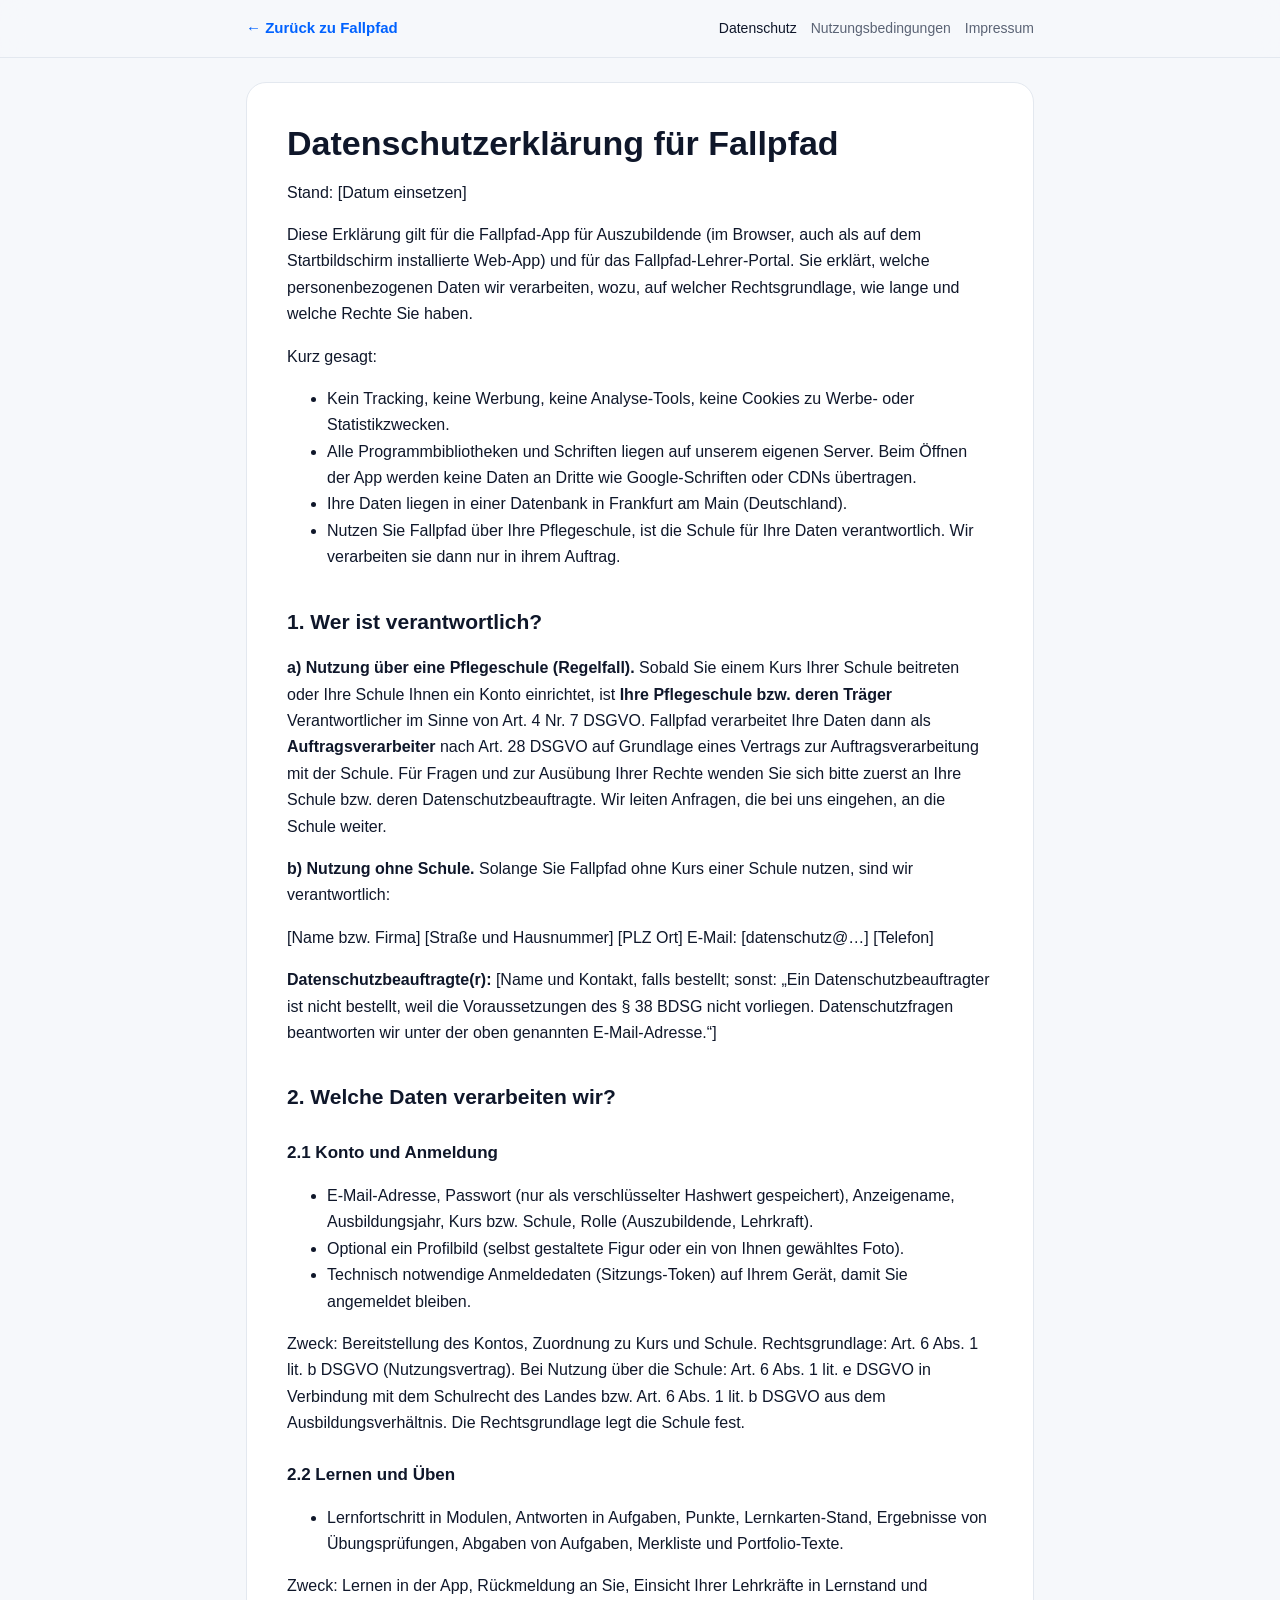
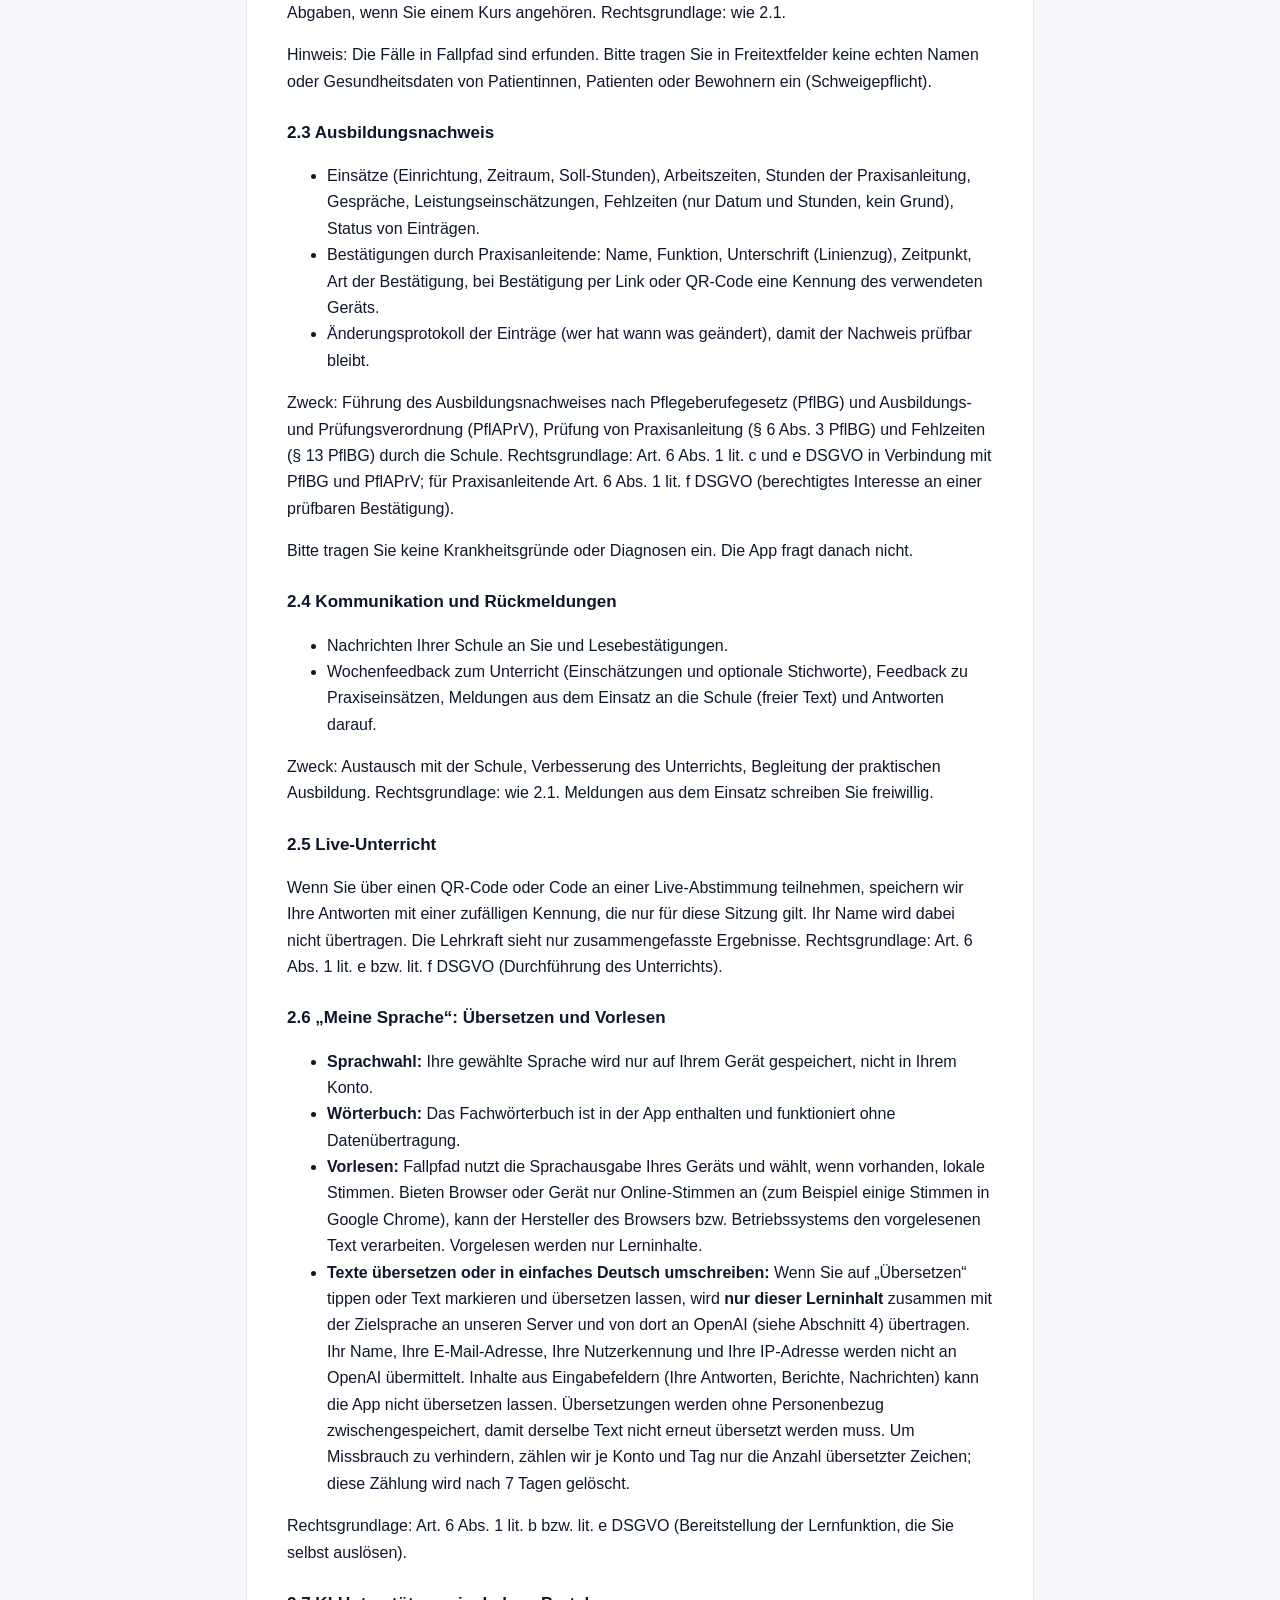
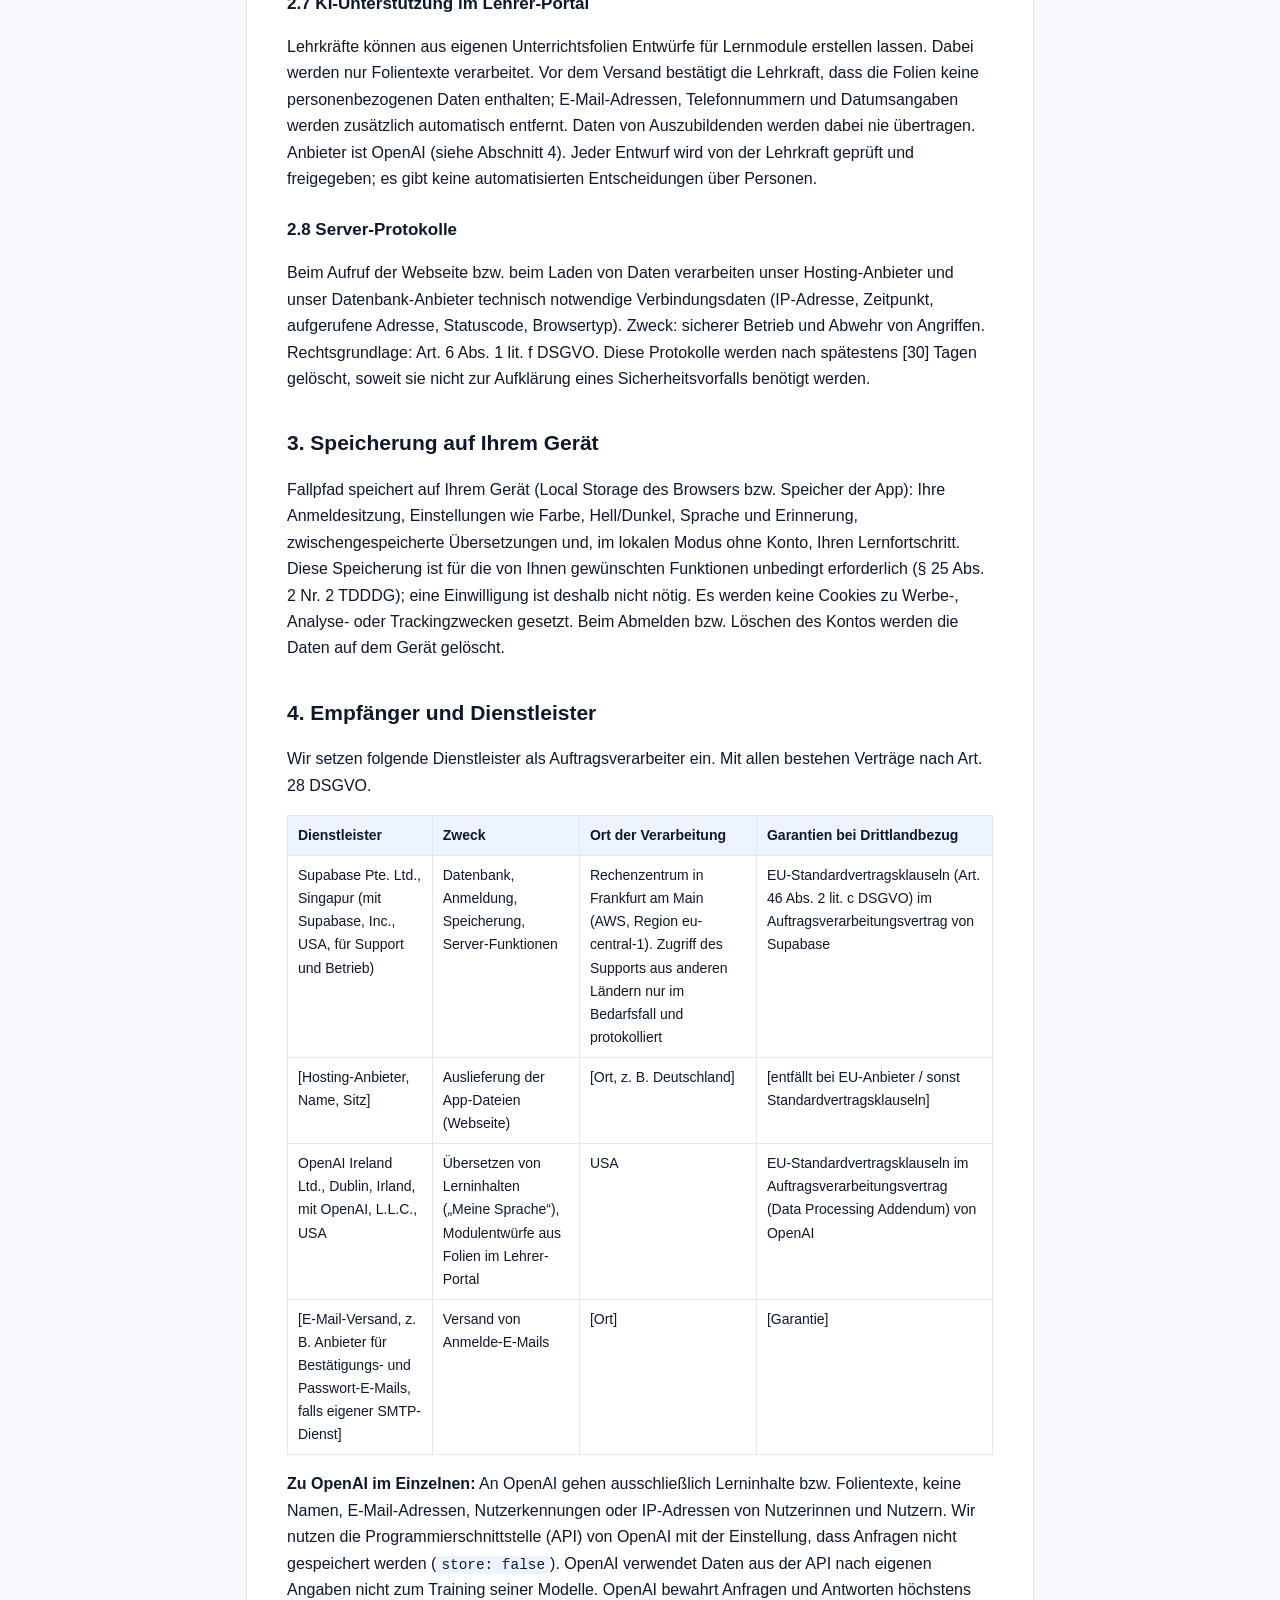
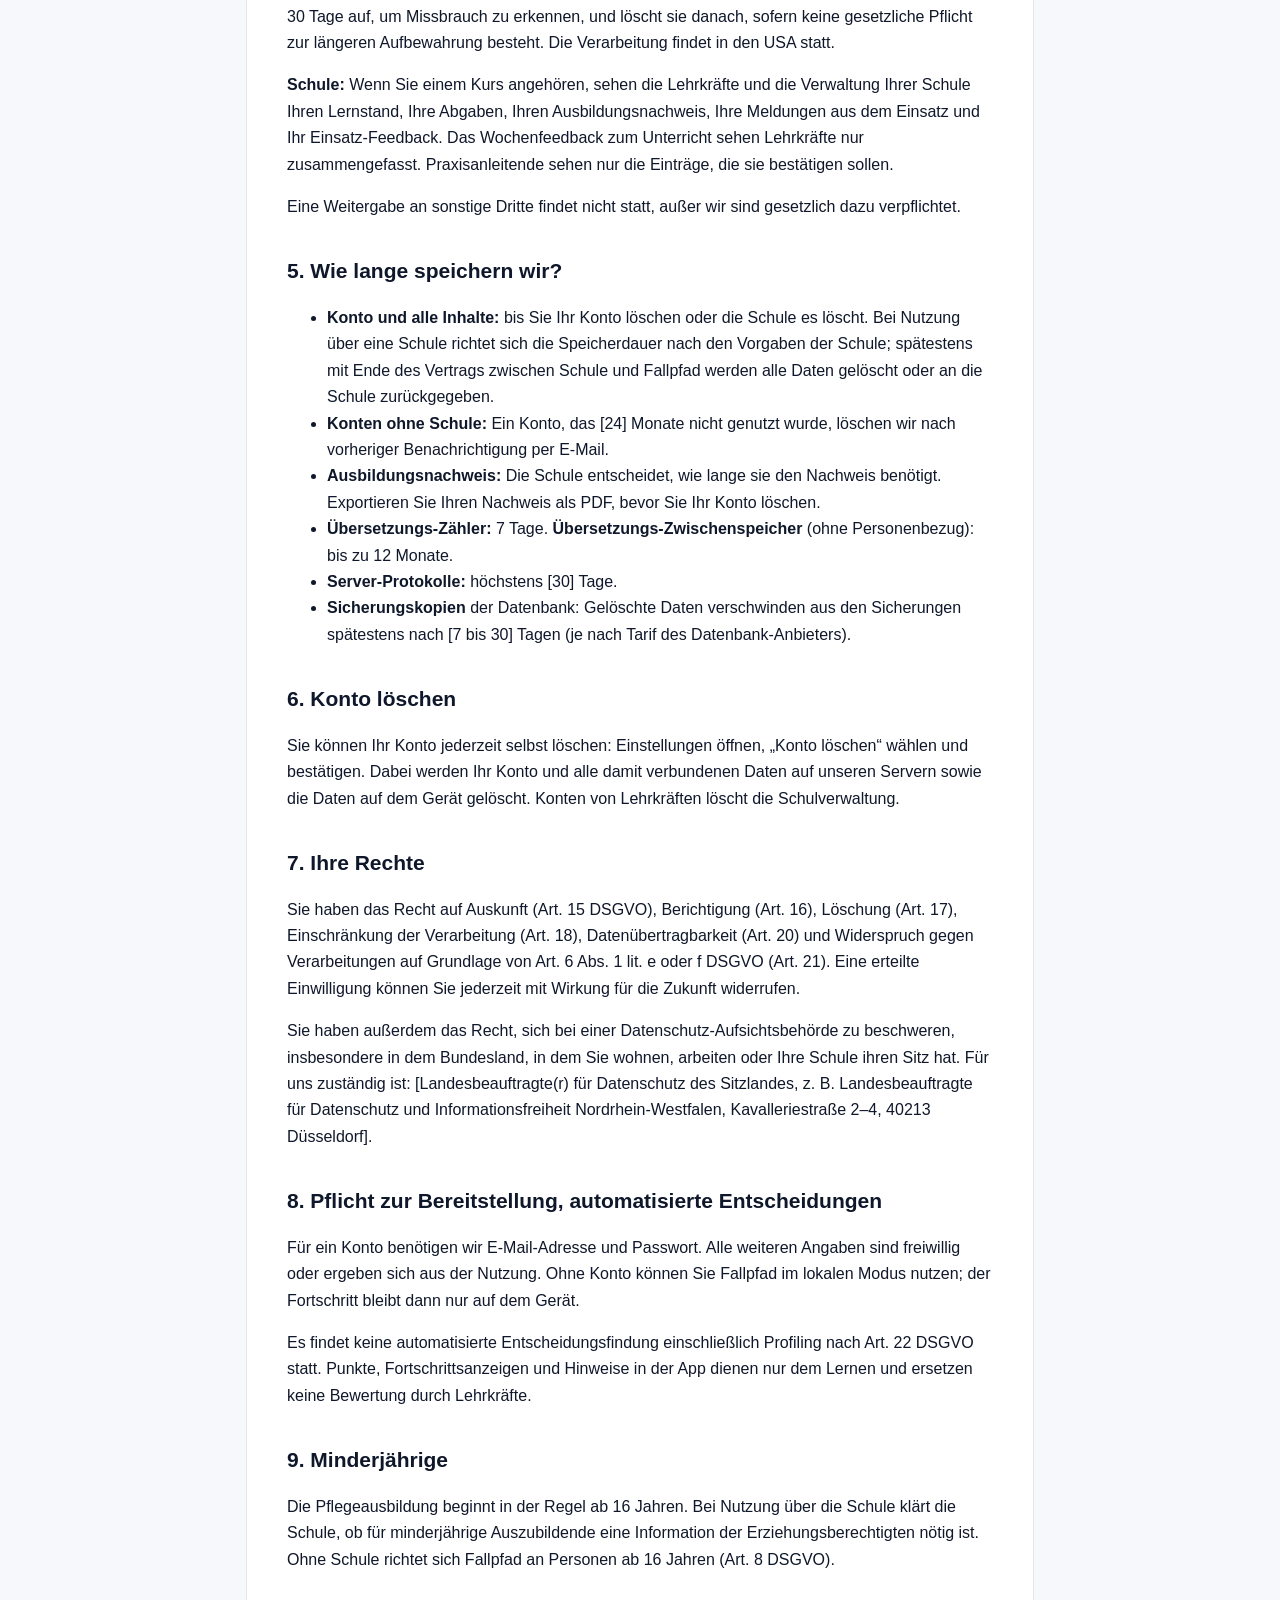
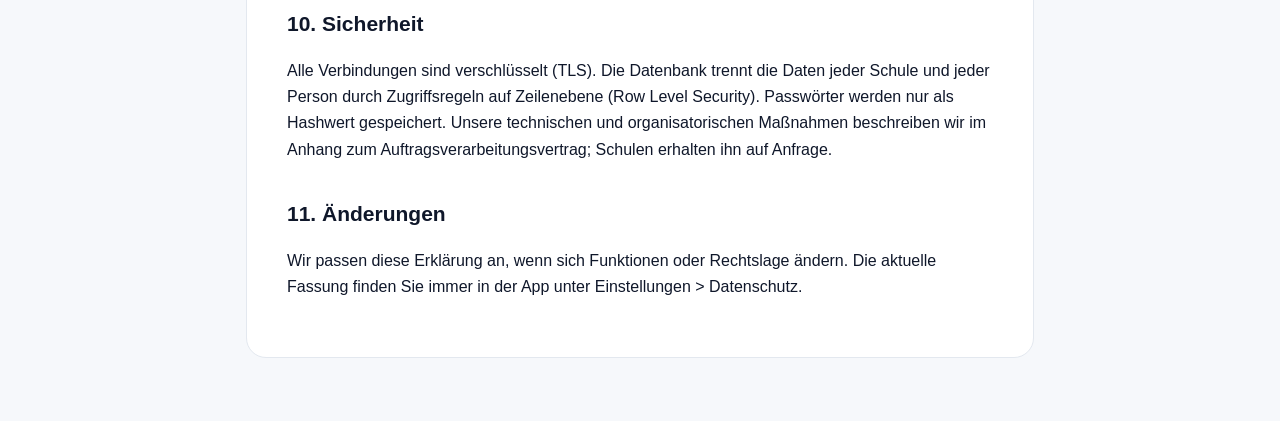
==== datenschutz.html @ e9f79550 "Add files via upload" ====
<!doctype html>
<html lang="de"><head><meta charset="utf-8"><meta name="viewport" content="width=device-width, initial-scale=1, viewport-fit=cover">
<title>Datenschutz · Fallpfad</title><link rel="icon" href="favicon.svg"><meta name="robots" content="index,follow">
<style>
:root{--bg:#f6f8fb;--card:#fff;--fg:#0f172a;--mu:#5b6475;--line:#e3e8ef;--ac:#0062FF}
@media (prefers-color-scheme:dark){:root{--bg:#0b1220;--card:#111a2b;--fg:#e8edf5;--mu:#9aa6b8;--line:#22304a;--ac:#5b9bff}}
*{box-sizing:border-box}html{-webkit-text-size-adjust:100%}
body{margin:0;background:var(--bg);color:var(--fg);font:16px/1.65 -apple-system,BlinkMacSystemFont,"Segoe UI",Roboto,Helvetica,Arial,sans-serif;padding:env(safe-area-inset-top,0) env(safe-area-inset-right,0) env(safe-area-inset-bottom,0) env(safe-area-inset-left,0)}
header{position:sticky;top:0;background:color-mix(in srgb,var(--bg) 88%,transparent);backdrop-filter:blur(12px);-webkit-backdrop-filter:blur(12px);border-bottom:1px solid var(--line);z-index:2;padding-top:env(safe-area-inset-top,0)}
header div{max-width:820px;margin:0 auto;padding:10px 16px;display:flex;align-items:center;gap:6px 12px;flex-wrap:wrap}
header a{color:var(--ac);text-decoration:none;font-weight:600;font-size:15px;display:inline-flex;align-items:center;gap:6px;padding:6px 0}
header nav{margin-left:auto;display:flex;gap:14px;flex-wrap:wrap}header nav a{color:var(--mu);font-weight:500;font-size:14px}header nav a[aria-current]{color:var(--fg)}
@media (max-width:600px){header nav{margin-left:0;width:100%;gap:16px;flex-wrap:nowrap;overflow-x:auto}header nav a{white-space:nowrap;padding:2px 0 6px}}
main{max-width:820px;margin:0 auto;padding:24px 16px 64px}
article{background:var(--card);border:1px solid var(--line);border-radius:20px;padding:clamp(20px,4vw,40px)}
h1{font-size:clamp(26px,5vw,34px);line-height:1.2;margin:0 0 12px}h2{font-size:21px;margin:34px 0 8px}h3{font-size:17px;margin:24px 0 6px}
p,li{overflow-wrap:anywhere}a{color:var(--ac)}
.tw{overflow-x:auto;margin:12px 0}table{border-collapse:collapse;width:100%;font-size:14px;min-width:560px}th,td{border:1px solid var(--line);padding:8px 10px;text-align:left;vertical-align:top}th{background:color-mix(in srgb,var(--ac) 7%,var(--card))}
code{font-size:.9em;background:color-mix(in srgb,var(--ac) 8%,transparent);padding:1px 5px;border-radius:5px}
</style></head><body>
<header><div><a href="index.html" onclick="if(history.length>1&&document.referrer){history.back();return false}">&#8592; Zurück zu Fallpfad</a>
<nav aria-label="Rechtliches"><a href="datenschutz.html" aria-current="page">Datenschutz</a> <a href="nutzungsbedingungen.html">Nutzungsbedingungen</a> <a href="impressum.html">Impressum</a></nav></div></header>
<main><article>
<h1>Datenschutzerklärung für Fallpfad</h1>
<p>Stand: [Datum einsetzen]</p>
<p>Diese Erklärung gilt für die Fallpfad-App für Auszubildende (im Browser, auch als auf dem Startbildschirm installierte Web-App) und für das Fallpfad-Lehrer-Portal. Sie erklärt, welche personenbezogenen Daten wir verarbeiten, wozu, auf welcher Rechtsgrundlage, wie lange und welche Rechte Sie haben.</p>
<p>Kurz gesagt:</p>
<ul>
<li>Kein Tracking, keine Werbung, keine Analyse-Tools, keine Cookies zu Werbe- oder Statistikzwecken.</li>
<li>Alle Programmbibliotheken und Schriften liegen auf unserem eigenen Server. Beim Öffnen der App werden keine Daten an Dritte wie Google-Schriften oder CDNs übertragen.</li>
<li>Ihre Daten liegen in einer Datenbank in Frankfurt am Main (Deutschland).</li>
<li>Nutzen Sie Fallpfad über Ihre Pflegeschule, ist die Schule für Ihre Daten verantwortlich. Wir verarbeiten sie dann nur in ihrem Auftrag.</li>
</ul>
<h2>1. Wer ist verantwortlich?</h2>
<p><strong>a) Nutzung über eine Pflegeschule (Regelfall).</strong> Sobald Sie einem Kurs Ihrer Schule beitreten oder Ihre Schule Ihnen ein Konto einrichtet, ist <strong>Ihre Pflegeschule bzw. deren Träger</strong> Verantwortlicher im Sinne von Art. 4 Nr. 7 DSGVO. Fallpfad verarbeitet Ihre Daten dann als <strong>Auftragsverarbeiter</strong> nach Art. 28 DSGVO auf Grundlage eines Vertrags zur Auftragsverarbeitung mit der Schule. Für Fragen und zur Ausübung Ihrer Rechte wenden Sie sich bitte zuerst an Ihre Schule bzw. deren Datenschutzbeauftragte. Wir leiten Anfragen, die bei uns eingehen, an die Schule weiter.</p>
<p><strong>b) Nutzung ohne Schule.</strong> Solange Sie Fallpfad ohne Kurs einer Schule nutzen, sind wir verantwortlich:</p>
<p>[Name bzw. Firma]
[Straße und Hausnummer]
[PLZ Ort]
E-Mail: [datenschutz@…]
[Telefon]</p>
<p><strong>Datenschutzbeauftragte(r):</strong> [Name und Kontakt, falls bestellt; sonst: „Ein Datenschutzbeauftragter ist nicht bestellt, weil die Voraussetzungen des § 38 BDSG nicht vorliegen. Datenschutzfragen beantworten wir unter der oben genannten E-Mail-Adresse.“]</p>
<h2>2. Welche Daten verarbeiten wir?</h2>
<h3>2.1 Konto und Anmeldung</h3>
<ul>
<li>E-Mail-Adresse, Passwort (nur als verschlüsselter Hashwert gespeichert), Anzeigename, Ausbildungsjahr, Kurs bzw. Schule, Rolle (Auszubildende, Lehrkraft).</li>
<li>Optional ein Profilbild (selbst gestaltete Figur oder ein von Ihnen gewähltes Foto).</li>
<li>Technisch notwendige Anmeldedaten (Sitzungs-Token) auf Ihrem Gerät, damit Sie angemeldet bleiben.</li>
</ul>
<p>Zweck: Bereitstellung des Kontos, Zuordnung zu Kurs und Schule.
Rechtsgrundlage: Art. 6 Abs. 1 lit. b DSGVO (Nutzungsvertrag). Bei Nutzung über die Schule: Art. 6 Abs. 1 lit. e DSGVO in Verbindung mit dem Schulrecht des Landes bzw. Art. 6 Abs. 1 lit. b DSGVO aus dem Ausbildungsverhältnis. Die Rechtsgrundlage legt die Schule fest.</p>
<h3>2.2 Lernen und Üben</h3>
<ul>
<li>Lernfortschritt in Modulen, Antworten in Aufgaben, Punkte, Lernkarten-Stand, Ergebnisse von Übungsprüfungen, Abgaben von Aufgaben, Merkliste und Portfolio-Texte.</li>
</ul>
<p>Zweck: Lernen in der App, Rückmeldung an Sie, Einsicht Ihrer Lehrkräfte in Lernstand und Abgaben, wenn Sie einem Kurs angehören.
Rechtsgrundlage: wie 2.1.</p>
<p>Hinweis: Die Fälle in Fallpfad sind erfunden. Bitte tragen Sie in Freitextfelder keine echten Namen oder Gesundheitsdaten von Patientinnen, Patienten oder Bewohnern ein (Schweigepflicht).</p>
<h3>2.3 Ausbildungsnachweis</h3>
<ul>
<li>Einsätze (Einrichtung, Zeitraum, Soll-Stunden), Arbeitszeiten, Stunden der Praxisanleitung, Gespräche, Leistungseinschätzungen, Fehlzeiten (nur Datum und Stunden, kein Grund), Status von Einträgen.</li>
<li>Bestätigungen durch Praxisanleitende: Name, Funktion, Unterschrift (Linienzug), Zeitpunkt, Art der Bestätigung, bei Bestätigung per Link oder QR-Code eine Kennung des verwendeten Geräts.</li>
<li>Änderungsprotokoll der Einträge (wer hat wann was geändert), damit der Nachweis prüfbar bleibt.</li>
</ul>
<p>Zweck: Führung des Ausbildungsnachweises nach Pflegeberufegesetz (PflBG) und Ausbildungs- und Prüfungsverordnung (PflAPrV), Prüfung von Praxisanleitung (§ 6 Abs. 3 PflBG) und Fehlzeiten (§ 13 PflBG) durch die Schule.
Rechtsgrundlage: Art. 6 Abs. 1 lit. c und e DSGVO in Verbindung mit PflBG und PflAPrV; für Praxisanleitende Art. 6 Abs. 1 lit. f DSGVO (berechtigtes Interesse an einer prüfbaren Bestätigung).</p>
<p>Bitte tragen Sie keine Krankheitsgründe oder Diagnosen ein. Die App fragt danach nicht.</p>
<h3>2.4 Kommunikation und Rückmeldungen</h3>
<ul>
<li>Nachrichten Ihrer Schule an Sie und Lesebestätigungen.</li>
<li>Wochenfeedback zum Unterricht (Einschätzungen und optionale Stichworte), Feedback zu Praxiseinsätzen, Meldungen aus dem Einsatz an die Schule (freier Text) und Antworten darauf.</li>
</ul>
<p>Zweck: Austausch mit der Schule, Verbesserung des Unterrichts, Begleitung der praktischen Ausbildung.
Rechtsgrundlage: wie 2.1. Meldungen aus dem Einsatz schreiben Sie freiwillig.</p>
<h3>2.5 Live-Unterricht</h3>
<p>Wenn Sie über einen QR-Code oder Code an einer Live-Abstimmung teilnehmen, speichern wir Ihre Antworten mit einer zufälligen Kennung, die nur für diese Sitzung gilt. Ihr Name wird dabei nicht übertragen. Die Lehrkraft sieht nur zusammengefasste Ergebnisse.
Rechtsgrundlage: Art. 6 Abs. 1 lit. e bzw. lit. f DSGVO (Durchführung des Unterrichts).</p>
<h3>2.6 „Meine Sprache“: Übersetzen und Vorlesen</h3>
<ul>
<li><strong>Sprachwahl:</strong> Ihre gewählte Sprache wird nur auf Ihrem Gerät gespeichert, nicht in Ihrem Konto.</li>
<li><strong>Wörterbuch:</strong> Das Fachwörterbuch ist in der App enthalten und funktioniert ohne Datenübertragung.</li>
<li><strong>Vorlesen:</strong> Fallpfad nutzt die Sprachausgabe Ihres Geräts und wählt, wenn vorhanden, lokale Stimmen. Bieten Browser oder Gerät nur Online-Stimmen an (zum Beispiel einige Stimmen in Google Chrome), kann der Hersteller des Browsers bzw. Betriebssystems den vorgelesenen Text verarbeiten. Vorgelesen werden nur Lerninhalte.</li>
<li><strong>Texte übersetzen oder in einfaches Deutsch umschreiben:</strong> Wenn Sie auf „Übersetzen“ tippen oder Text markieren und übersetzen lassen, wird <strong>nur dieser Lerninhalt</strong> zusammen mit der Zielsprache an unseren Server und von dort an OpenAI (siehe Abschnitt 4) übertragen. Ihr Name, Ihre E-Mail-Adresse, Ihre Nutzerkennung und Ihre IP-Adresse werden nicht an OpenAI übermittelt. Inhalte aus Eingabefeldern (Ihre Antworten, Berichte, Nachrichten) kann die App nicht übersetzen lassen. Übersetzungen werden ohne Personenbezug zwischengespeichert, damit derselbe Text nicht erneut übersetzt werden muss. Um Missbrauch zu verhindern, zählen wir je Konto und Tag nur die Anzahl übersetzter Zeichen; diese Zählung wird nach 7 Tagen gelöscht.</li>
</ul>
<p>Rechtsgrundlage: Art. 6 Abs. 1 lit. b bzw. lit. e DSGVO (Bereitstellung der Lernfunktion, die Sie selbst auslösen).</p>
<h3>2.7 KI-Unterstützung im Lehrer-Portal</h3>
<p>Lehrkräfte können aus eigenen Unterrichtsfolien Entwürfe für Lernmodule erstellen lassen. Dabei werden nur Folientexte verarbeitet. Vor dem Versand bestätigt die Lehrkraft, dass die Folien keine personenbezogenen Daten enthalten; E-Mail-Adressen, Telefonnummern und Datumsangaben werden zusätzlich automatisch entfernt. Daten von Auszubildenden werden dabei nie übertragen. Anbieter ist OpenAI (siehe Abschnitt 4). Jeder Entwurf wird von der Lehrkraft geprüft und freigegeben; es gibt keine automatisierten Entscheidungen über Personen.</p>
<h3>2.8 Server-Protokolle</h3>
<p>Beim Aufruf der Webseite bzw. beim Laden von Daten verarbeiten unser Hosting-Anbieter und unser Datenbank-Anbieter technisch notwendige Verbindungsdaten (IP-Adresse, Zeitpunkt, aufgerufene Adresse, Statuscode, Browsertyp). Zweck: sicherer Betrieb und Abwehr von Angriffen. Rechtsgrundlage: Art. 6 Abs. 1 lit. f DSGVO. Diese Protokolle werden nach spätestens [30] Tagen gelöscht, soweit sie nicht zur Aufklärung eines Sicherheitsvorfalls benötigt werden.</p>
<h2>3. Speicherung auf Ihrem Gerät</h2>
<p>Fallpfad speichert auf Ihrem Gerät (Local Storage des Browsers bzw. Speicher der App): Ihre Anmeldesitzung, Einstellungen wie Farbe, Hell/Dunkel, Sprache und Erinnerung, zwischengespeicherte Übersetzungen und, im lokalen Modus ohne Konto, Ihren Lernfortschritt. Diese Speicherung ist für die von Ihnen gewünschten Funktionen unbedingt erforderlich (§ 25 Abs. 2 Nr. 2 TDDDG); eine Einwilligung ist deshalb nicht nötig. Es werden keine Cookies zu Werbe-, Analyse- oder Trackingzwecken gesetzt. Beim Abmelden bzw. Löschen des Kontos werden die Daten auf dem Gerät gelöscht.</p>
<h2>4. Empfänger und Dienstleister</h2>
<p>Wir setzen folgende Dienstleister als Auftragsverarbeiter ein. Mit allen bestehen Verträge nach Art. 28 DSGVO.</p>
<div class="tw"><table>
<thead>
<tr>
<th>Dienstleister</th>
<th>Zweck</th>
<th>Ort der Verarbeitung</th>
<th>Garantien bei Drittlandbezug</th>
</tr>
</thead>
<tbody>
<tr>
<td>Supabase Pte. Ltd., Singapur (mit Supabase, Inc., USA, für Support und Betrieb)</td>
<td>Datenbank, Anmeldung, Speicherung, Server-Funktionen</td>
<td>Rechenzentrum in Frankfurt am Main (AWS, Region eu-central-1). Zugriff des Supports aus anderen Ländern nur im Bedarfsfall und protokolliert</td>
<td>EU-Standardvertragsklauseln (Art. 46 Abs. 2 lit. c DSGVO) im Auftragsverarbeitungsvertrag von Supabase</td>
</tr>
<tr>
<td>[Hosting-Anbieter, Name, Sitz]</td>
<td>Auslieferung der App-Dateien (Webseite)</td>
<td>[Ort, z. B. Deutschland]</td>
<td>[entfällt bei EU-Anbieter / sonst Standardvertragsklauseln]</td>
</tr>
<tr>
<td>OpenAI Ireland Ltd., Dublin, Irland, mit OpenAI, L.L.C., USA</td>
<td>Übersetzen von Lerninhalten („Meine Sprache“), Modulentwürfe aus Folien im Lehrer-Portal</td>
<td>USA</td>
<td>EU-Standardvertragsklauseln im Auftragsverarbeitungsvertrag (Data Processing Addendum) von OpenAI</td>
</tr>
<tr>
<td>[E-Mail-Versand, z. B. Anbieter für Bestätigungs- und Passwort-E-Mails, falls eigener SMTP-Dienst]</td>
<td>Versand von Anmelde-E-Mails</td>
<td>[Ort]</td>
<td>[Garantie]</td>
</tr>
</tbody>
</table></div>
<p><strong>Zu OpenAI im Einzelnen:</strong> An OpenAI gehen ausschließlich Lerninhalte bzw. Folientexte, keine Namen, E-Mail-Adressen, Nutzerkennungen oder IP-Adressen von Nutzerinnen und Nutzern. Wir nutzen die Programmierschnittstelle (API) von OpenAI mit der Einstellung, dass Anfragen nicht gespeichert werden (<code>store: false</code>). OpenAI verwendet Daten aus der API nach eigenen Angaben nicht zum Training seiner Modelle. OpenAI bewahrt Anfragen und Antworten höchstens 30 Tage auf, um Missbrauch zu erkennen, und löscht sie danach, sofern keine gesetzliche Pflicht zur längeren Aufbewahrung besteht. Die Verarbeitung findet in den USA statt.</p>
<p><strong>Schule:</strong> Wenn Sie einem Kurs angehören, sehen die Lehrkräfte und die Verwaltung Ihrer Schule Ihren Lernstand, Ihre Abgaben, Ihren Ausbildungsnachweis, Ihre Meldungen aus dem Einsatz und Ihr Einsatz-Feedback. Das Wochenfeedback zum Unterricht sehen Lehrkräfte nur zusammengefasst. Praxisanleitende sehen nur die Einträge, die sie bestätigen sollen.</p>
<p>Eine Weitergabe an sonstige Dritte findet nicht statt, außer wir sind gesetzlich dazu verpflichtet.</p>
<h2>5. Wie lange speichern wir?</h2>
<ul>
<li><strong>Konto und alle Inhalte:</strong> bis Sie Ihr Konto löschen oder die Schule es löscht. Bei Nutzung über eine Schule richtet sich die Speicherdauer nach den Vorgaben der Schule; spätestens mit Ende des Vertrags zwischen Schule und Fallpfad werden alle Daten gelöscht oder an die Schule zurückgegeben.</li>
<li><strong>Konten ohne Schule:</strong> Ein Konto, das [24] Monate nicht genutzt wurde, löschen wir nach vorheriger Benachrichtigung per E-Mail.</li>
<li><strong>Ausbildungsnachweis:</strong> Die Schule entscheidet, wie lange sie den Nachweis benötigt. Exportieren Sie Ihren Nachweis als PDF, bevor Sie Ihr Konto löschen.</li>
<li><strong>Übersetzungs-Zähler:</strong> 7 Tage. <strong>Übersetzungs-Zwischenspeicher</strong> (ohne Personenbezug): bis zu 12 Monate.</li>
<li><strong>Server-Protokolle:</strong> höchstens [30] Tage.</li>
<li><strong>Sicherungskopien</strong> der Datenbank: Gelöschte Daten verschwinden aus den Sicherungen spätestens nach [7 bis 30] Tagen (je nach Tarif des Datenbank-Anbieters).</li>
</ul>
<h2>6. Konto löschen</h2>
<p>Sie können Ihr Konto jederzeit selbst löschen: Einstellungen öffnen, „Konto löschen“ wählen und bestätigen. Dabei werden Ihr Konto und alle damit verbundenen Daten auf unseren Servern sowie die Daten auf dem Gerät gelöscht. Konten von Lehrkräften löscht die Schulverwaltung.</p>
<h2>7. Ihre Rechte</h2>
<p>Sie haben das Recht auf Auskunft (Art. 15 DSGVO), Berichtigung (Art. 16), Löschung (Art. 17), Einschränkung der Verarbeitung (Art. 18), Datenübertragbarkeit (Art. 20) und Widerspruch gegen Verarbeitungen auf Grundlage von Art. 6 Abs. 1 lit. e oder f DSGVO (Art. 21). Eine erteilte Einwilligung können Sie jederzeit mit Wirkung für die Zukunft widerrufen.</p>
<p>Sie haben außerdem das Recht, sich bei einer Datenschutz-Aufsichtsbehörde zu beschweren, insbesondere in dem Bundesland, in dem Sie wohnen, arbeiten oder Ihre Schule ihren Sitz hat. Für uns zuständig ist: [Landesbeauftragte(r) für Datenschutz des Sitzlandes, z. B. Landesbeauftragte für Datenschutz und Informationsfreiheit Nordrhein-Westfalen, Kavalleriestraße 2–4, 40213 Düsseldorf].</p>
<h2>8. Pflicht zur Bereitstellung, automatisierte Entscheidungen</h2>
<p>Für ein Konto benötigen wir E-Mail-Adresse und Passwort. Alle weiteren Angaben sind freiwillig oder ergeben sich aus der Nutzung. Ohne Konto können Sie Fallpfad im lokalen Modus nutzen; der Fortschritt bleibt dann nur auf dem Gerät.</p>
<p>Es findet keine automatisierte Entscheidungsfindung einschließlich Profiling nach Art. 22 DSGVO statt. Punkte, Fortschrittsanzeigen und Hinweise in der App dienen nur dem Lernen und ersetzen keine Bewertung durch Lehrkräfte.</p>
<h2>9. Minderjährige</h2>
<p>Die Pflegeausbildung beginnt in der Regel ab 16 Jahren. Bei Nutzung über die Schule klärt die Schule, ob für minderjährige Auszubildende eine Information der Erziehungsberechtigten nötig ist. Ohne Schule richtet sich Fallpfad an Personen ab 16 Jahren (Art. 8 DSGVO).</p>
<h2>10. Sicherheit</h2>
<p>Alle Verbindungen sind verschlüsselt (TLS). Die Datenbank trennt die Daten jeder Schule und jeder Person durch Zugriffsregeln auf Zeilenebene (Row Level Security). Passwörter werden nur als Hashwert gespeichert. Unsere technischen und organisatorischen Maßnahmen beschreiben wir im Anhang zum Auftragsverarbeitungsvertrag; Schulen erhalten ihn auf Anfrage.</p>
<h2>11. Änderungen</h2>
<p>Wir passen diese Erklärung an, wenn sich Funktionen oder Rechtslage ändern. Die aktuelle Fassung finden Sie immer in der App unter Einstellungen &gt; Datenschutz.</p>
</article></main></body></html>
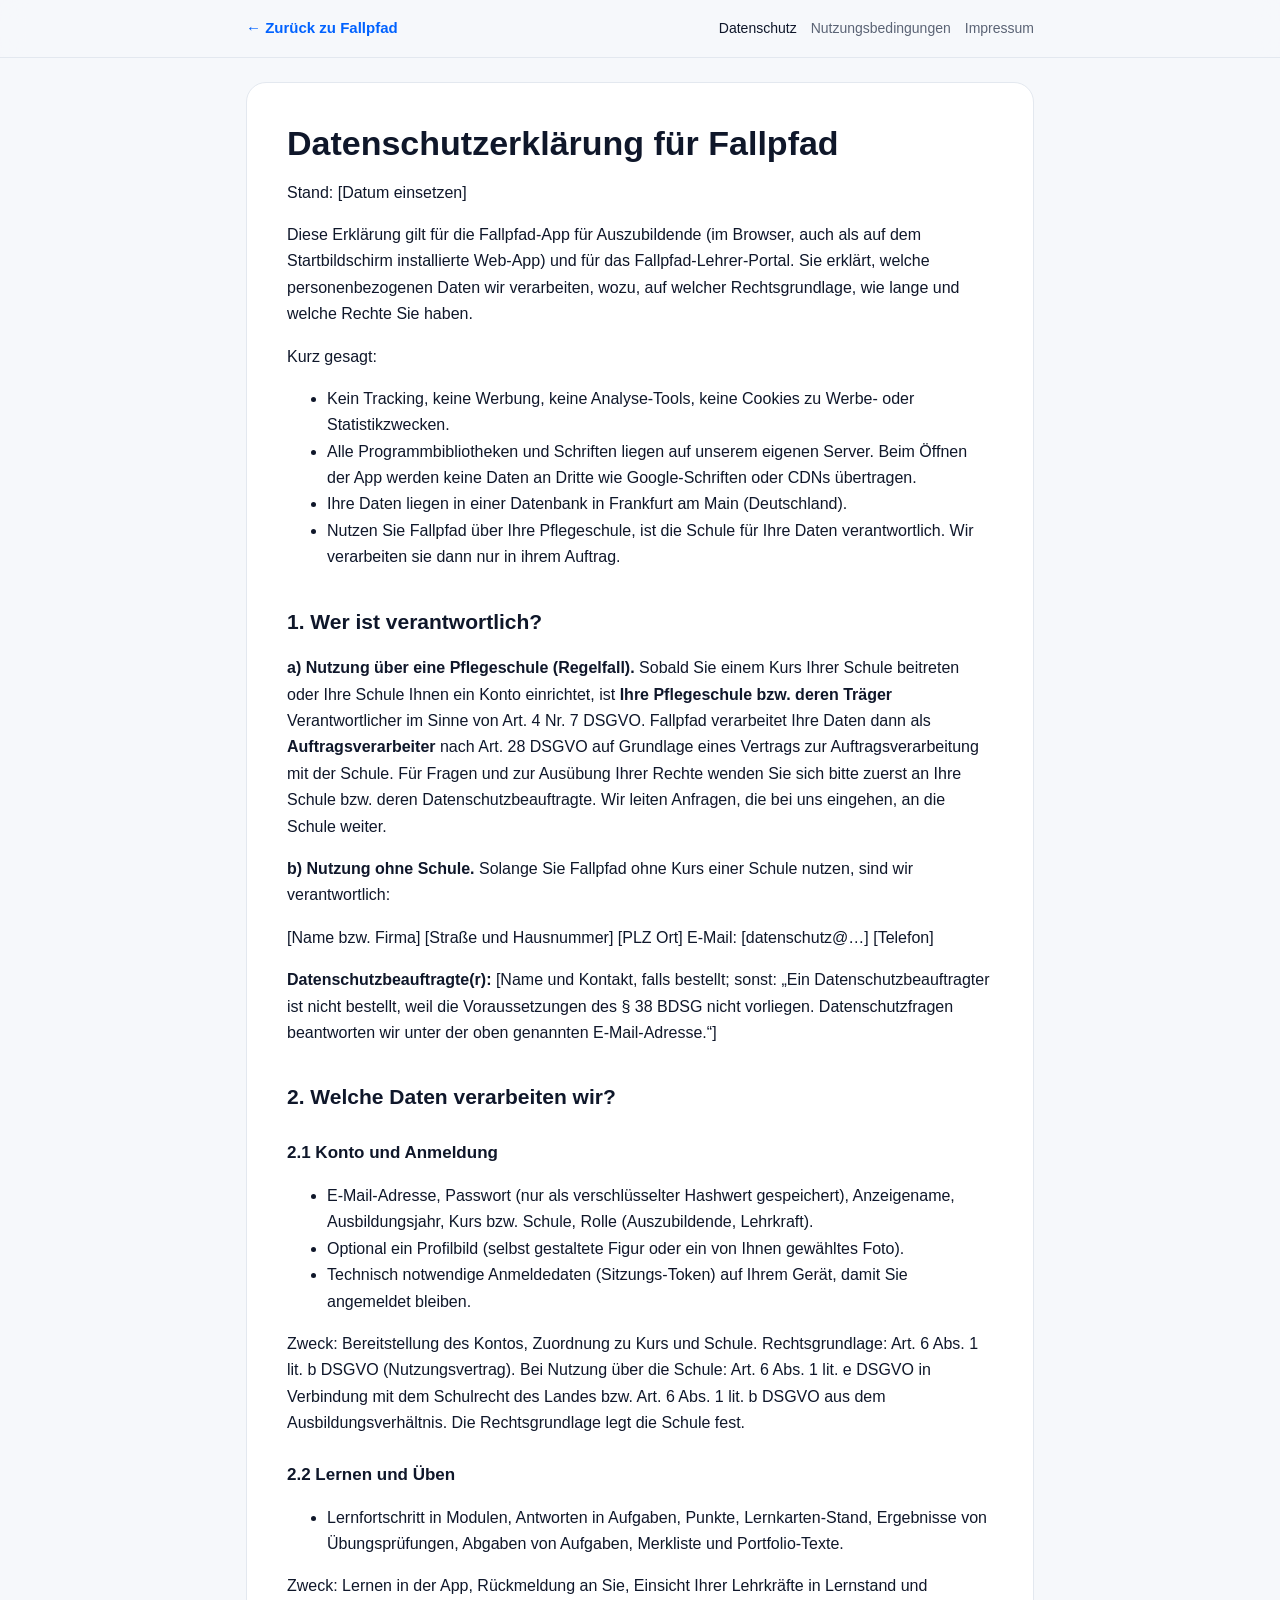
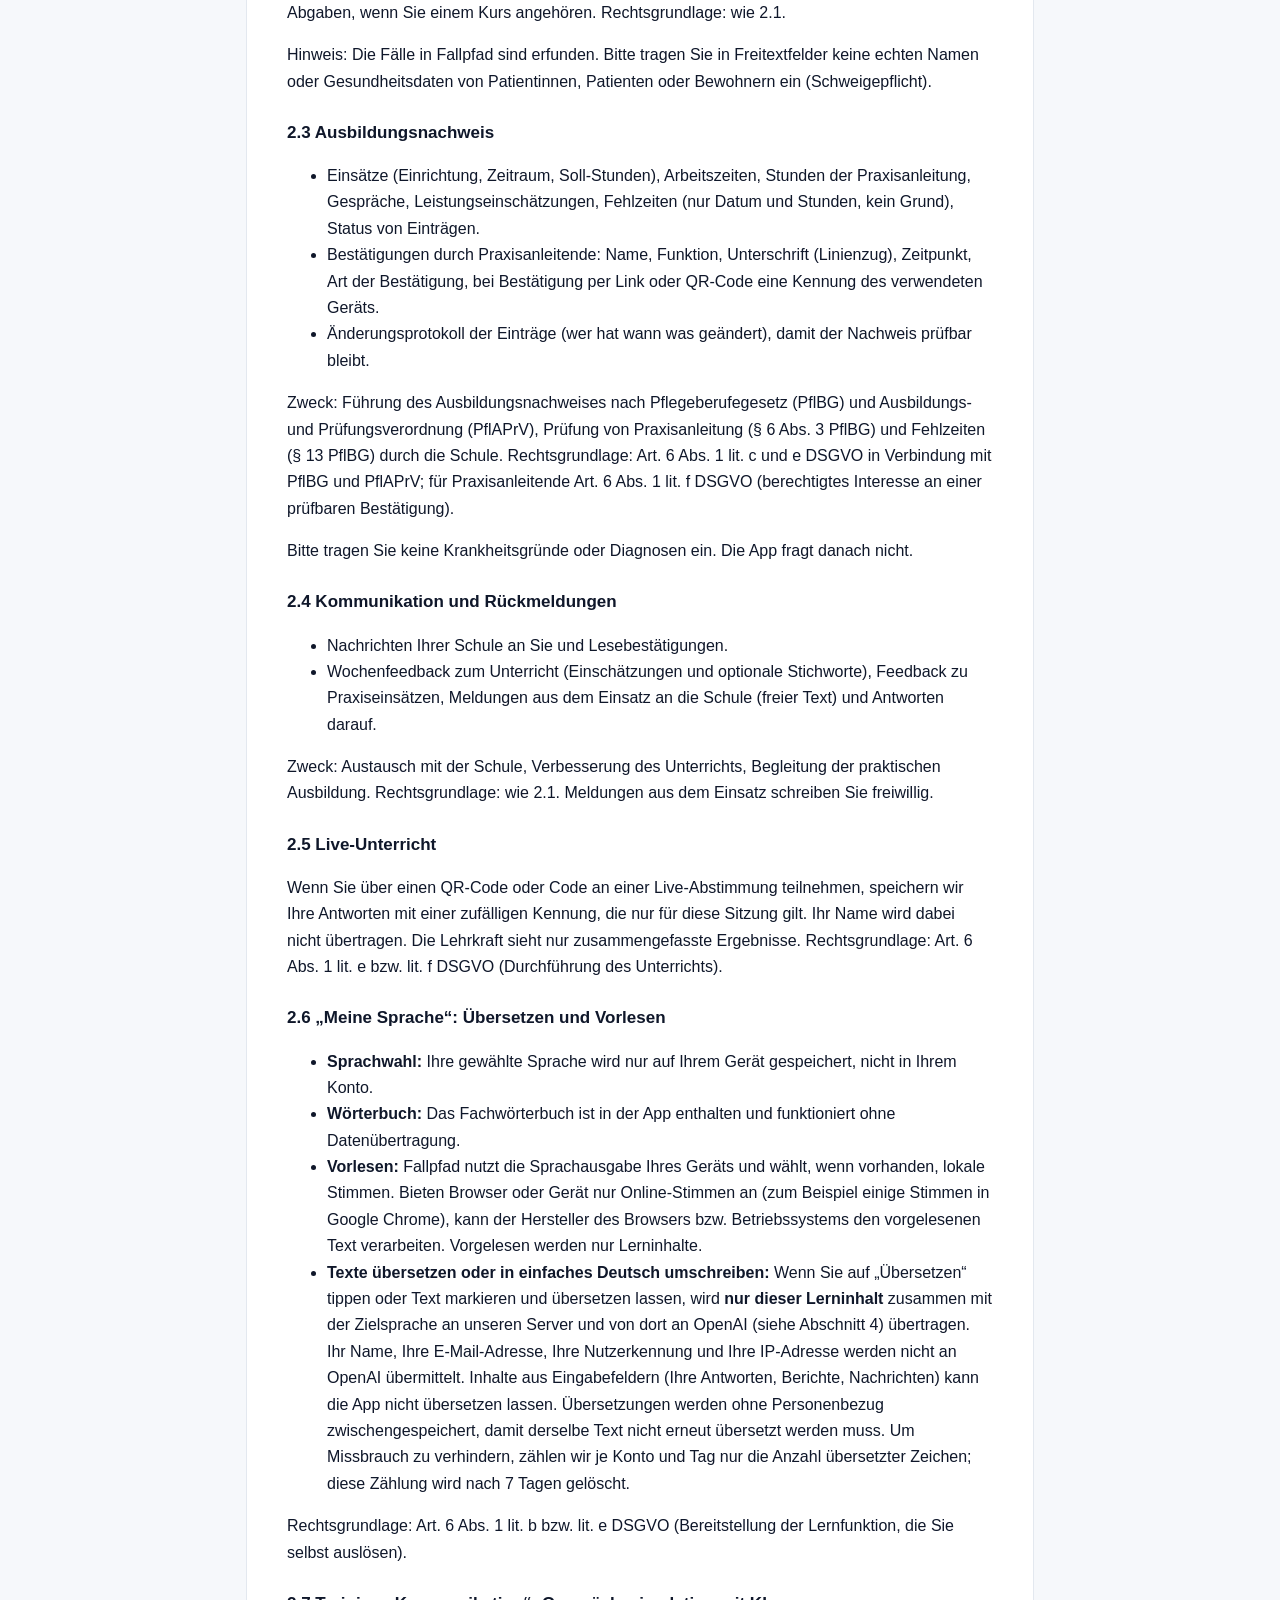
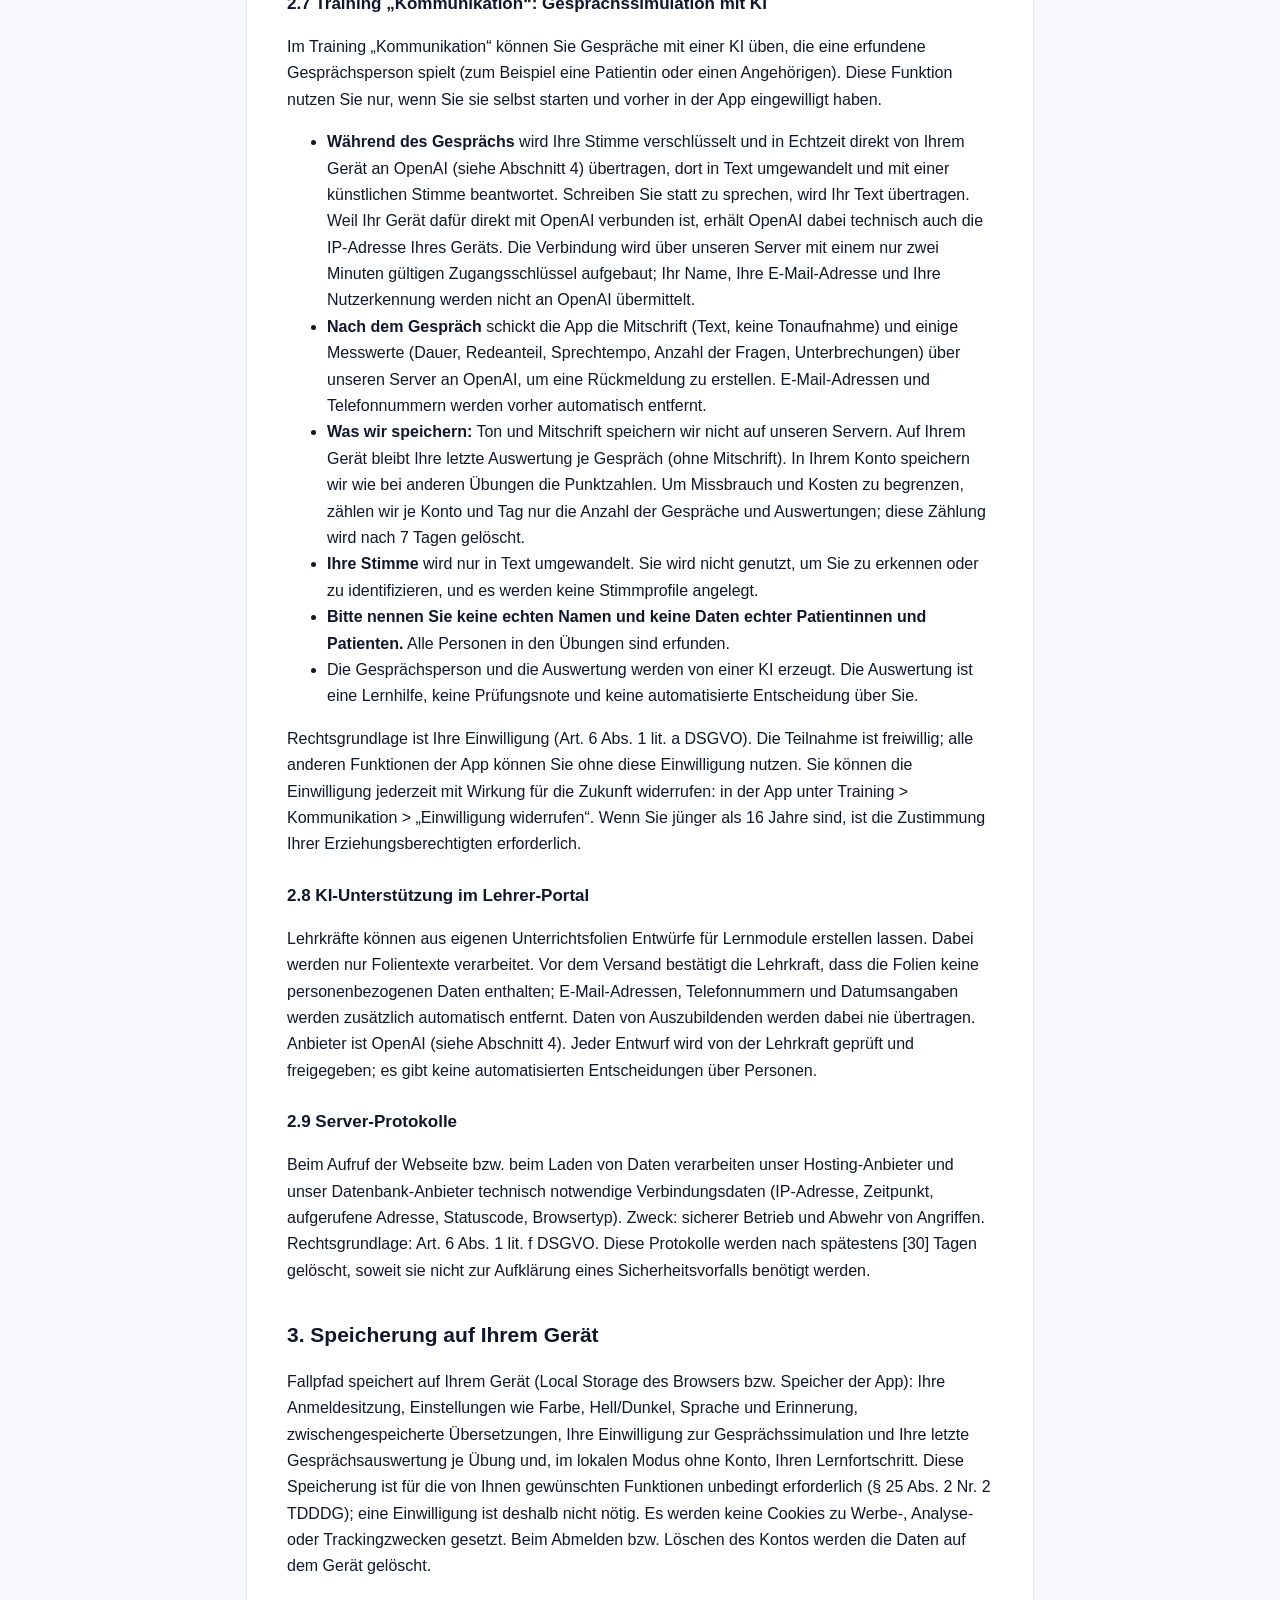
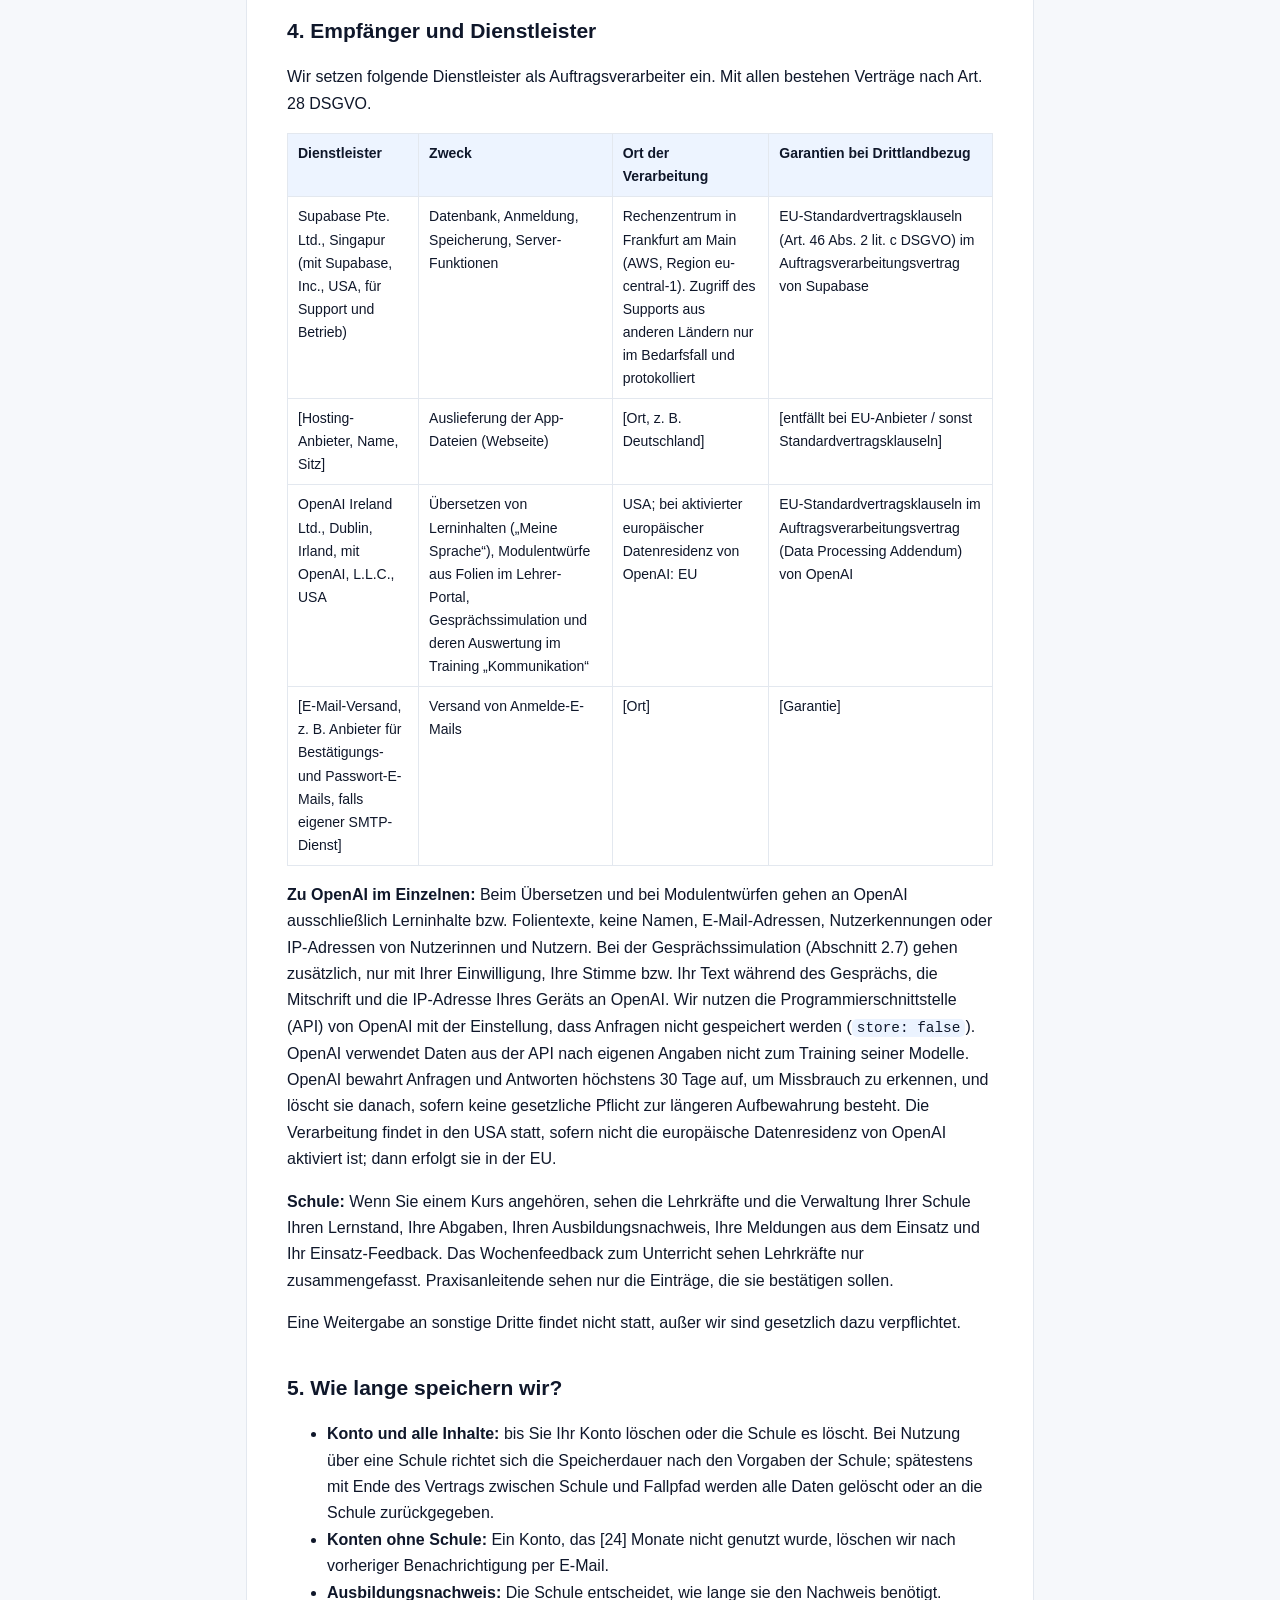
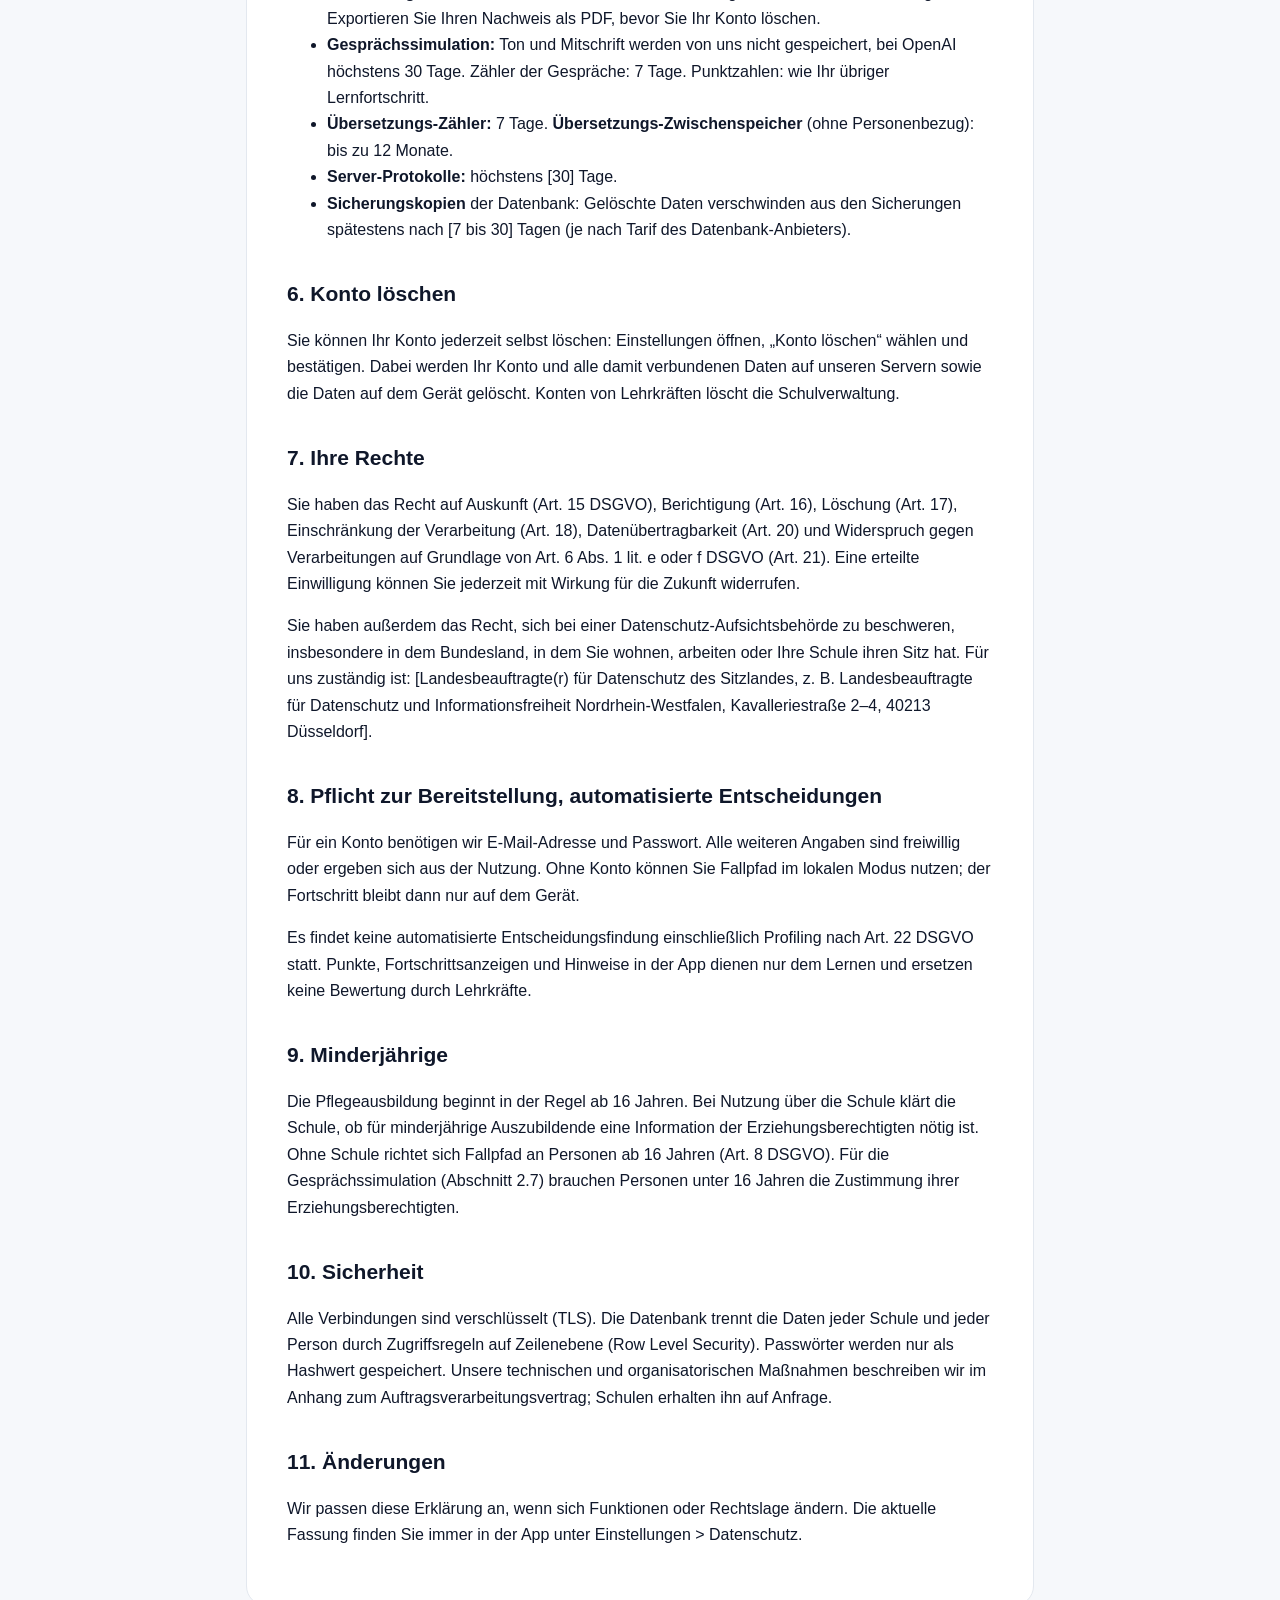
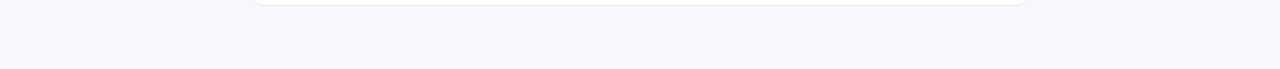
==== commit c35ba1e0: "Add files via upload" ====
--- a/datenschutz.html
+++ b/datenschutz.html
@@ -83,12 +83,23 @@
 <li><strong>Texte übersetzen oder in einfaches Deutsch umschreiben:</strong> Wenn Sie auf „Übersetzen“ tippen oder Text markieren und übersetzen lassen, wird <strong>nur dieser Lerninhalt</strong> zusammen mit der Zielsprache an unseren Server und von dort an OpenAI (siehe Abschnitt 4) übertragen. Ihr Name, Ihre E-Mail-Adresse, Ihre Nutzerkennung und Ihre IP-Adresse werden nicht an OpenAI übermittelt. Inhalte aus Eingabefeldern (Ihre Antworten, Berichte, Nachrichten) kann die App nicht übersetzen lassen. Übersetzungen werden ohne Personenbezug zwischengespeichert, damit derselbe Text nicht erneut übersetzt werden muss. Um Missbrauch zu verhindern, zählen wir je Konto und Tag nur die Anzahl übersetzter Zeichen; diese Zählung wird nach 7 Tagen gelöscht.</li>
 </ul>
 <p>Rechtsgrundlage: Art. 6 Abs. 1 lit. b bzw. lit. e DSGVO (Bereitstellung der Lernfunktion, die Sie selbst auslösen).</p>
-<h3>2.7 KI-Unterstützung im Lehrer-Portal</h3>
+<h3>2.7 Training „Kommunikation“: Gesprächssimulation mit KI</h3>
+<p>Im Training „Kommunikation“ können Sie Gespräche mit einer KI üben, die eine erfundene Gesprächsperson spielt (zum Beispiel eine Patientin oder einen Angehörigen). Diese Funktion nutzen Sie nur, wenn Sie sie selbst starten und vorher in der App eingewilligt haben.</p>
+<ul>
+<li><strong>Während des Gesprächs</strong> wird Ihre Stimme verschlüsselt und in Echtzeit direkt von Ihrem Gerät an OpenAI (siehe Abschnitt 4) übertragen, dort in Text umgewandelt und mit einer künstlichen Stimme beantwortet. Schreiben Sie statt zu sprechen, wird Ihr Text übertragen. Weil Ihr Gerät dafür direkt mit OpenAI verbunden ist, erhält OpenAI dabei technisch auch die IP-Adresse Ihres Geräts. Die Verbindung wird über unseren Server mit einem nur zwei Minuten gültigen Zugangsschlüssel aufgebaut; Ihr Name, Ihre E-Mail-Adresse und Ihre Nutzerkennung werden nicht an OpenAI übermittelt.</li>
+<li><strong>Nach dem Gespräch</strong> schickt die App die Mitschrift (Text, keine Tonaufnahme) und einige Messwerte (Dauer, Redeanteil, Sprechtempo, Anzahl der Fragen, Unterbrechungen) über unseren Server an OpenAI, um eine Rückmeldung zu erstellen. E-Mail-Adressen und Telefonnummern werden vorher automatisch entfernt.</li>
+<li><strong>Was wir speichern:</strong> Ton und Mitschrift speichern wir nicht auf unseren Servern. Auf Ihrem Gerät bleibt Ihre letzte Auswertung je Gespräch (ohne Mitschrift). In Ihrem Konto speichern wir wie bei anderen Übungen die Punktzahlen. Um Missbrauch und Kosten zu begrenzen, zählen wir je Konto und Tag nur die Anzahl der Gespräche und Auswertungen; diese Zählung wird nach 7 Tagen gelöscht.</li>
+<li><strong>Ihre Stimme</strong> wird nur in Text umgewandelt. Sie wird nicht genutzt, um Sie zu erkennen oder zu identifizieren, und es werden keine Stimmprofile angelegt.</li>
+<li><strong>Bitte nennen Sie keine echten Namen und keine Daten echter Patientinnen und Patienten.</strong> Alle Personen in den Übungen sind erfunden.</li>
+<li>Die Gesprächsperson und die Auswertung werden von einer KI erzeugt. Die Auswertung ist eine Lernhilfe, keine Prüfungsnote und keine automatisierte Entscheidung über Sie.</li>
+</ul>
+<p>Rechtsgrundlage ist Ihre Einwilligung (Art. 6 Abs. 1 lit. a DSGVO). Die Teilnahme ist freiwillig; alle anderen Funktionen der App können Sie ohne diese Einwilligung nutzen. Sie können die Einwilligung jederzeit mit Wirkung für die Zukunft widerrufen: in der App unter Training &gt; Kommunikation &gt; „Einwilligung widerrufen“. Wenn Sie jünger als 16 Jahre sind, ist die Zustimmung Ihrer Erziehungsberechtigten erforderlich.</p>
+<h3>2.8 KI-Unterstützung im Lehrer-Portal</h3>
 <p>Lehrkräfte können aus eigenen Unterrichtsfolien Entwürfe für Lernmodule erstellen lassen. Dabei werden nur Folientexte verarbeitet. Vor dem Versand bestätigt die Lehrkraft, dass die Folien keine personenbezogenen Daten enthalten; E-Mail-Adressen, Telefonnummern und Datumsangaben werden zusätzlich automatisch entfernt. Daten von Auszubildenden werden dabei nie übertragen. Anbieter ist OpenAI (siehe Abschnitt 4). Jeder Entwurf wird von der Lehrkraft geprüft und freigegeben; es gibt keine automatisierten Entscheidungen über Personen.</p>
-<h3>2.8 Server-Protokolle</h3>
+<h3>2.9 Server-Protokolle</h3>
 <p>Beim Aufruf der Webseite bzw. beim Laden von Daten verarbeiten unser Hosting-Anbieter und unser Datenbank-Anbieter technisch notwendige Verbindungsdaten (IP-Adresse, Zeitpunkt, aufgerufene Adresse, Statuscode, Browsertyp). Zweck: sicherer Betrieb und Abwehr von Angriffen. Rechtsgrundlage: Art. 6 Abs. 1 lit. f DSGVO. Diese Protokolle werden nach spätestens [30] Tagen gelöscht, soweit sie nicht zur Aufklärung eines Sicherheitsvorfalls benötigt werden.</p>
 <h2>3. Speicherung auf Ihrem Gerät</h2>
-<p>Fallpfad speichert auf Ihrem Gerät (Local Storage des Browsers bzw. Speicher der App): Ihre Anmeldesitzung, Einstellungen wie Farbe, Hell/Dunkel, Sprache und Erinnerung, zwischengespeicherte Übersetzungen und, im lokalen Modus ohne Konto, Ihren Lernfortschritt. Diese Speicherung ist für die von Ihnen gewünschten Funktionen unbedingt erforderlich (§ 25 Abs. 2 Nr. 2 TDDDG); eine Einwilligung ist deshalb nicht nötig. Es werden keine Cookies zu Werbe-, Analyse- oder Trackingzwecken gesetzt. Beim Abmelden bzw. Löschen des Kontos werden die Daten auf dem Gerät gelöscht.</p>
+<p>Fallpfad speichert auf Ihrem Gerät (Local Storage des Browsers bzw. Speicher der App): Ihre Anmeldesitzung, Einstellungen wie Farbe, Hell/Dunkel, Sprache und Erinnerung, zwischengespeicherte Übersetzungen, Ihre Einwilligung zur Gesprächssimulation und Ihre letzte Gesprächsauswertung je Übung und, im lokalen Modus ohne Konto, Ihren Lernfortschritt. Diese Speicherung ist für die von Ihnen gewünschten Funktionen unbedingt erforderlich (§ 25 Abs. 2 Nr. 2 TDDDG); eine Einwilligung ist deshalb nicht nötig. Es werden keine Cookies zu Werbe-, Analyse- oder Trackingzwecken gesetzt. Beim Abmelden bzw. Löschen des Kontos werden die Daten auf dem Gerät gelöscht.</p>
 <h2>4. Empfänger und Dienstleister</h2>
 <p>Wir setzen folgende Dienstleister als Auftragsverarbeiter ein. Mit allen bestehen Verträge nach Art. 28 DSGVO.</p>
 <div class="tw"><table>
@@ -115,8 +126,8 @@
 </tr>
 <tr>
 <td>OpenAI Ireland Ltd., Dublin, Irland, mit OpenAI, L.L.C., USA</td>
-<td>Übersetzen von Lerninhalten („Meine Sprache“), Modulentwürfe aus Folien im Lehrer-Portal</td>
-<td>USA</td>
+<td>Übersetzen von Lerninhalten („Meine Sprache“), Modulentwürfe aus Folien im Lehrer-Portal, Gesprächssimulation und deren Auswertung im Training „Kommunikation“</td>
+<td>USA; bei aktivierter europäischer Datenresidenz von OpenAI: EU</td>
 <td>EU-Standardvertragsklauseln im Auftragsverarbeitungsvertrag (Data Processing Addendum) von OpenAI</td>
 </tr>
 <tr>
@@ -127,7 +138,7 @@
 </tr>
 </tbody>
 </table></div>
-<p><strong>Zu OpenAI im Einzelnen:</strong> An OpenAI gehen ausschließlich Lerninhalte bzw. Folientexte, keine Namen, E-Mail-Adressen, Nutzerkennungen oder IP-Adressen von Nutzerinnen und Nutzern. Wir nutzen die Programmierschnittstelle (API) von OpenAI mit der Einstellung, dass Anfragen nicht gespeichert werden (<code>store: false</code>). OpenAI verwendet Daten aus der API nach eigenen Angaben nicht zum Training seiner Modelle. OpenAI bewahrt Anfragen und Antworten höchstens 30 Tage auf, um Missbrauch zu erkennen, und löscht sie danach, sofern keine gesetzliche Pflicht zur längeren Aufbewahrung besteht. Die Verarbeitung findet in den USA statt.</p>
+<p><strong>Zu OpenAI im Einzelnen:</strong> Beim Übersetzen und bei Modulentwürfen gehen an OpenAI ausschließlich Lerninhalte bzw. Folientexte, keine Namen, E-Mail-Adressen, Nutzerkennungen oder IP-Adressen von Nutzerinnen und Nutzern. Bei der Gesprächssimulation (Abschnitt 2.7) gehen zusätzlich, nur mit Ihrer Einwilligung, Ihre Stimme bzw. Ihr Text während des Gesprächs, die Mitschrift und die IP-Adresse Ihres Geräts an OpenAI. Wir nutzen die Programmierschnittstelle (API) von OpenAI mit der Einstellung, dass Anfragen nicht gespeichert werden (<code>store: false</code>). OpenAI verwendet Daten aus der API nach eigenen Angaben nicht zum Training seiner Modelle. OpenAI bewahrt Anfragen und Antworten höchstens 30 Tage auf, um Missbrauch zu erkennen, und löscht sie danach, sofern keine gesetzliche Pflicht zur längeren Aufbewahrung besteht. Die Verarbeitung findet in den USA statt, sofern nicht die europäische Datenresidenz von OpenAI aktiviert ist; dann erfolgt sie in der EU.</p>
 <p><strong>Schule:</strong> Wenn Sie einem Kurs angehören, sehen die Lehrkräfte und die Verwaltung Ihrer Schule Ihren Lernstand, Ihre Abgaben, Ihren Ausbildungsnachweis, Ihre Meldungen aus dem Einsatz und Ihr Einsatz-Feedback. Das Wochenfeedback zum Unterricht sehen Lehrkräfte nur zusammengefasst. Praxisanleitende sehen nur die Einträge, die sie bestätigen sollen.</p>
 <p>Eine Weitergabe an sonstige Dritte findet nicht statt, außer wir sind gesetzlich dazu verpflichtet.</p>
 <h2>5. Wie lange speichern wir?</h2>
@@ -135,6 +146,7 @@
 <li><strong>Konto und alle Inhalte:</strong> bis Sie Ihr Konto löschen oder die Schule es löscht. Bei Nutzung über eine Schule richtet sich die Speicherdauer nach den Vorgaben der Schule; spätestens mit Ende des Vertrags zwischen Schule und Fallpfad werden alle Daten gelöscht oder an die Schule zurückgegeben.</li>
 <li><strong>Konten ohne Schule:</strong> Ein Konto, das [24] Monate nicht genutzt wurde, löschen wir nach vorheriger Benachrichtigung per E-Mail.</li>
 <li><strong>Ausbildungsnachweis:</strong> Die Schule entscheidet, wie lange sie den Nachweis benötigt. Exportieren Sie Ihren Nachweis als PDF, bevor Sie Ihr Konto löschen.</li>
+<li><strong>Gesprächssimulation:</strong> Ton und Mitschrift werden von uns nicht gespeichert, bei OpenAI höchstens 30 Tage. Zähler der Gespräche: 7 Tage. Punktzahlen: wie Ihr übriger Lernfortschritt.</li>
 <li><strong>Übersetzungs-Zähler:</strong> 7 Tage. <strong>Übersetzungs-Zwischenspeicher</strong> (ohne Personenbezug): bis zu 12 Monate.</li>
 <li><strong>Server-Protokolle:</strong> höchstens [30] Tage.</li>
 <li><strong>Sicherungskopien</strong> der Datenbank: Gelöschte Daten verschwinden aus den Sicherungen spätestens nach [7 bis 30] Tagen (je nach Tarif des Datenbank-Anbieters).</li>
@@ -148,7 +160,7 @@
 <p>Für ein Konto benötigen wir E-Mail-Adresse und Passwort. Alle weiteren Angaben sind freiwillig oder ergeben sich aus der Nutzung. Ohne Konto können Sie Fallpfad im lokalen Modus nutzen; der Fortschritt bleibt dann nur auf dem Gerät.</p>
 <p>Es findet keine automatisierte Entscheidungsfindung einschließlich Profiling nach Art. 22 DSGVO statt. Punkte, Fortschrittsanzeigen und Hinweise in der App dienen nur dem Lernen und ersetzen keine Bewertung durch Lehrkräfte.</p>
 <h2>9. Minderjährige</h2>
-<p>Die Pflegeausbildung beginnt in der Regel ab 16 Jahren. Bei Nutzung über die Schule klärt die Schule, ob für minderjährige Auszubildende eine Information der Erziehungsberechtigten nötig ist. Ohne Schule richtet sich Fallpfad an Personen ab 16 Jahren (Art. 8 DSGVO).</p>
+<p>Die Pflegeausbildung beginnt in der Regel ab 16 Jahren. Bei Nutzung über die Schule klärt die Schule, ob für minderjährige Auszubildende eine Information der Erziehungsberechtigten nötig ist. Ohne Schule richtet sich Fallpfad an Personen ab 16 Jahren (Art. 8 DSGVO). Für die Gesprächssimulation (Abschnitt 2.7) brauchen Personen unter 16 Jahren die Zustimmung ihrer Erziehungsberechtigten.</p>
 <h2>10. Sicherheit</h2>
 <p>Alle Verbindungen sind verschlüsselt (TLS). Die Datenbank trennt die Daten jeder Schule und jeder Person durch Zugriffsregeln auf Zeilenebene (Row Level Security). Passwörter werden nur als Hashwert gespeichert. Unsere technischen und organisatorischen Maßnahmen beschreiben wir im Anhang zum Auftragsverarbeitungsvertrag; Schulen erhalten ihn auf Anfrage.</p>
 <h2>11. Änderungen</h2>
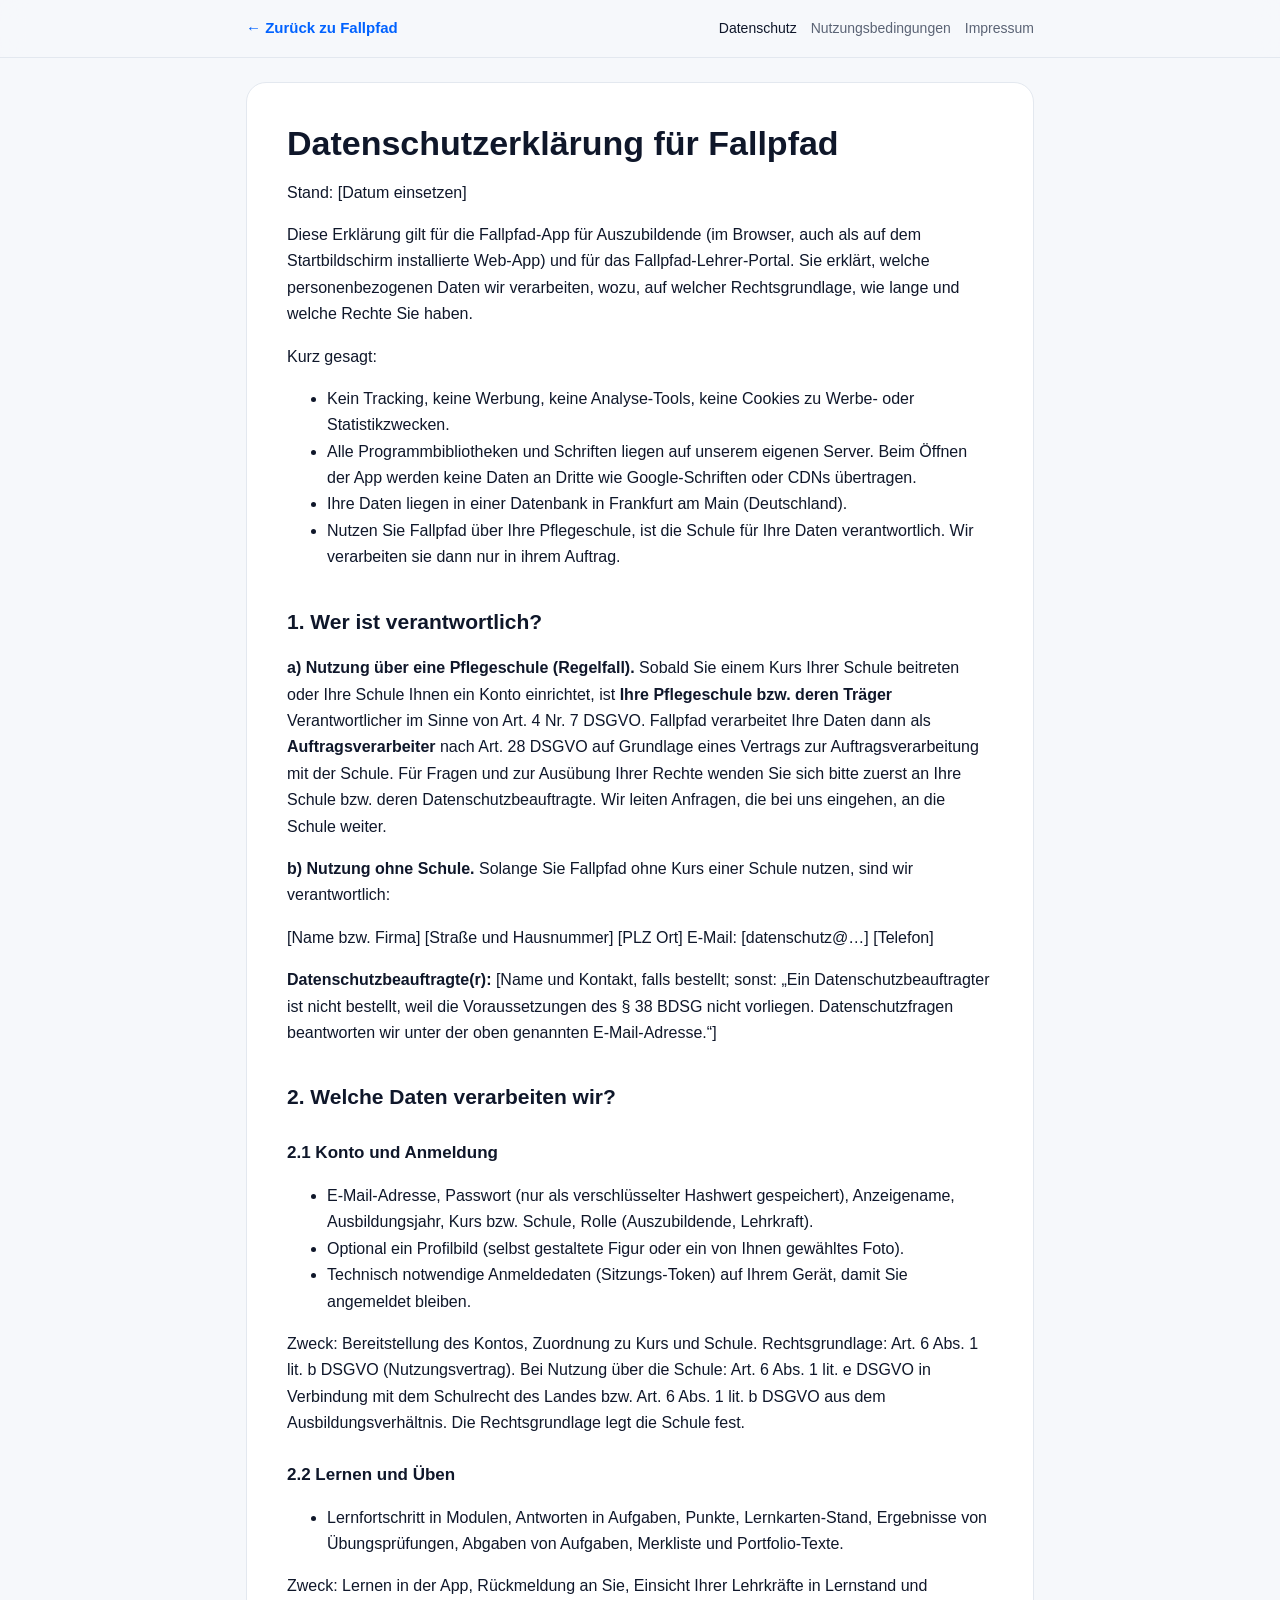
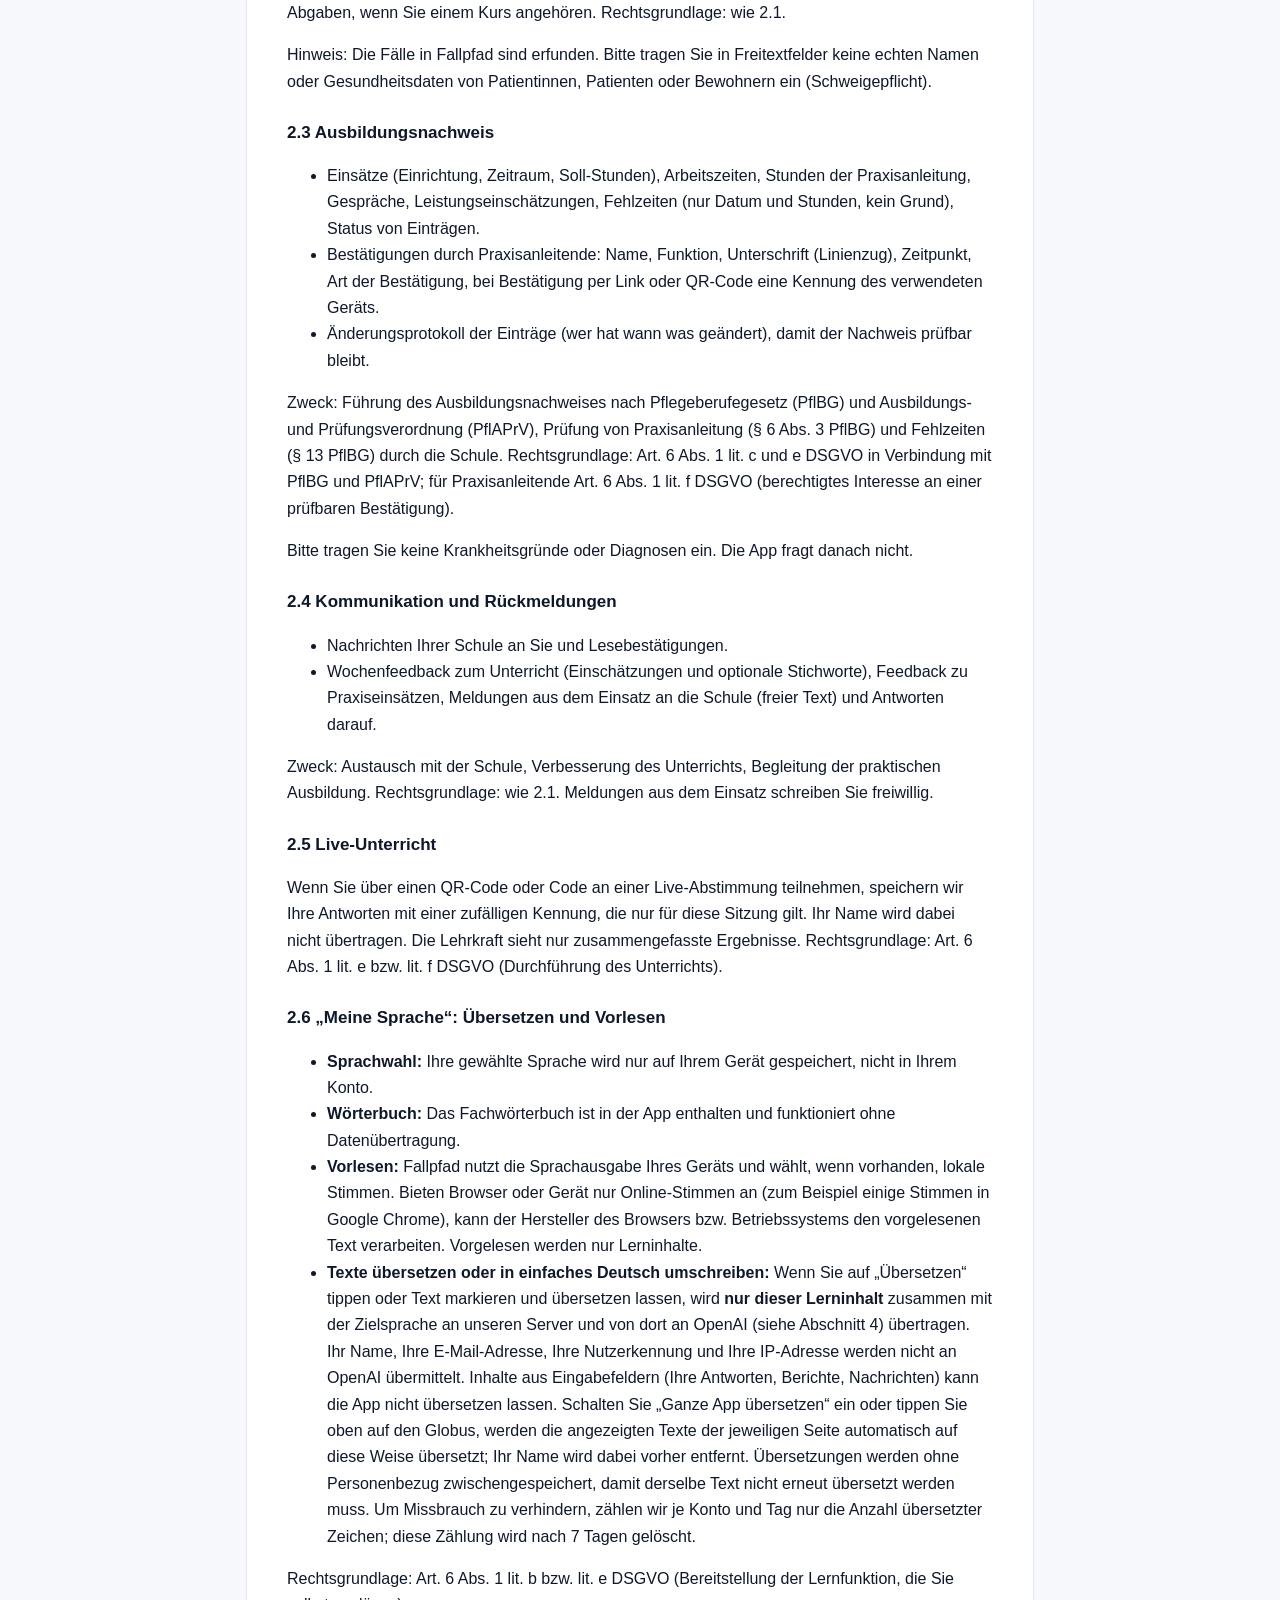
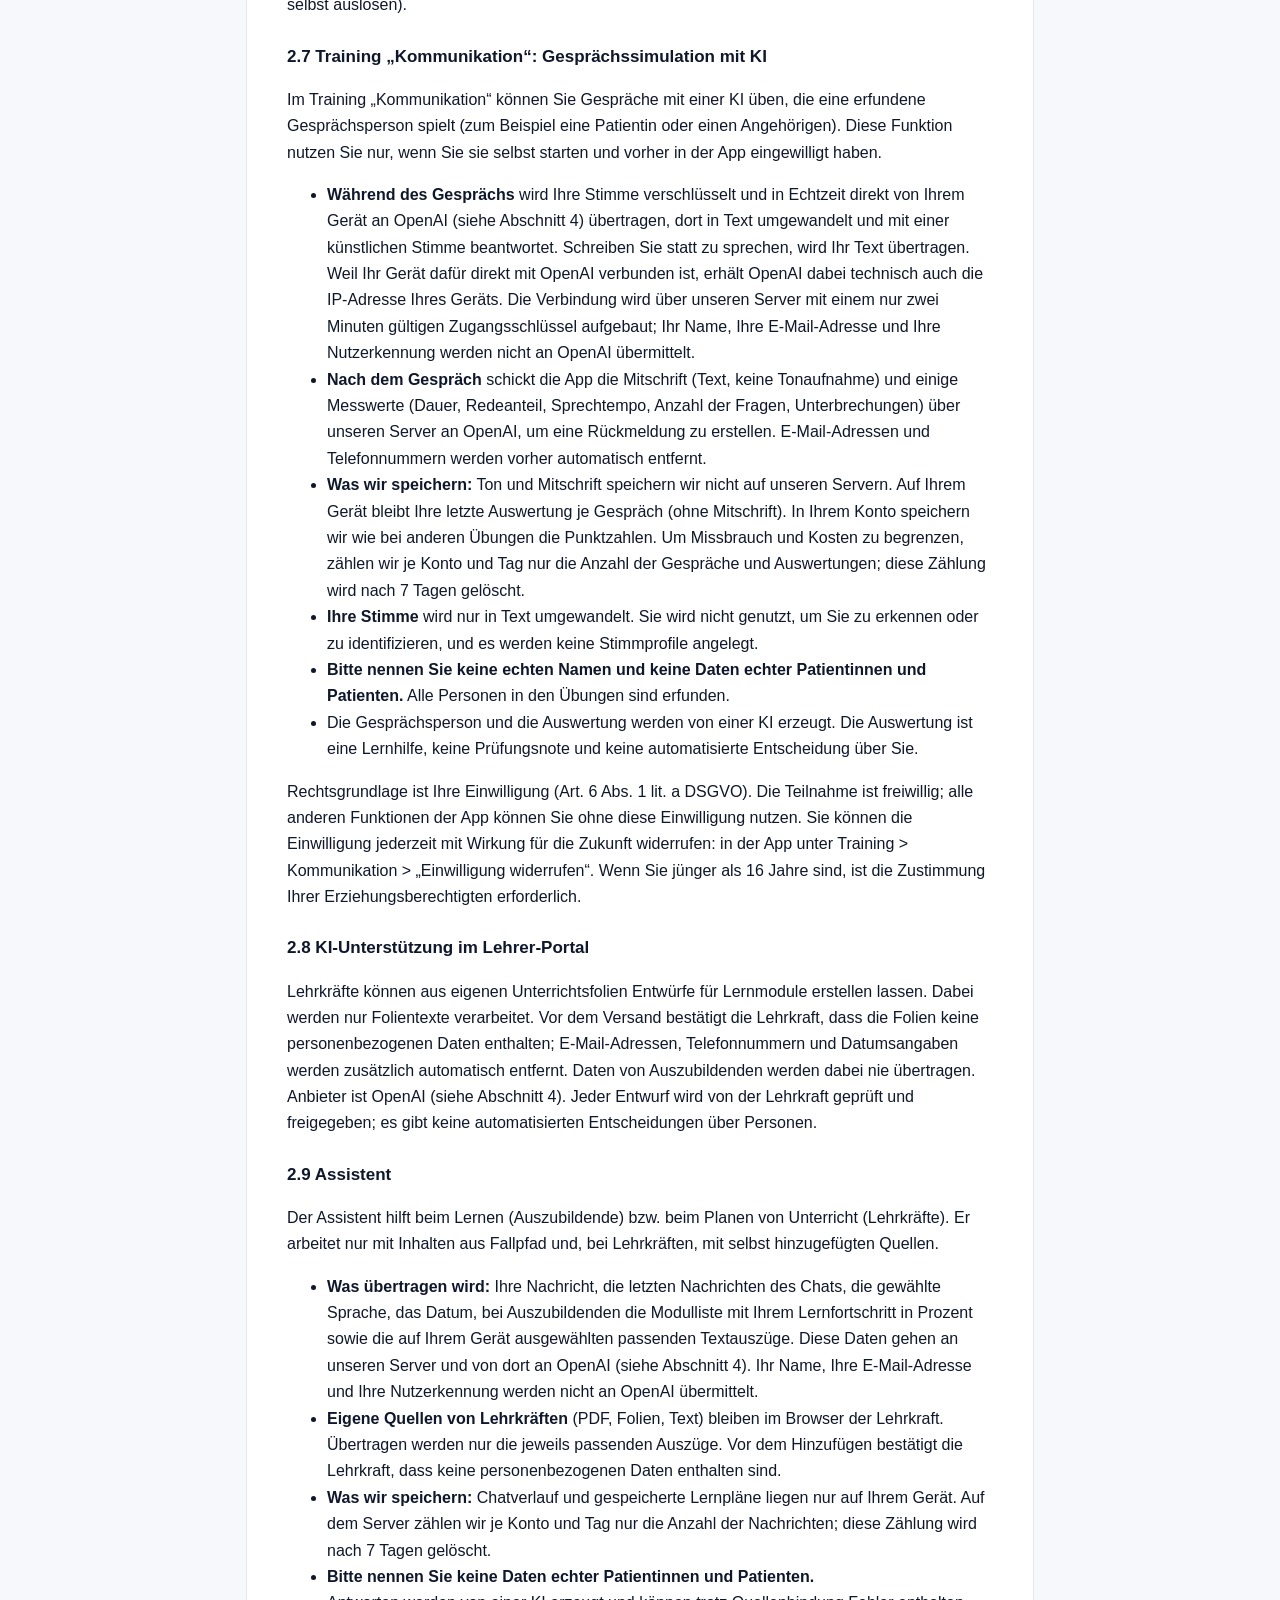
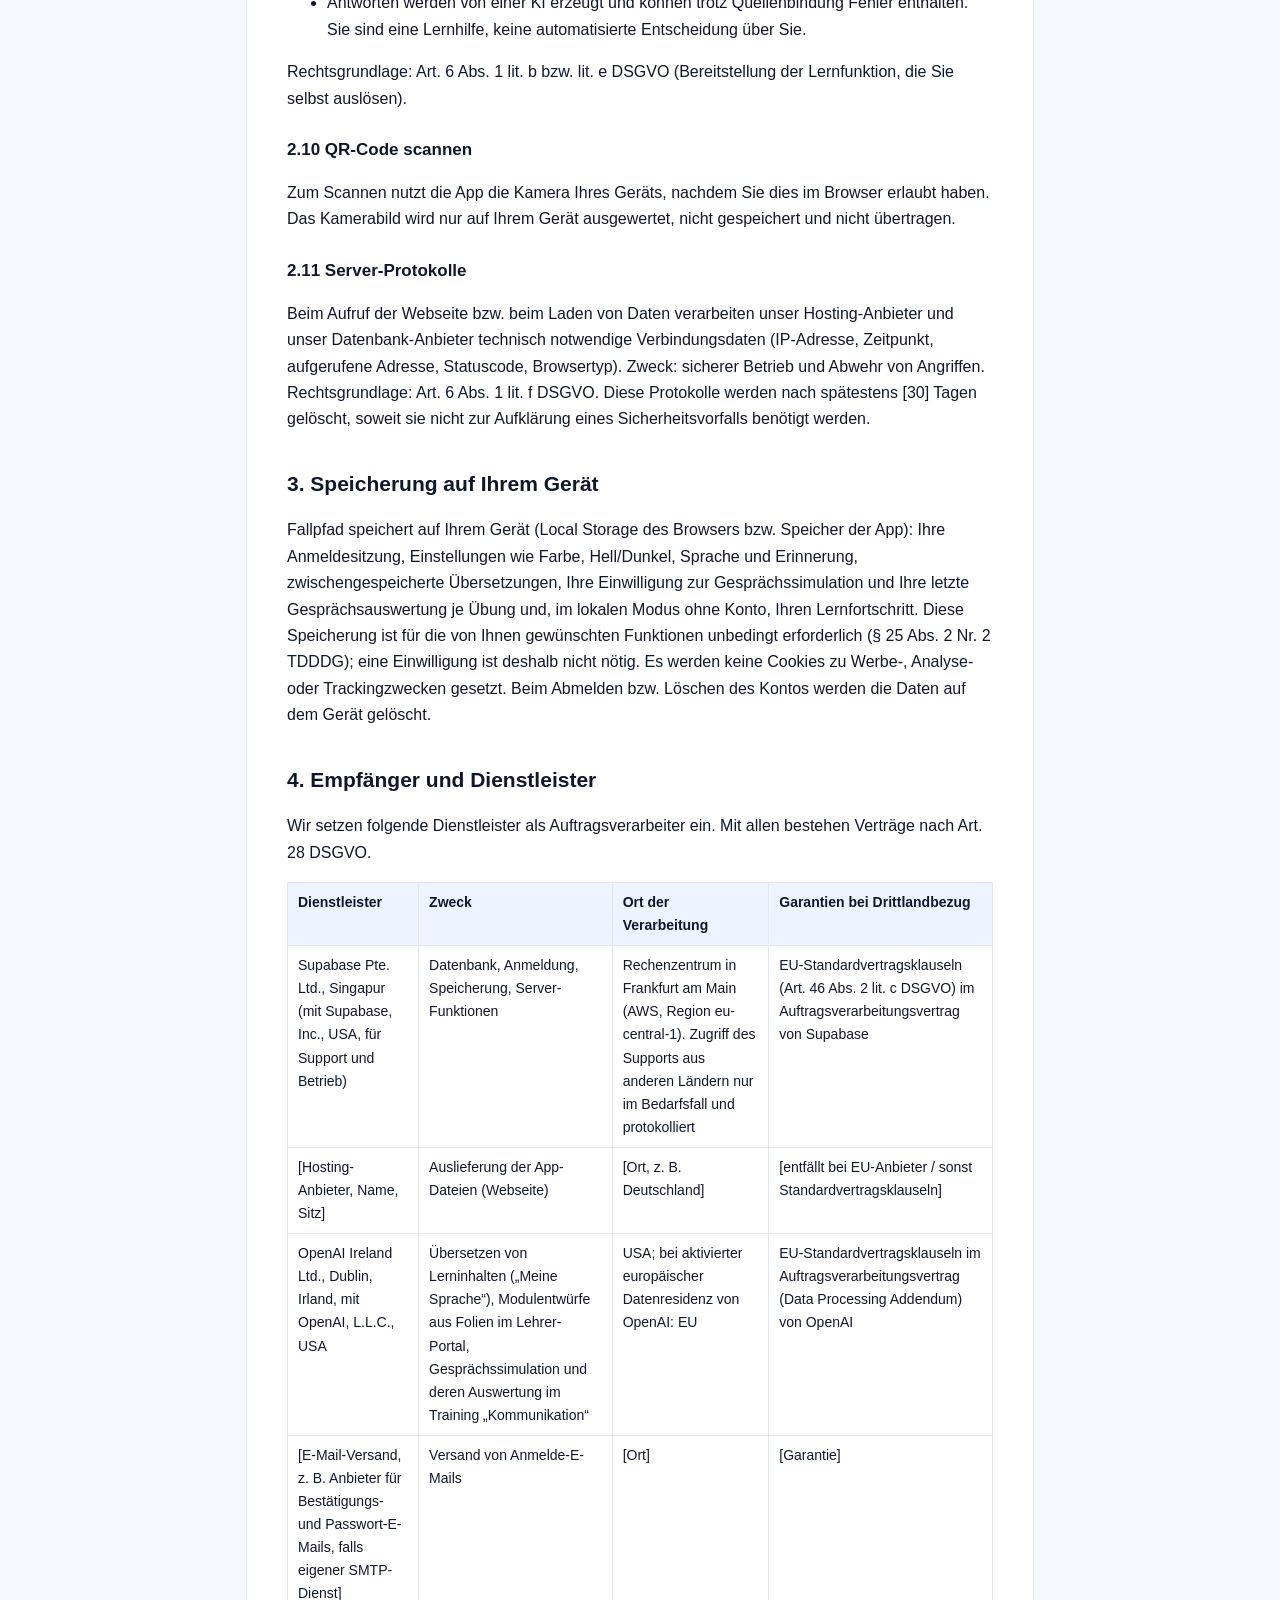
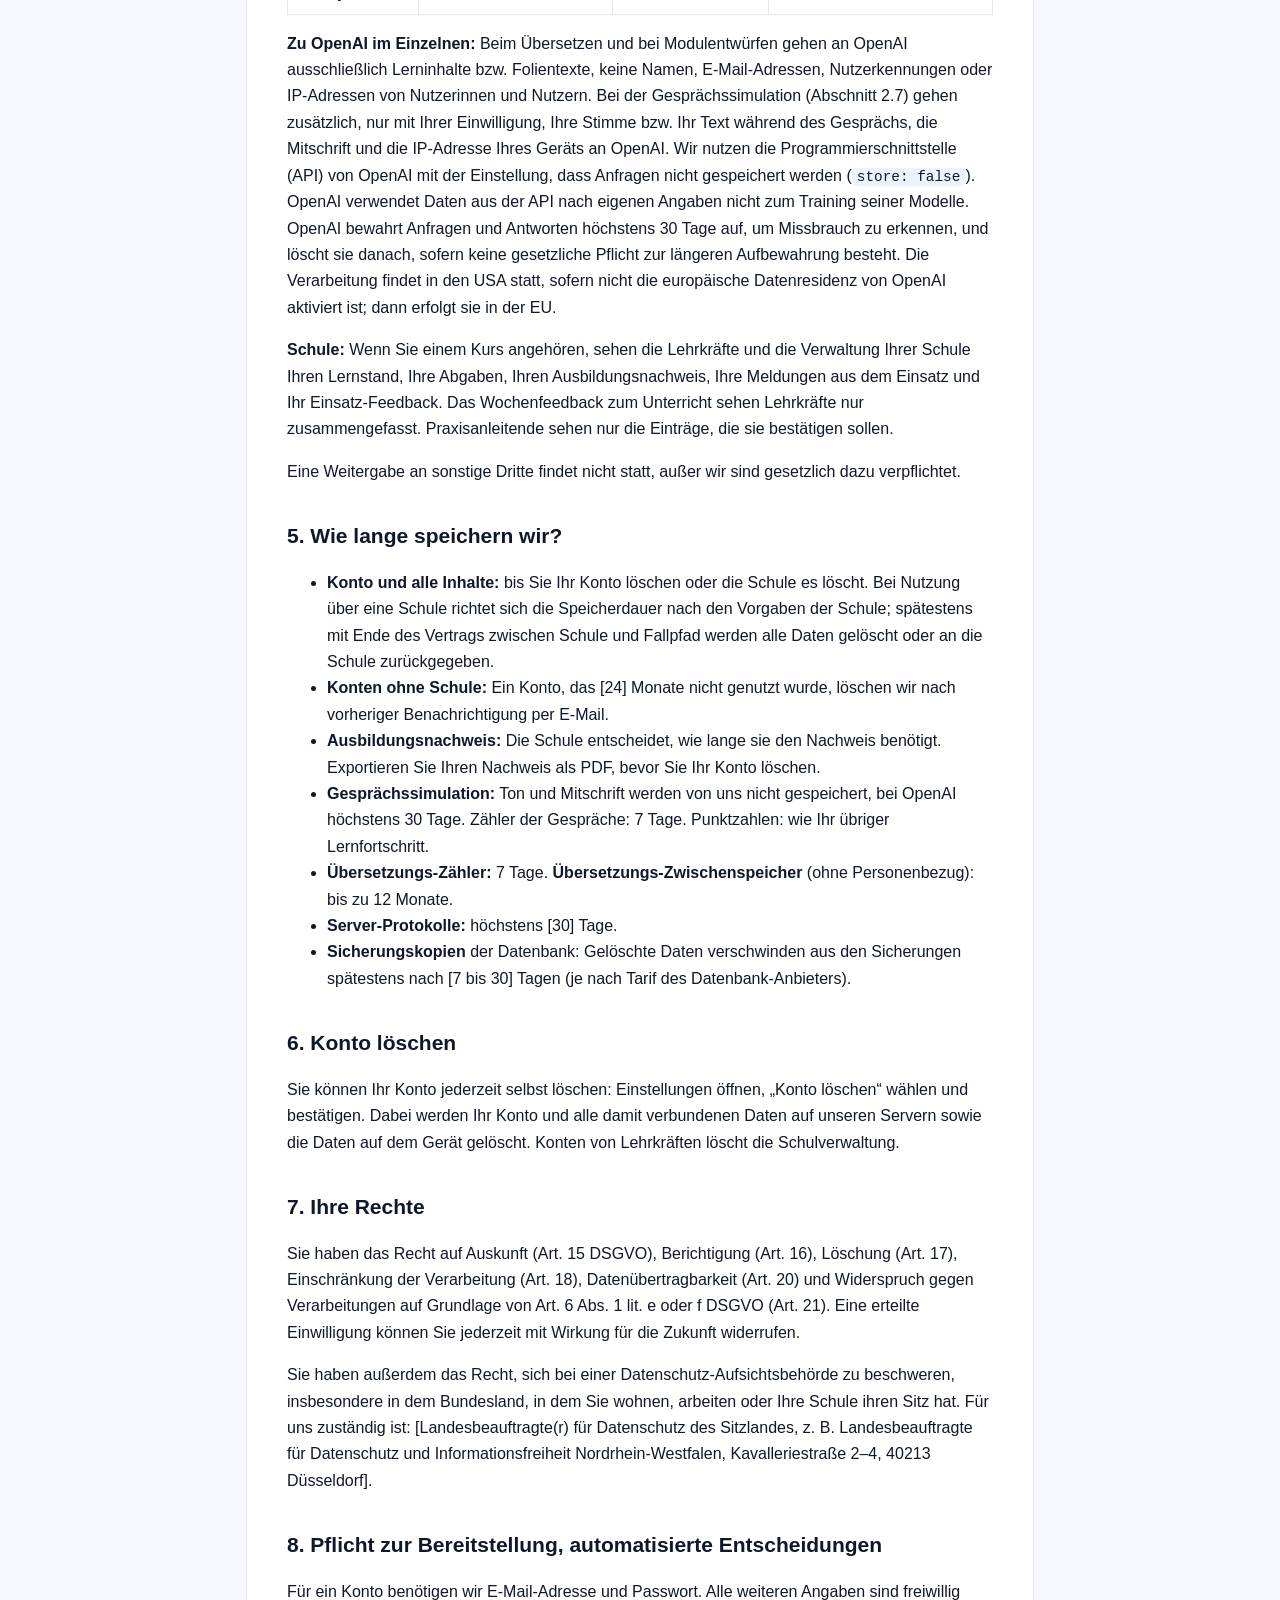
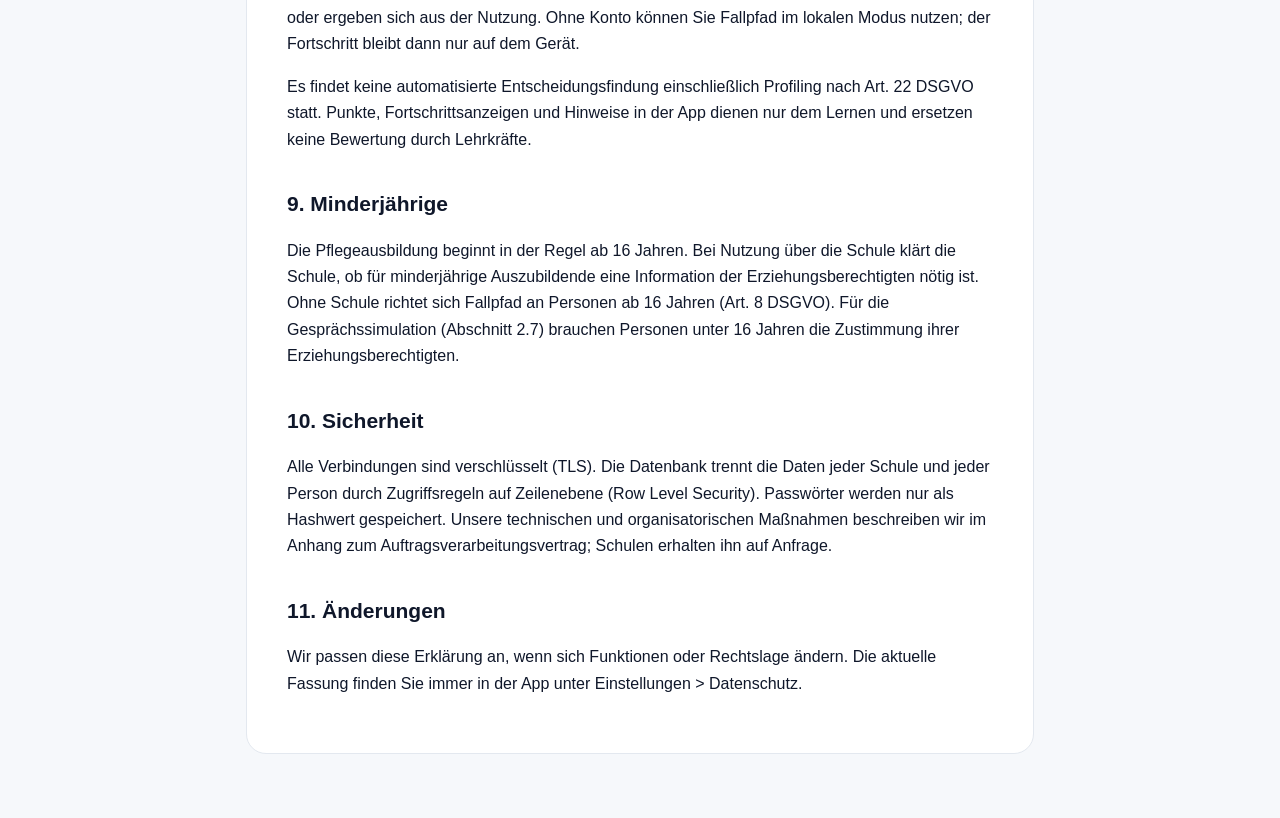
==== commit 9e77be4c: "Assistent, QR-Scanner, App-Übersetzung, Albanisch, Module fm57–fm60, NEWS2 entfernt Co-Authored-By: " ====
--- a/datenschutz.html
+++ b/datenschutz.html
@@ -80,7 +80,7 @@
 <li><strong>Sprachwahl:</strong> Ihre gewählte Sprache wird nur auf Ihrem Gerät gespeichert, nicht in Ihrem Konto.</li>
 <li><strong>Wörterbuch:</strong> Das Fachwörterbuch ist in der App enthalten und funktioniert ohne Datenübertragung.</li>
 <li><strong>Vorlesen:</strong> Fallpfad nutzt die Sprachausgabe Ihres Geräts und wählt, wenn vorhanden, lokale Stimmen. Bieten Browser oder Gerät nur Online-Stimmen an (zum Beispiel einige Stimmen in Google Chrome), kann der Hersteller des Browsers bzw. Betriebssystems den vorgelesenen Text verarbeiten. Vorgelesen werden nur Lerninhalte.</li>
-<li><strong>Texte übersetzen oder in einfaches Deutsch umschreiben:</strong> Wenn Sie auf „Übersetzen“ tippen oder Text markieren und übersetzen lassen, wird <strong>nur dieser Lerninhalt</strong> zusammen mit der Zielsprache an unseren Server und von dort an OpenAI (siehe Abschnitt 4) übertragen. Ihr Name, Ihre E-Mail-Adresse, Ihre Nutzerkennung und Ihre IP-Adresse werden nicht an OpenAI übermittelt. Inhalte aus Eingabefeldern (Ihre Antworten, Berichte, Nachrichten) kann die App nicht übersetzen lassen. Übersetzungen werden ohne Personenbezug zwischengespeichert, damit derselbe Text nicht erneut übersetzt werden muss. Um Missbrauch zu verhindern, zählen wir je Konto und Tag nur die Anzahl übersetzter Zeichen; diese Zählung wird nach 7 Tagen gelöscht.</li>
+<li><strong>Texte übersetzen oder in einfaches Deutsch umschreiben:</strong> Wenn Sie auf „Übersetzen“ tippen oder Text markieren und übersetzen lassen, wird <strong>nur dieser Lerninhalt</strong> zusammen mit der Zielsprache an unseren Server und von dort an OpenAI (siehe Abschnitt 4) übertragen. Ihr Name, Ihre E-Mail-Adresse, Ihre Nutzerkennung und Ihre IP-Adresse werden nicht an OpenAI übermittelt. Inhalte aus Eingabefeldern (Ihre Antworten, Berichte, Nachrichten) kann die App nicht übersetzen lassen. Schalten Sie „Ganze App übersetzen“ ein oder tippen Sie oben auf den Globus, werden die angezeigten Texte der jeweiligen Seite automatisch auf diese Weise übersetzt; Ihr Name wird dabei vorher entfernt. Übersetzungen werden ohne Personenbezug zwischengespeichert, damit derselbe Text nicht erneut übersetzt werden muss. Um Missbrauch zu verhindern, zählen wir je Konto und Tag nur die Anzahl übersetzter Zeichen; diese Zählung wird nach 7 Tagen gelöscht.</li>
 </ul>
 <p>Rechtsgrundlage: Art. 6 Abs. 1 lit. b bzw. lit. e DSGVO (Bereitstellung der Lernfunktion, die Sie selbst auslösen).</p>
 <h3>2.7 Training „Kommunikation“: Gesprächssimulation mit KI</h3>
@@ -96,7 +96,19 @@
 <p>Rechtsgrundlage ist Ihre Einwilligung (Art. 6 Abs. 1 lit. a DSGVO). Die Teilnahme ist freiwillig; alle anderen Funktionen der App können Sie ohne diese Einwilligung nutzen. Sie können die Einwilligung jederzeit mit Wirkung für die Zukunft widerrufen: in der App unter Training &gt; Kommunikation &gt; „Einwilligung widerrufen“. Wenn Sie jünger als 16 Jahre sind, ist die Zustimmung Ihrer Erziehungsberechtigten erforderlich.</p>
 <h3>2.8 KI-Unterstützung im Lehrer-Portal</h3>
 <p>Lehrkräfte können aus eigenen Unterrichtsfolien Entwürfe für Lernmodule erstellen lassen. Dabei werden nur Folientexte verarbeitet. Vor dem Versand bestätigt die Lehrkraft, dass die Folien keine personenbezogenen Daten enthalten; E-Mail-Adressen, Telefonnummern und Datumsangaben werden zusätzlich automatisch entfernt. Daten von Auszubildenden werden dabei nie übertragen. Anbieter ist OpenAI (siehe Abschnitt 4). Jeder Entwurf wird von der Lehrkraft geprüft und freigegeben; es gibt keine automatisierten Entscheidungen über Personen.</p>
-<h3>2.9 Server-Protokolle</h3>
+<h3>2.9 Assistent</h3>
+<p>Der Assistent hilft beim Lernen (Auszubildende) bzw. beim Planen von Unterricht (Lehrkräfte). Er arbeitet nur mit Inhalten aus Fallpfad und, bei Lehrkräften, mit selbst hinzugefügten Quellen.</p>
+<ul>
+<li><strong>Was übertragen wird:</strong> Ihre Nachricht, die letzten Nachrichten des Chats, die gewählte Sprache, das Datum, bei Auszubildenden die Modulliste mit Ihrem Lernfortschritt in Prozent sowie die auf Ihrem Gerät ausgewählten passenden Textauszüge. Diese Daten gehen an unseren Server und von dort an OpenAI (siehe Abschnitt 4). Ihr Name, Ihre E-Mail-Adresse und Ihre Nutzerkennung werden nicht an OpenAI übermittelt.</li>
+<li><strong>Eigene Quellen von Lehrkräften</strong> (PDF, Folien, Text) bleiben im Browser der Lehrkraft. Übertragen werden nur die jeweils passenden Auszüge. Vor dem Hinzufügen bestätigt die Lehrkraft, dass keine personenbezogenen Daten enthalten sind.</li>
+<li><strong>Was wir speichern:</strong> Chatverlauf und gespeicherte Lernpläne liegen nur auf Ihrem Gerät. Auf dem Server zählen wir je Konto und Tag nur die Anzahl der Nachrichten; diese Zählung wird nach 7 Tagen gelöscht.</li>
+<li><strong>Bitte nennen Sie keine Daten echter Patientinnen und Patienten.</strong></li>
+<li>Antworten werden von einer KI erzeugt und können trotz Quellenbindung Fehler enthalten. Sie sind eine Lernhilfe, keine automatisierte Entscheidung über Sie.</li>
+</ul>
+<p>Rechtsgrundlage: Art. 6 Abs. 1 lit. b bzw. lit. e DSGVO (Bereitstellung der Lernfunktion, die Sie selbst auslösen).</p>
+<h3>2.10 QR-Code scannen</h3>
+<p>Zum Scannen nutzt die App die Kamera Ihres Geräts, nachdem Sie dies im Browser erlaubt haben. Das Kamerabild wird nur auf Ihrem Gerät ausgewertet, nicht gespeichert und nicht übertragen.</p>
+<h3>2.11 Server-Protokolle</h3>
 <p>Beim Aufruf der Webseite bzw. beim Laden von Daten verarbeiten unser Hosting-Anbieter und unser Datenbank-Anbieter technisch notwendige Verbindungsdaten (IP-Adresse, Zeitpunkt, aufgerufene Adresse, Statuscode, Browsertyp). Zweck: sicherer Betrieb und Abwehr von Angriffen. Rechtsgrundlage: Art. 6 Abs. 1 lit. f DSGVO. Diese Protokolle werden nach spätestens [30] Tagen gelöscht, soweit sie nicht zur Aufklärung eines Sicherheitsvorfalls benötigt werden.</p>
 <h2>3. Speicherung auf Ihrem Gerät</h2>
 <p>Fallpfad speichert auf Ihrem Gerät (Local Storage des Browsers bzw. Speicher der App): Ihre Anmeldesitzung, Einstellungen wie Farbe, Hell/Dunkel, Sprache und Erinnerung, zwischengespeicherte Übersetzungen, Ihre Einwilligung zur Gesprächssimulation und Ihre letzte Gesprächsauswertung je Übung und, im lokalen Modus ohne Konto, Ihren Lernfortschritt. Diese Speicherung ist für die von Ihnen gewünschten Funktionen unbedingt erforderlich (§ 25 Abs. 2 Nr. 2 TDDDG); eine Einwilligung ist deshalb nicht nötig. Es werden keine Cookies zu Werbe-, Analyse- oder Trackingzwecken gesetzt. Beim Abmelden bzw. Löschen des Kontos werden die Daten auf dem Gerät gelöscht.</p>
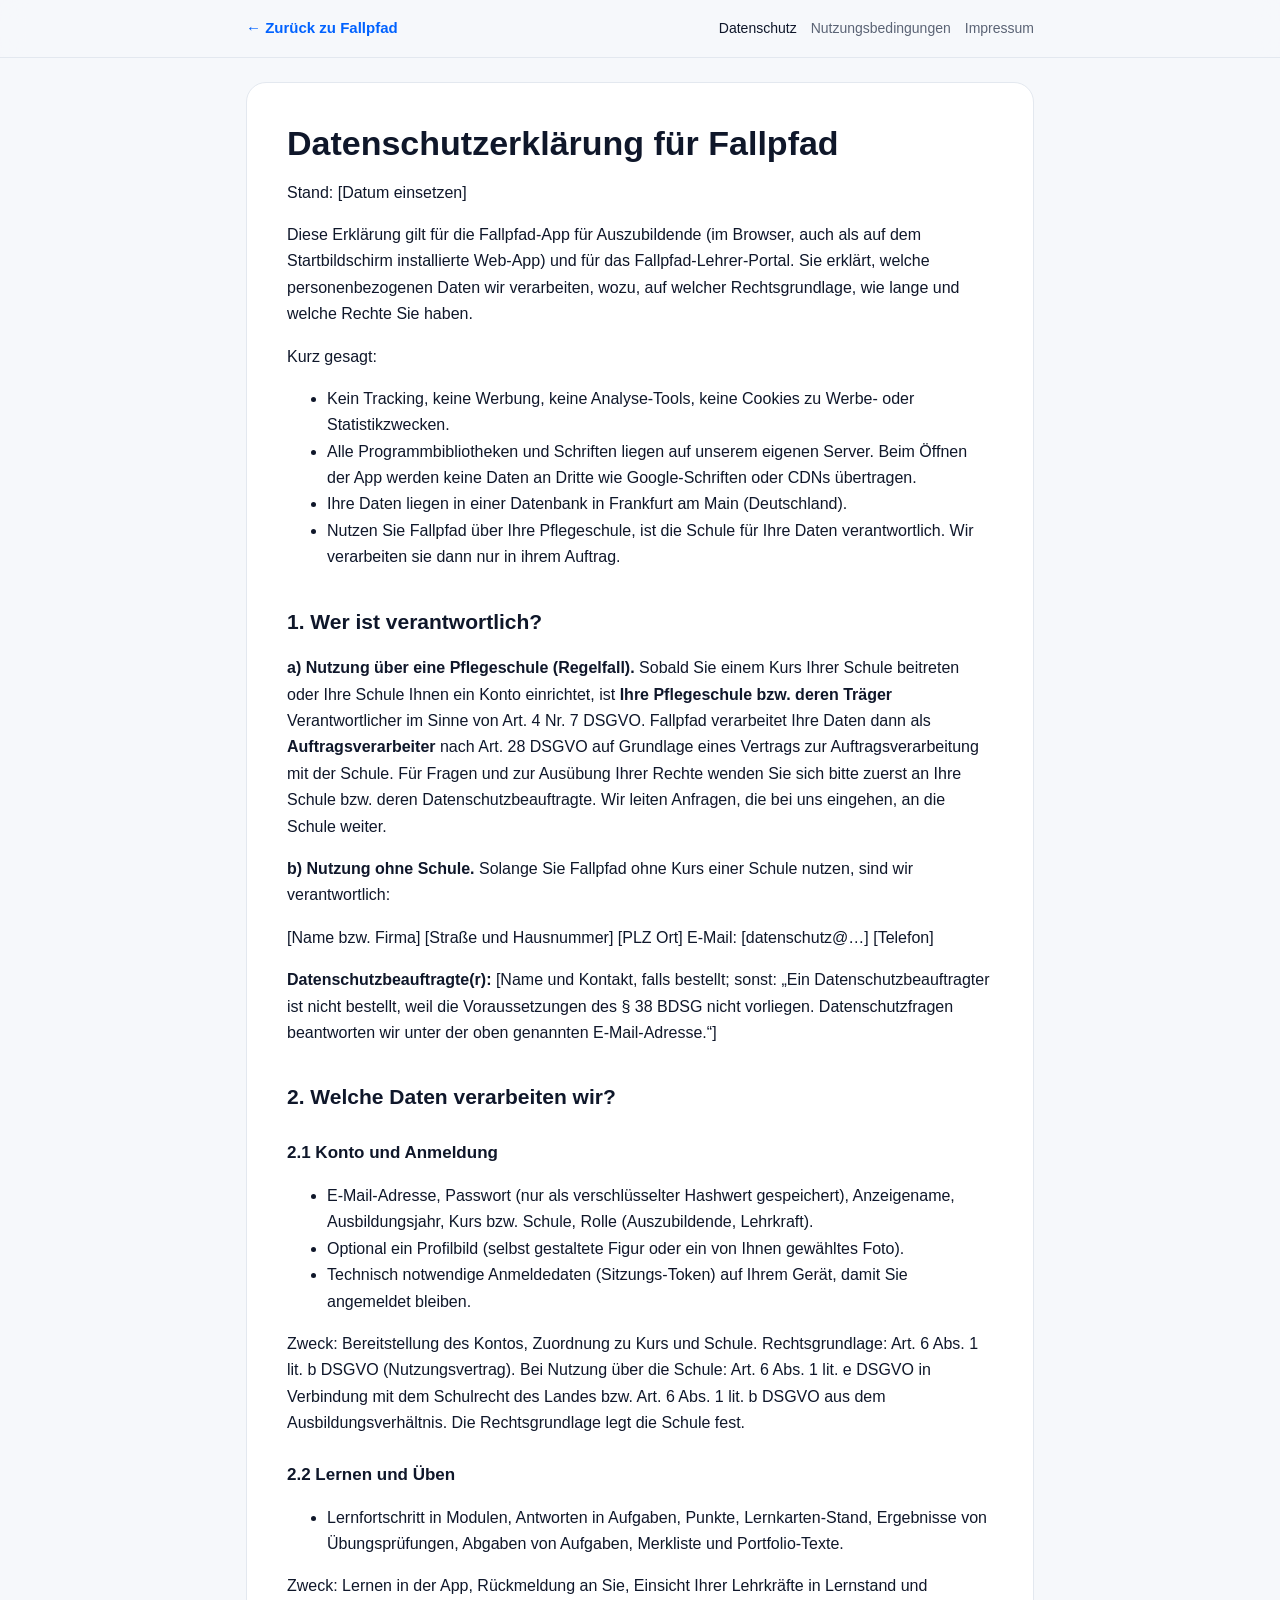
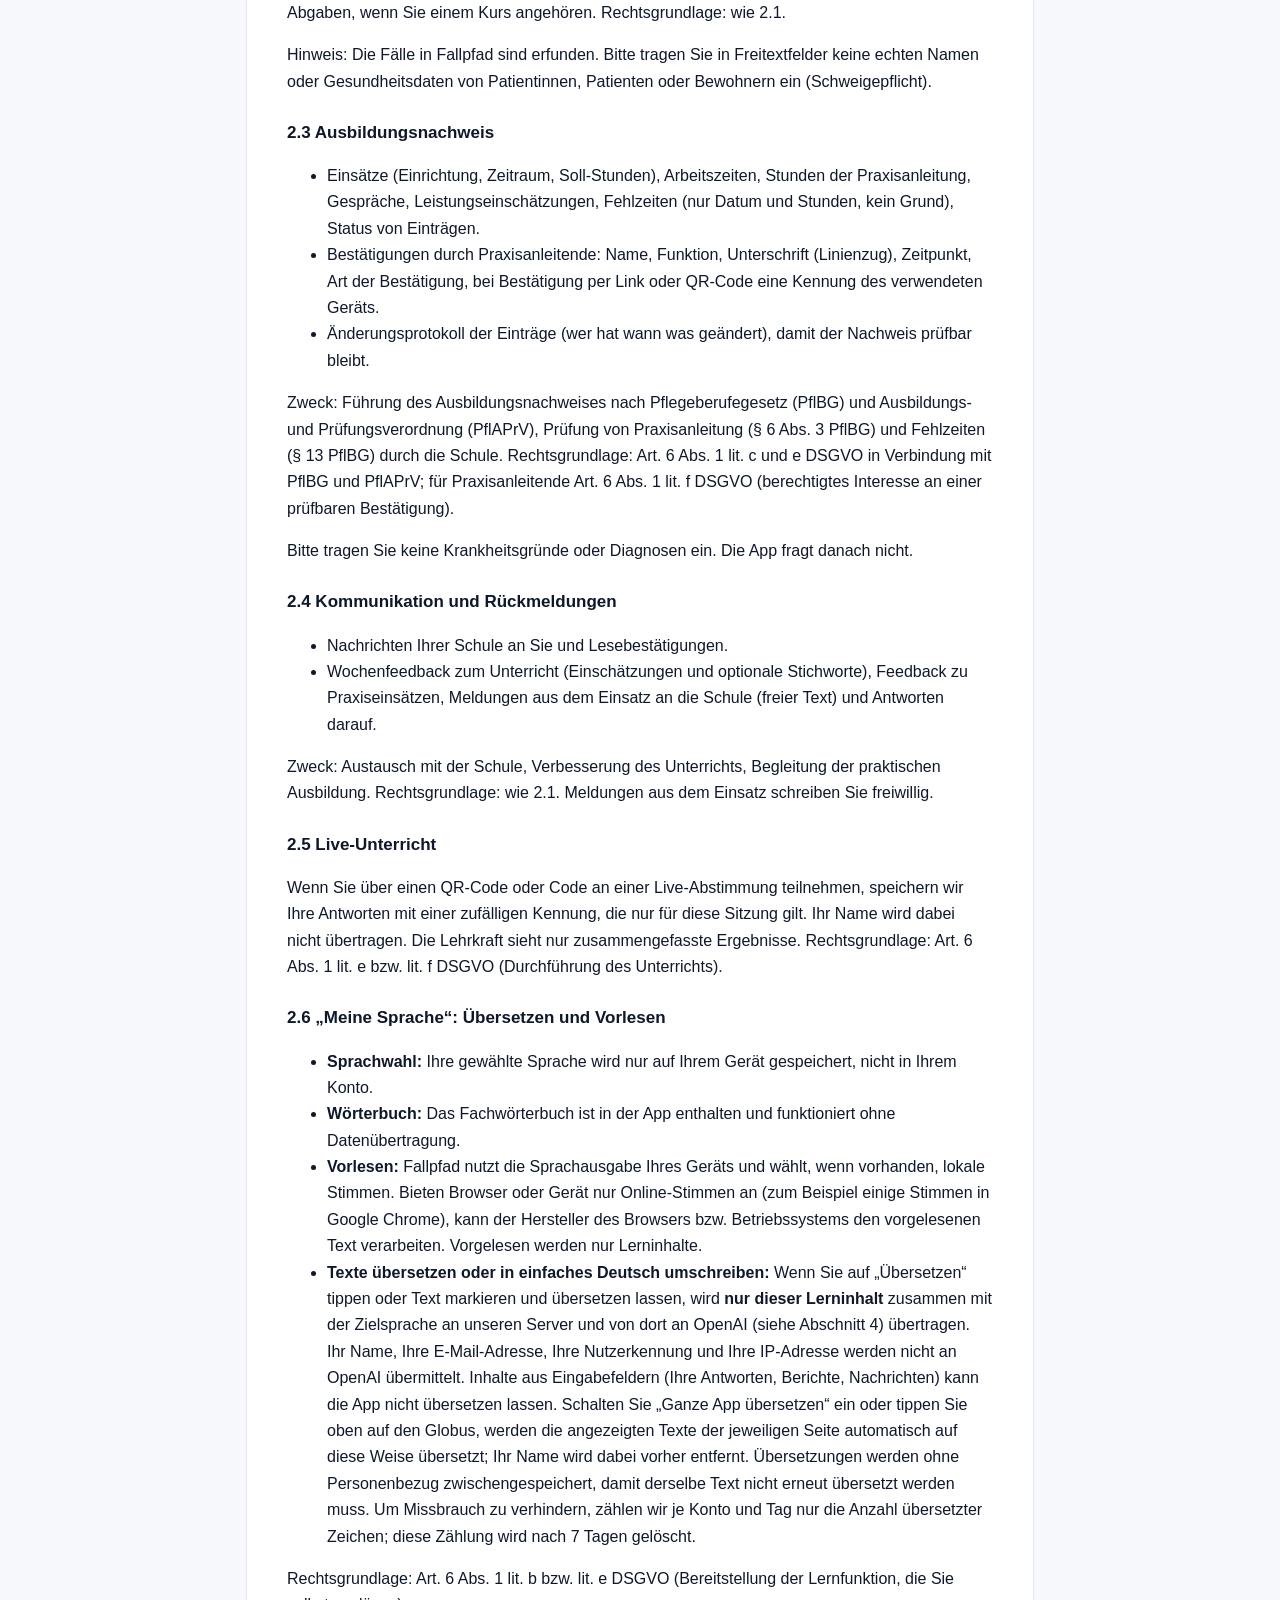
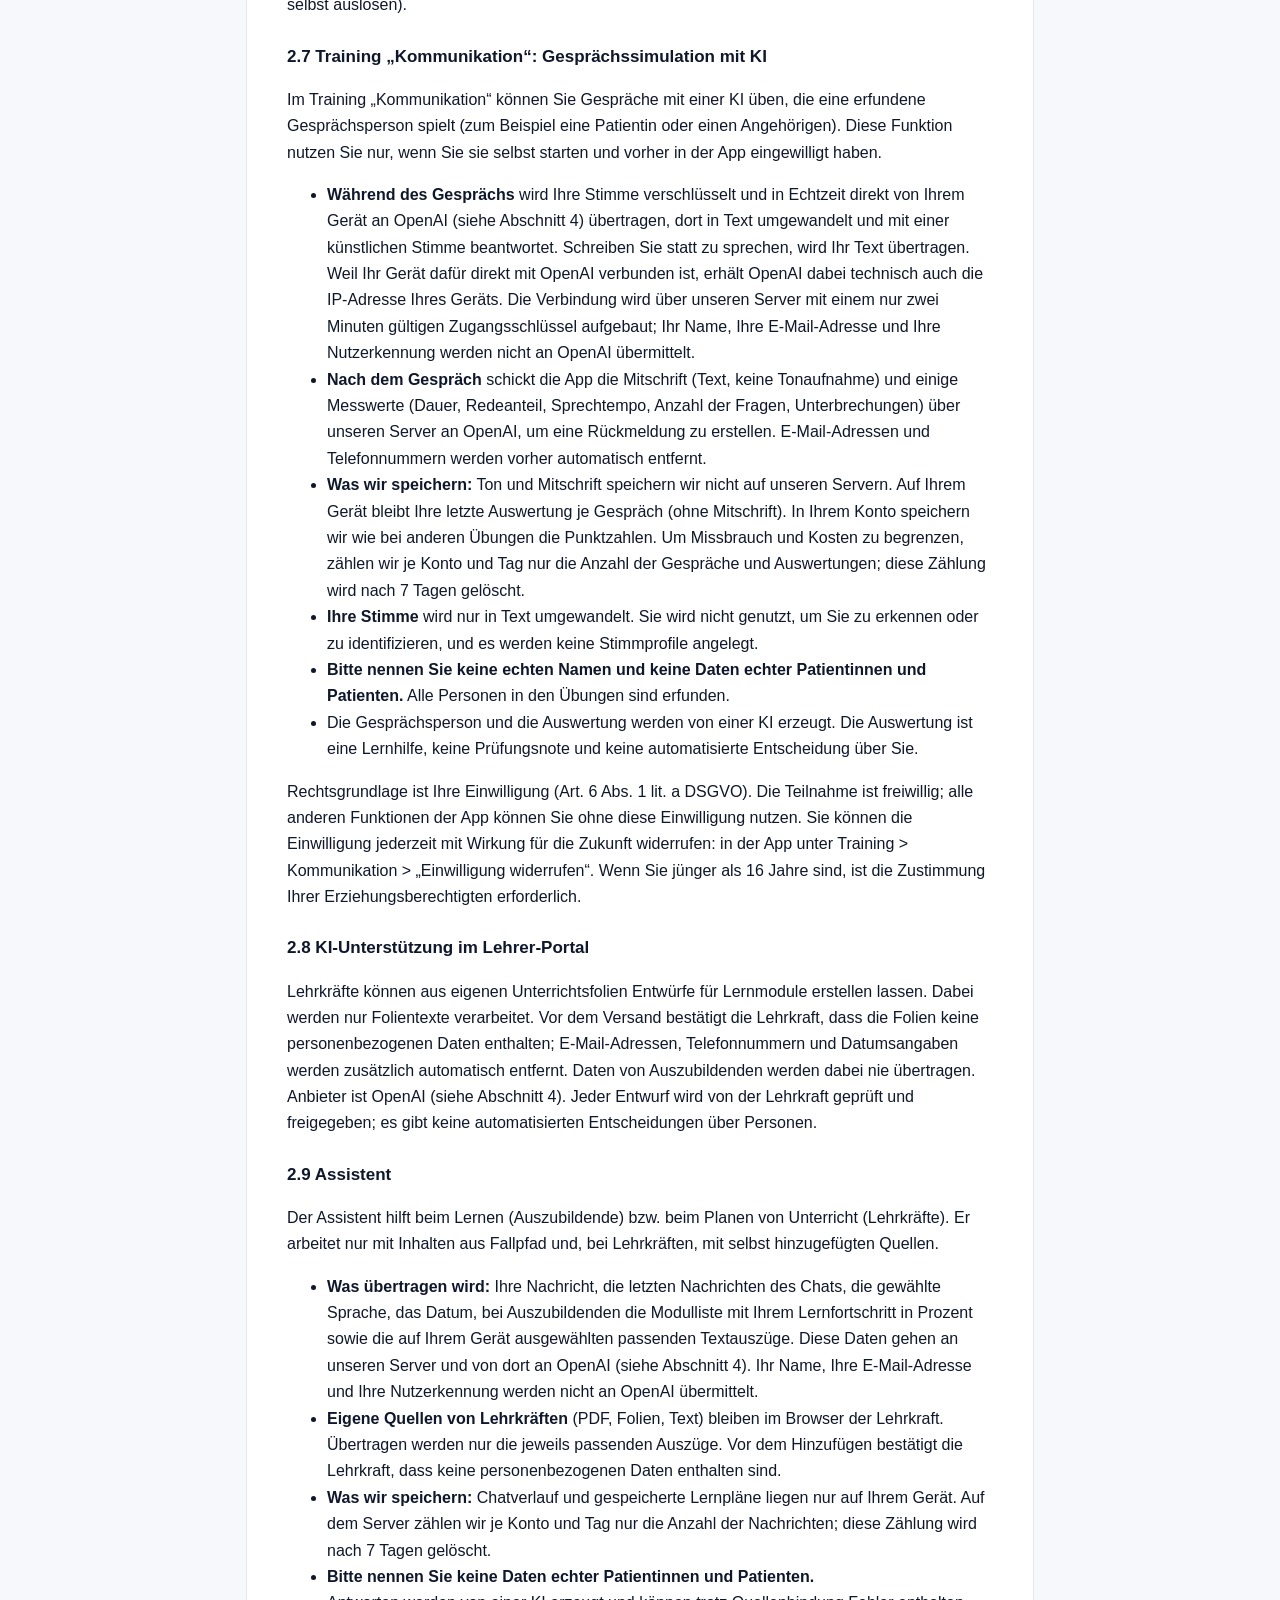
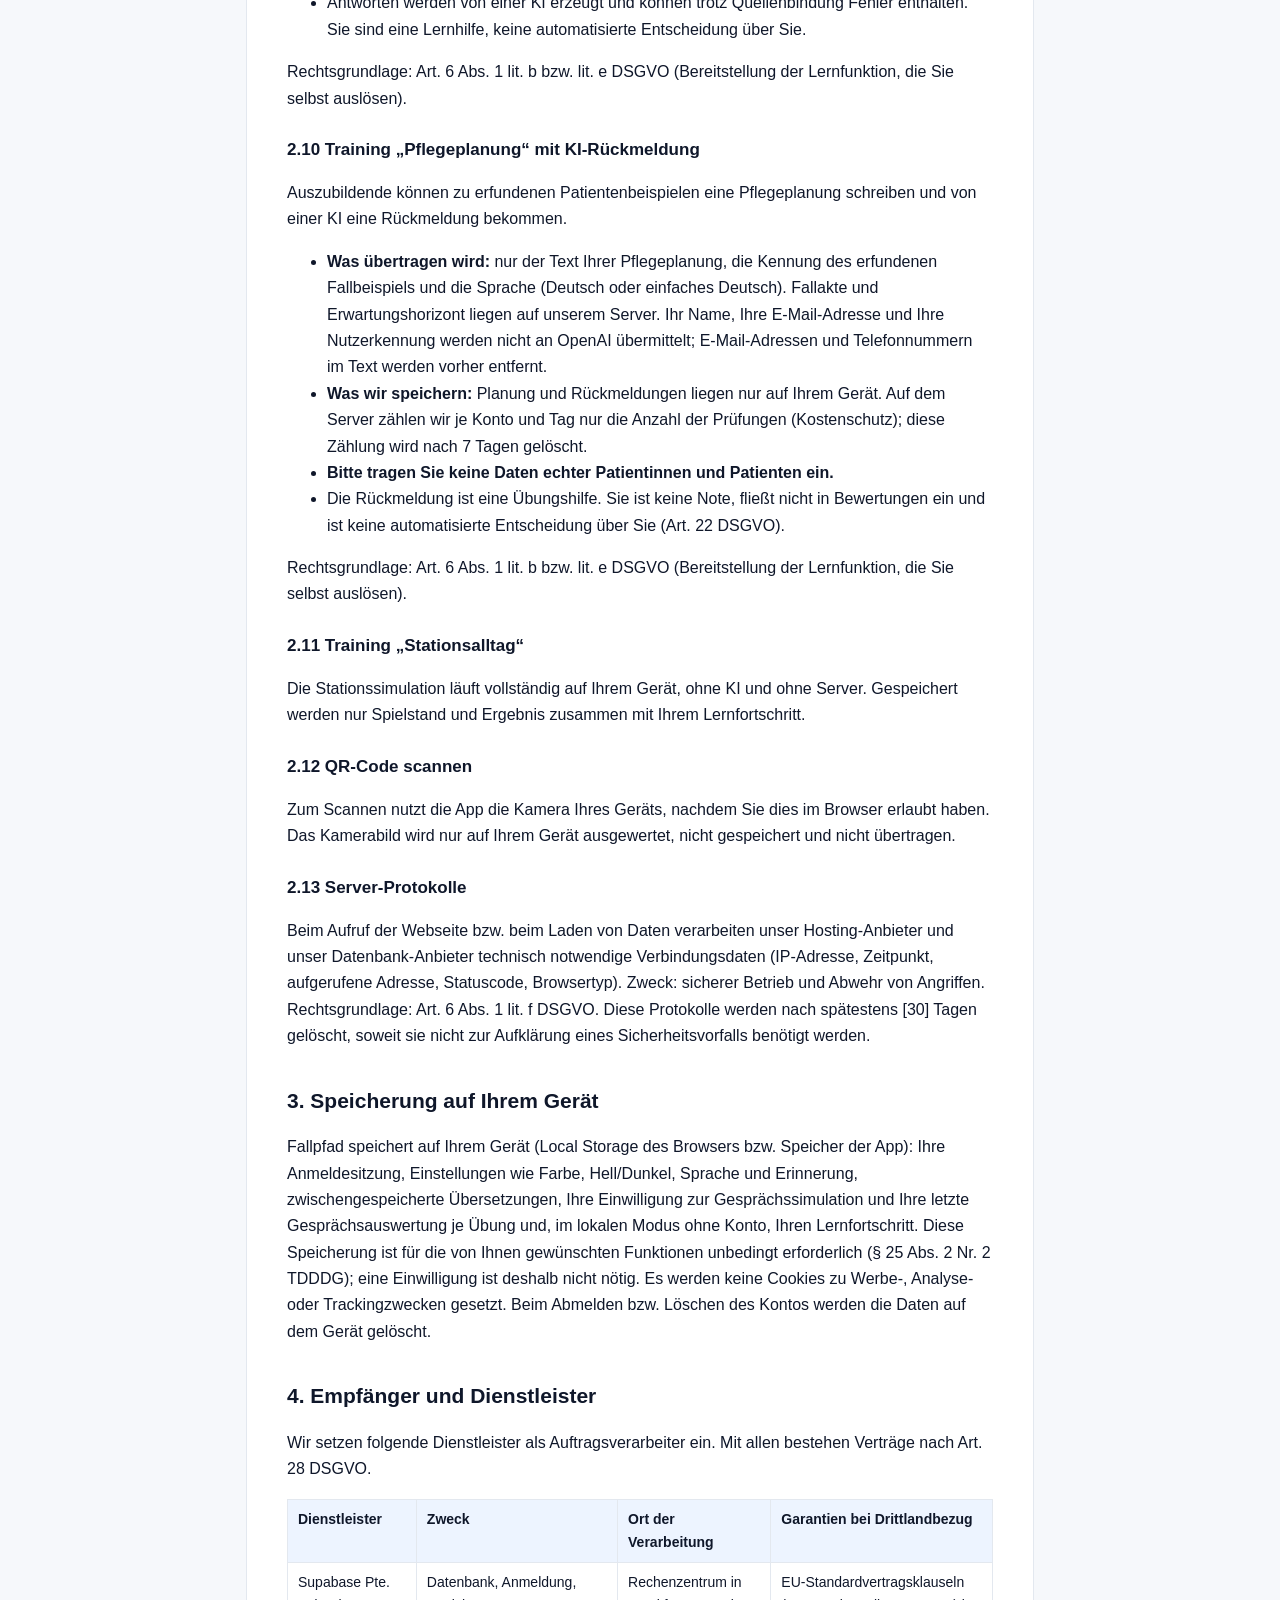
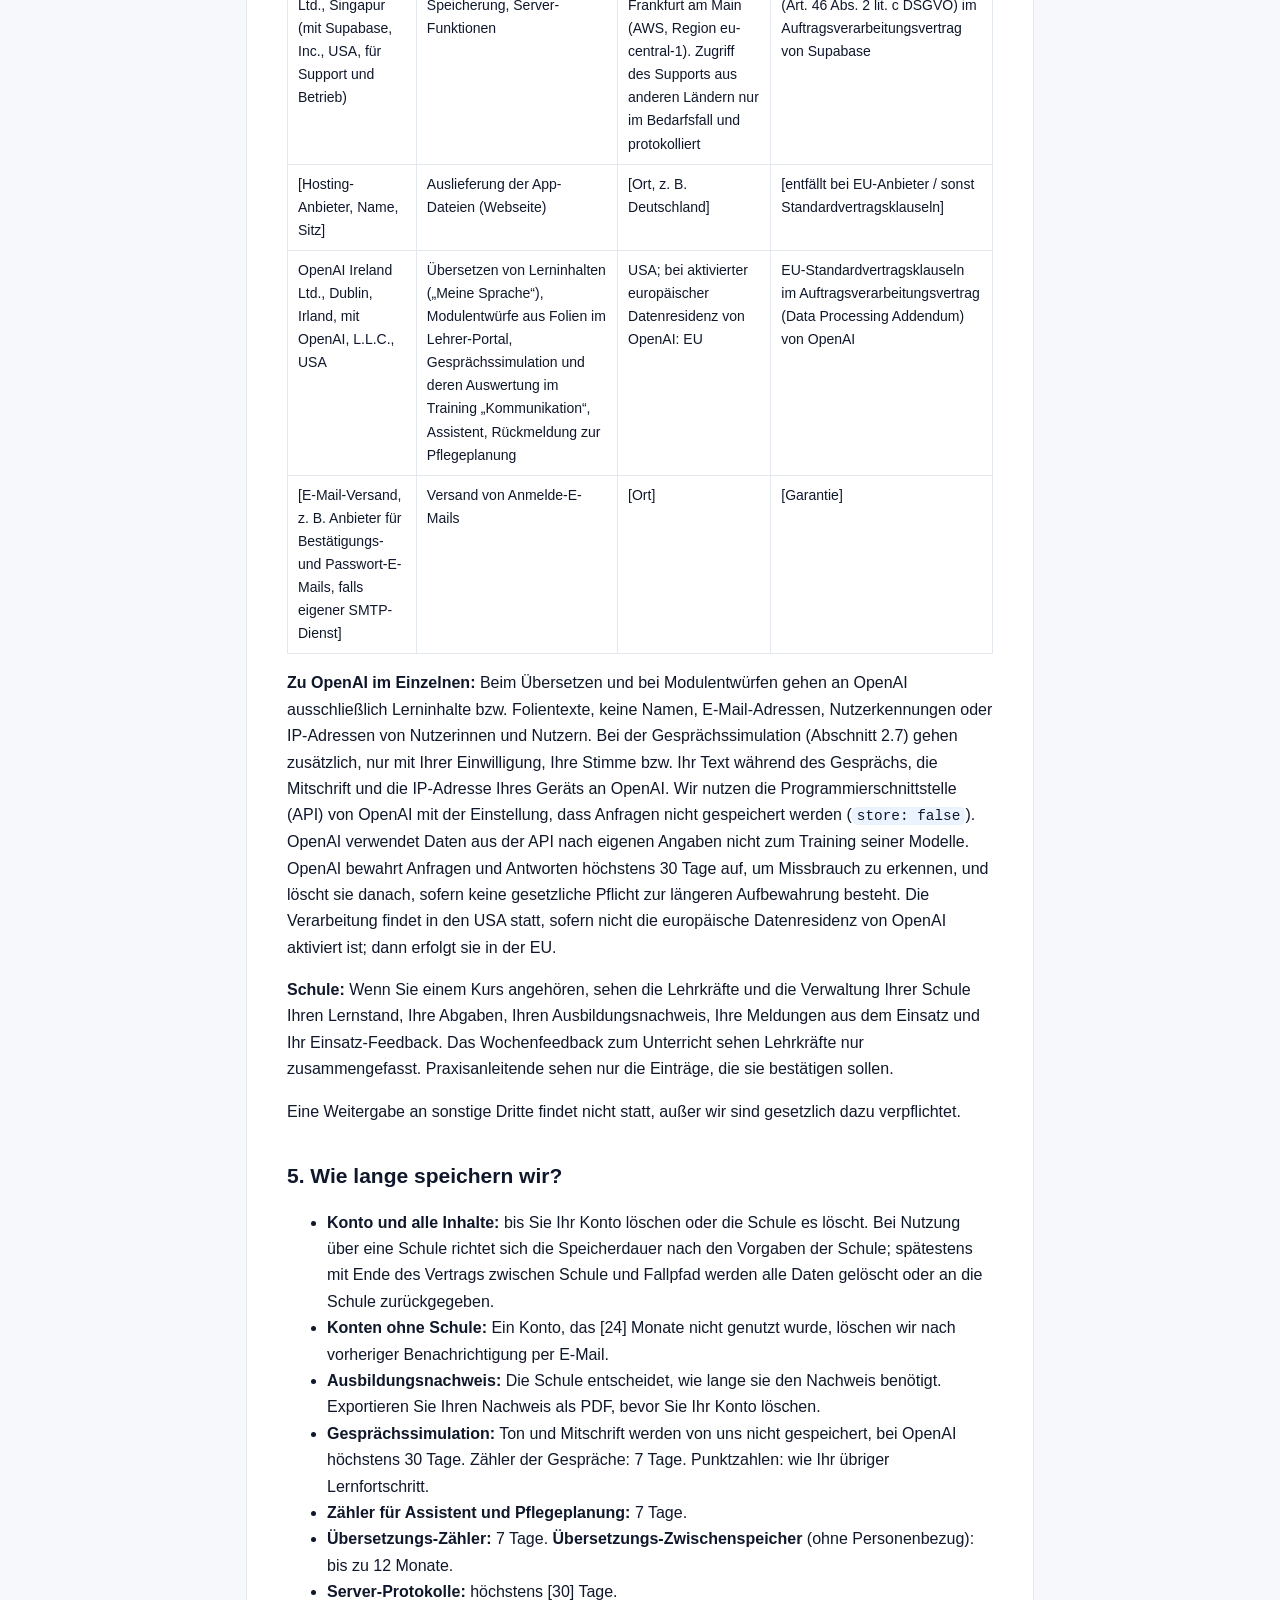
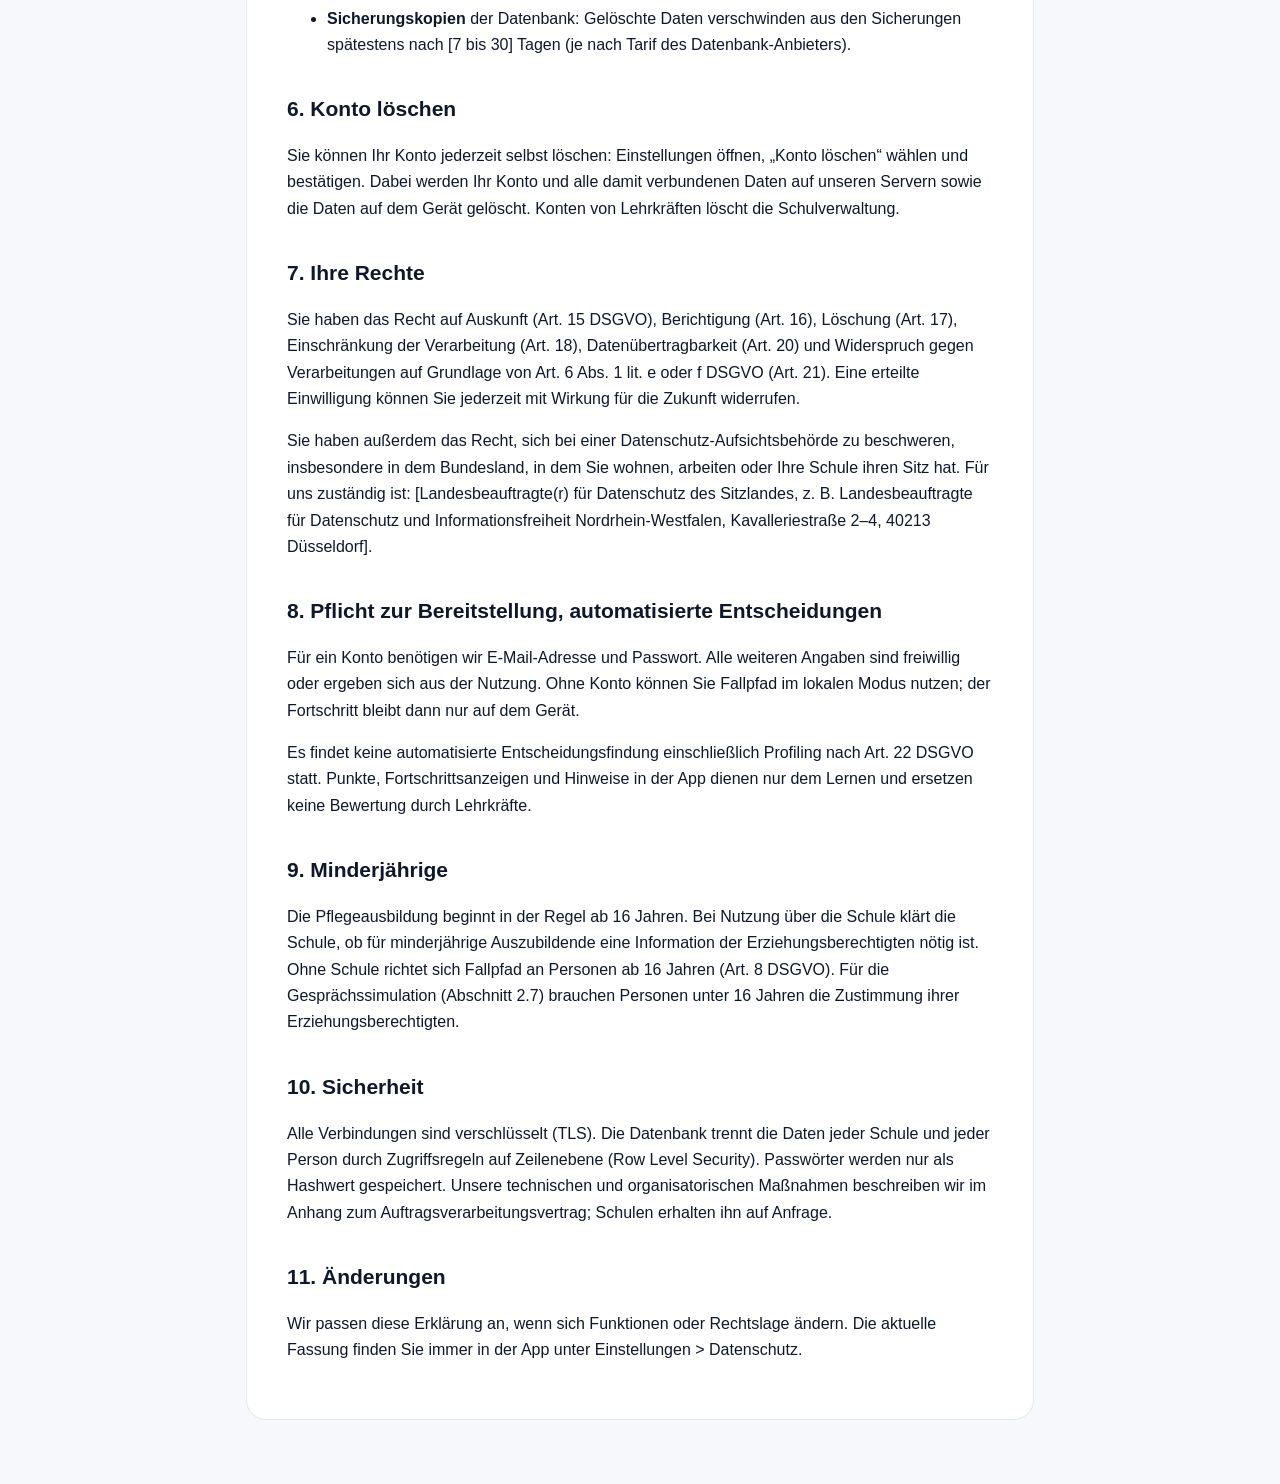
==== commit e14f82ab: "Pflegeplanung mit KI, zwei neue Stationen mit Zufalls-Engine, Profilmenü im iOS-Stil, Übersetzung re" ====
--- a/datenschutz.html
+++ b/datenschutz.html
@@ -106,9 +106,20 @@
 <li>Antworten werden von einer KI erzeugt und können trotz Quellenbindung Fehler enthalten. Sie sind eine Lernhilfe, keine automatisierte Entscheidung über Sie.</li>
 </ul>
 <p>Rechtsgrundlage: Art. 6 Abs. 1 lit. b bzw. lit. e DSGVO (Bereitstellung der Lernfunktion, die Sie selbst auslösen).</p>
-<h3>2.10 QR-Code scannen</h3>
+<h3>2.10 Training „Pflegeplanung“ mit KI-Rückmeldung</h3>
+<p>Auszubildende können zu erfundenen Patientenbeispielen eine Pflegeplanung schreiben und von einer KI eine Rückmeldung bekommen.</p>
+<ul>
+<li><strong>Was übertragen wird:</strong> nur der Text Ihrer Pflegeplanung, die Kennung des erfundenen Fallbeispiels und die Sprache (Deutsch oder einfaches Deutsch). Fallakte und Erwartungshorizont liegen auf unserem Server. Ihr Name, Ihre E-Mail-Adresse und Ihre Nutzerkennung werden nicht an OpenAI übermittelt; E-Mail-Adressen und Telefonnummern im Text werden vorher entfernt.</li>
+<li><strong>Was wir speichern:</strong> Planung und Rückmeldungen liegen nur auf Ihrem Gerät. Auf dem Server zählen wir je Konto und Tag nur die Anzahl der Prüfungen (Kostenschutz); diese Zählung wird nach 7 Tagen gelöscht.</li>
+<li><strong>Bitte tragen Sie keine Daten echter Patientinnen und Patienten ein.</strong></li>
+<li>Die Rückmeldung ist eine Übungshilfe. Sie ist keine Note, fließt nicht in Bewertungen ein und ist keine automatisierte Entscheidung über Sie (Art. 22 DSGVO).</li>
+</ul>
+<p>Rechtsgrundlage: Art. 6 Abs. 1 lit. b bzw. lit. e DSGVO (Bereitstellung der Lernfunktion, die Sie selbst auslösen).</p>
+<h3>2.11 Training „Stationsalltag“</h3>
+<p>Die Stationssimulation läuft vollständig auf Ihrem Gerät, ohne KI und ohne Server. Gespeichert werden nur Spielstand und Ergebnis zusammen mit Ihrem Lernfortschritt.</p>
+<h3>2.12 QR-Code scannen</h3>
 <p>Zum Scannen nutzt die App die Kamera Ihres Geräts, nachdem Sie dies im Browser erlaubt haben. Das Kamerabild wird nur auf Ihrem Gerät ausgewertet, nicht gespeichert und nicht übertragen.</p>
-<h3>2.11 Server-Protokolle</h3>
+<h3>2.13 Server-Protokolle</h3>
 <p>Beim Aufruf der Webseite bzw. beim Laden von Daten verarbeiten unser Hosting-Anbieter und unser Datenbank-Anbieter technisch notwendige Verbindungsdaten (IP-Adresse, Zeitpunkt, aufgerufene Adresse, Statuscode, Browsertyp). Zweck: sicherer Betrieb und Abwehr von Angriffen. Rechtsgrundlage: Art. 6 Abs. 1 lit. f DSGVO. Diese Protokolle werden nach spätestens [30] Tagen gelöscht, soweit sie nicht zur Aufklärung eines Sicherheitsvorfalls benötigt werden.</p>
 <h2>3. Speicherung auf Ihrem Gerät</h2>
 <p>Fallpfad speichert auf Ihrem Gerät (Local Storage des Browsers bzw. Speicher der App): Ihre Anmeldesitzung, Einstellungen wie Farbe, Hell/Dunkel, Sprache und Erinnerung, zwischengespeicherte Übersetzungen, Ihre Einwilligung zur Gesprächssimulation und Ihre letzte Gesprächsauswertung je Übung und, im lokalen Modus ohne Konto, Ihren Lernfortschritt. Diese Speicherung ist für die von Ihnen gewünschten Funktionen unbedingt erforderlich (§ 25 Abs. 2 Nr. 2 TDDDG); eine Einwilligung ist deshalb nicht nötig. Es werden keine Cookies zu Werbe-, Analyse- oder Trackingzwecken gesetzt. Beim Abmelden bzw. Löschen des Kontos werden die Daten auf dem Gerät gelöscht.</p>
@@ -138,7 +149,7 @@
 </tr>
 <tr>
 <td>OpenAI Ireland Ltd., Dublin, Irland, mit OpenAI, L.L.C., USA</td>
-<td>Übersetzen von Lerninhalten („Meine Sprache“), Modulentwürfe aus Folien im Lehrer-Portal, Gesprächssimulation und deren Auswertung im Training „Kommunikation“</td>
+<td>Übersetzen von Lerninhalten („Meine Sprache“), Modulentwürfe aus Folien im Lehrer-Portal, Gesprächssimulation und deren Auswertung im Training „Kommunikation“, Assistent, Rückmeldung zur Pflegeplanung</td>
 <td>USA; bei aktivierter europäischer Datenresidenz von OpenAI: EU</td>
 <td>EU-Standardvertragsklauseln im Auftragsverarbeitungsvertrag (Data Processing Addendum) von OpenAI</td>
 </tr>
@@ -159,6 +170,7 @@
 <li><strong>Konten ohne Schule:</strong> Ein Konto, das [24] Monate nicht genutzt wurde, löschen wir nach vorheriger Benachrichtigung per E-Mail.</li>
 <li><strong>Ausbildungsnachweis:</strong> Die Schule entscheidet, wie lange sie den Nachweis benötigt. Exportieren Sie Ihren Nachweis als PDF, bevor Sie Ihr Konto löschen.</li>
 <li><strong>Gesprächssimulation:</strong> Ton und Mitschrift werden von uns nicht gespeichert, bei OpenAI höchstens 30 Tage. Zähler der Gespräche: 7 Tage. Punktzahlen: wie Ihr übriger Lernfortschritt.</li>
+<li><strong>Zähler für Assistent und Pflegeplanung:</strong> 7 Tage.</li>
 <li><strong>Übersetzungs-Zähler:</strong> 7 Tage. <strong>Übersetzungs-Zwischenspeicher</strong> (ohne Personenbezug): bis zu 12 Monate.</li>
 <li><strong>Server-Protokolle:</strong> höchstens [30] Tage.</li>
 <li><strong>Sicherungskopien</strong> der Datenbank: Gelöschte Daten verschwinden aus den Sicherungen spätestens nach [7 bis 30] Tagen (je nach Tarif des Datenbank-Anbieters).</li>
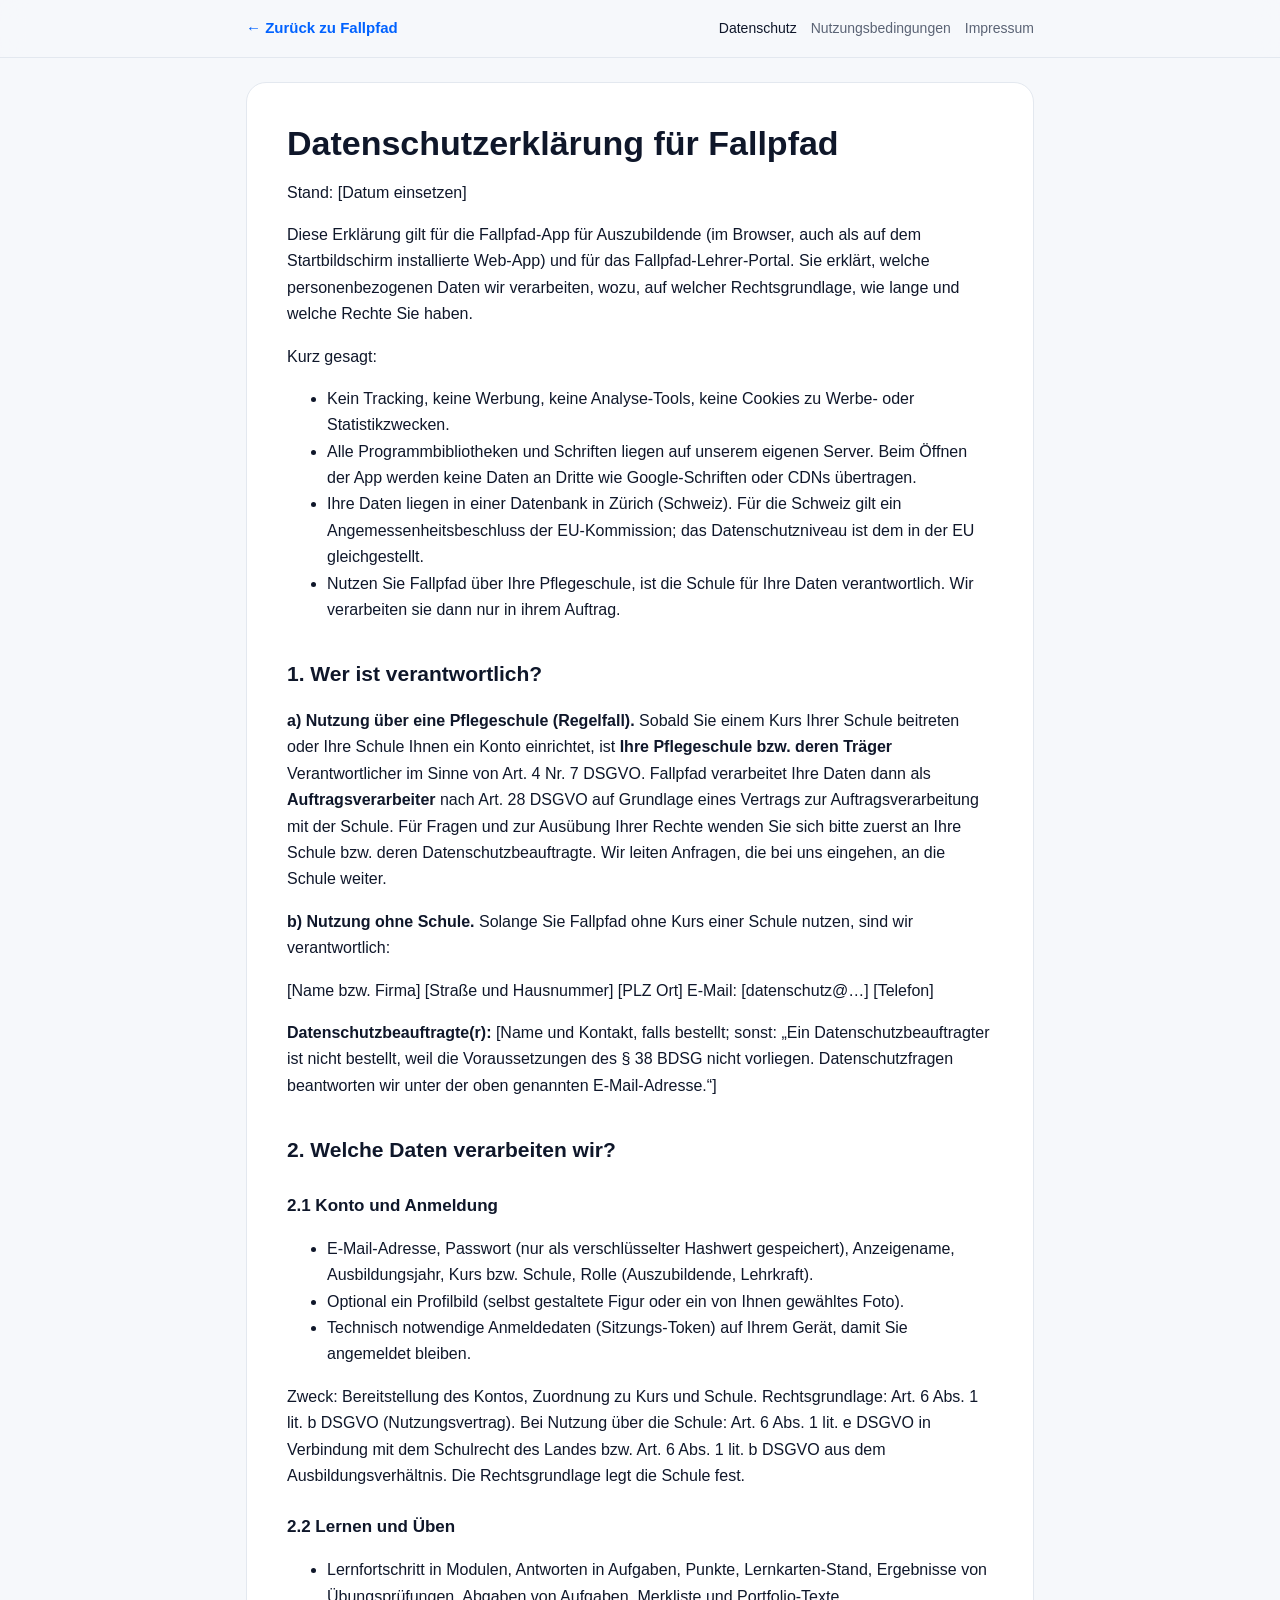
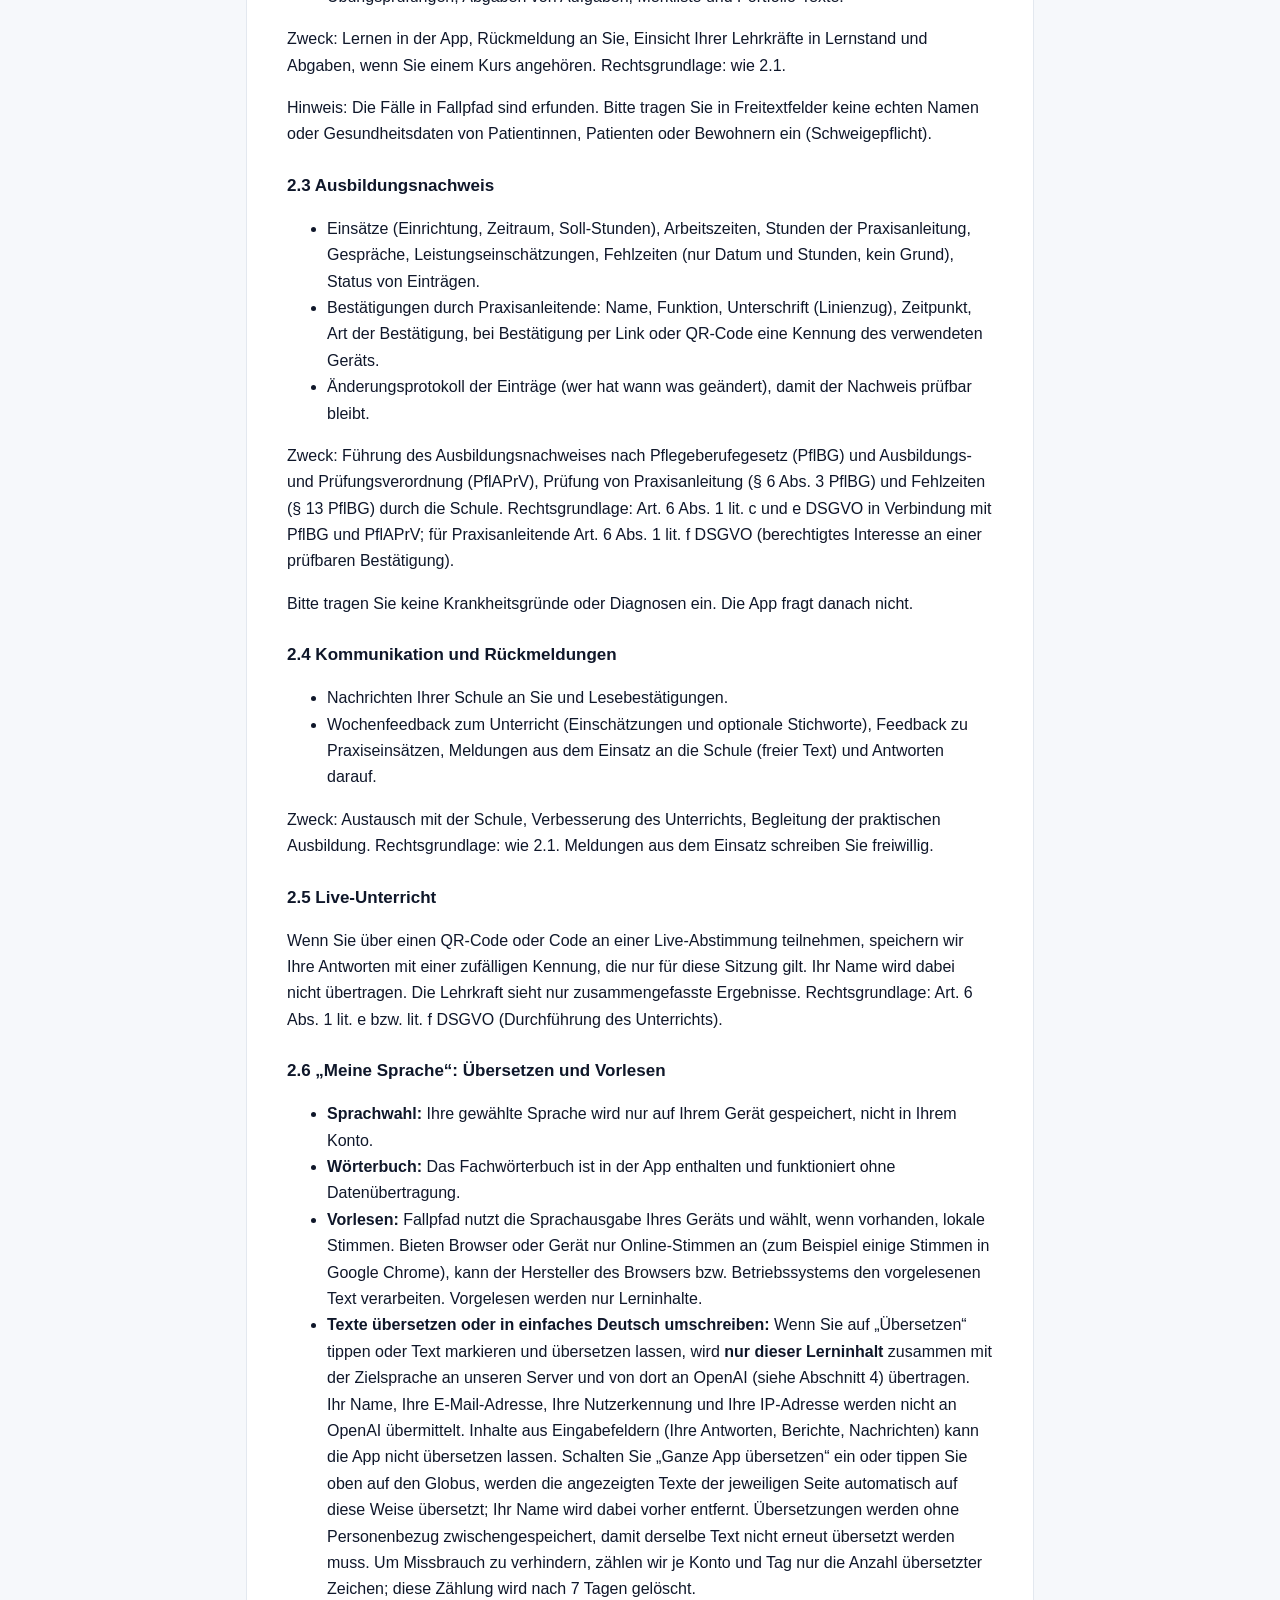
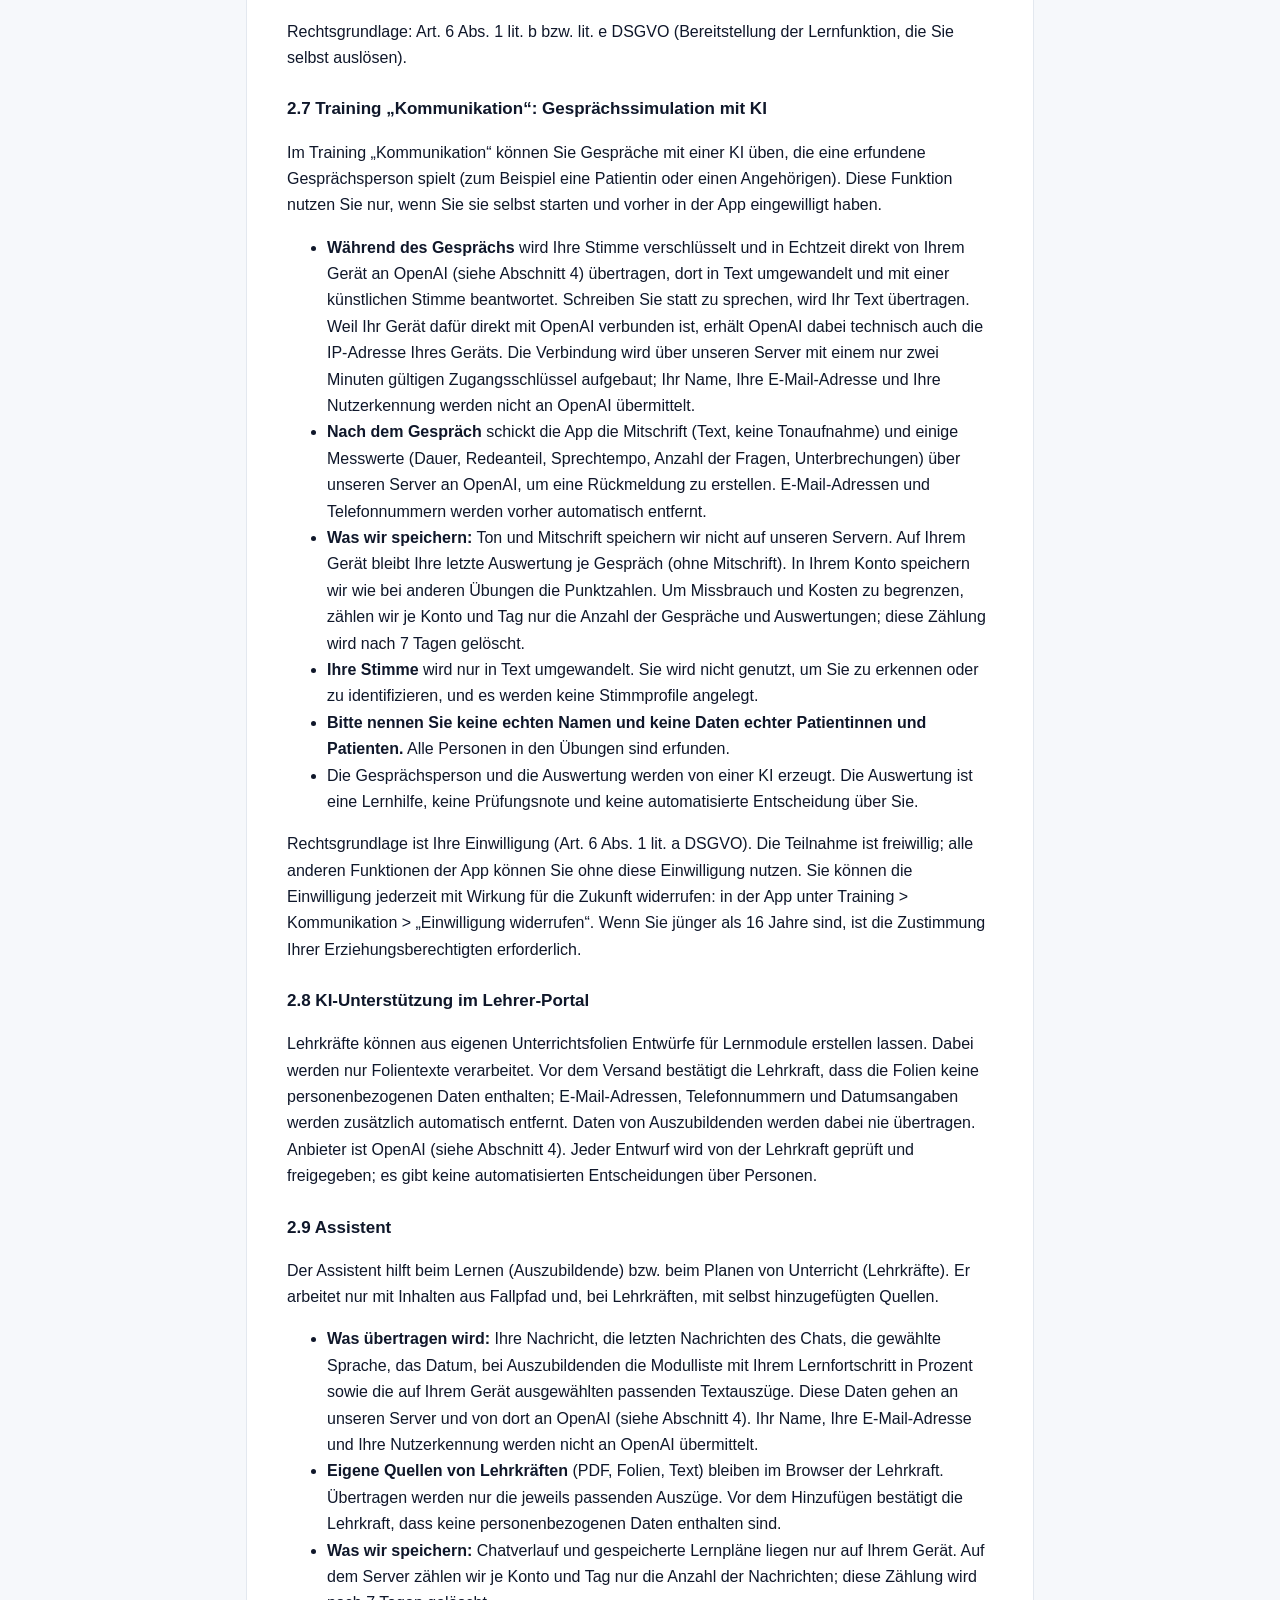
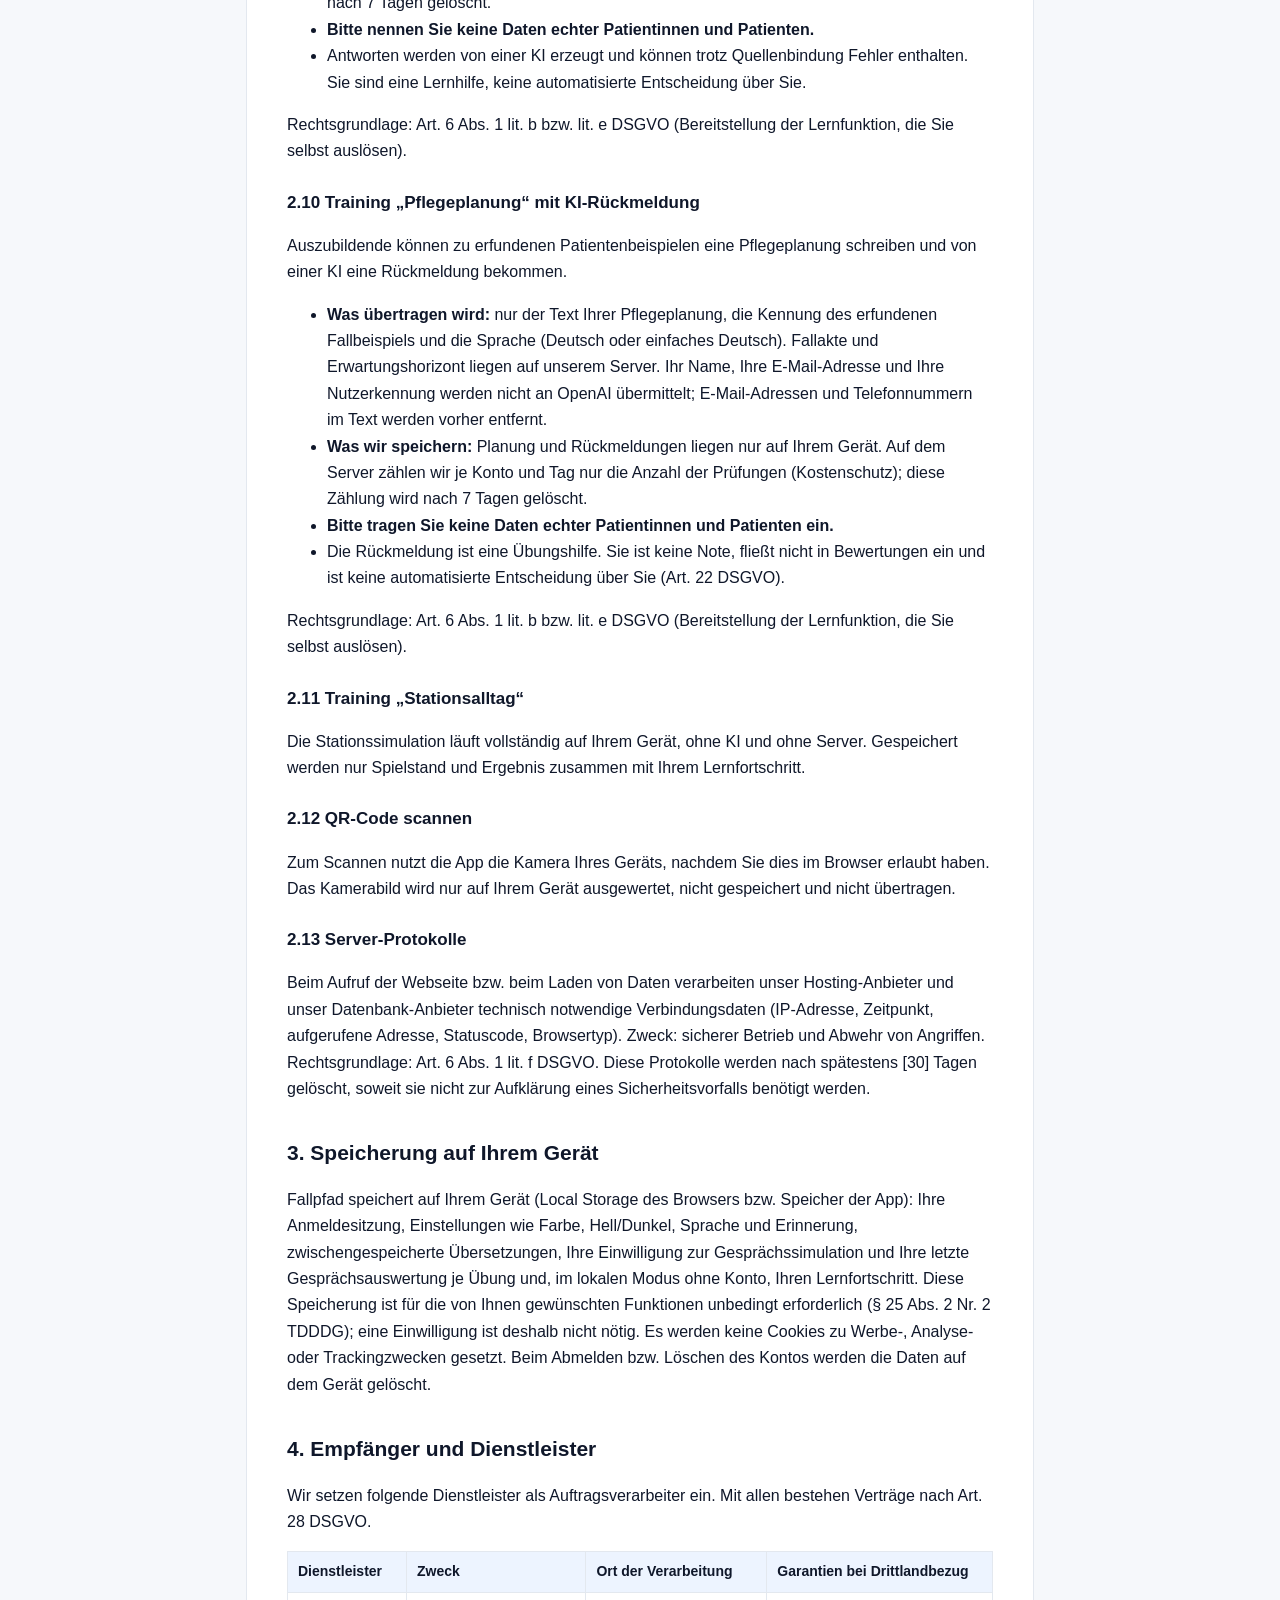
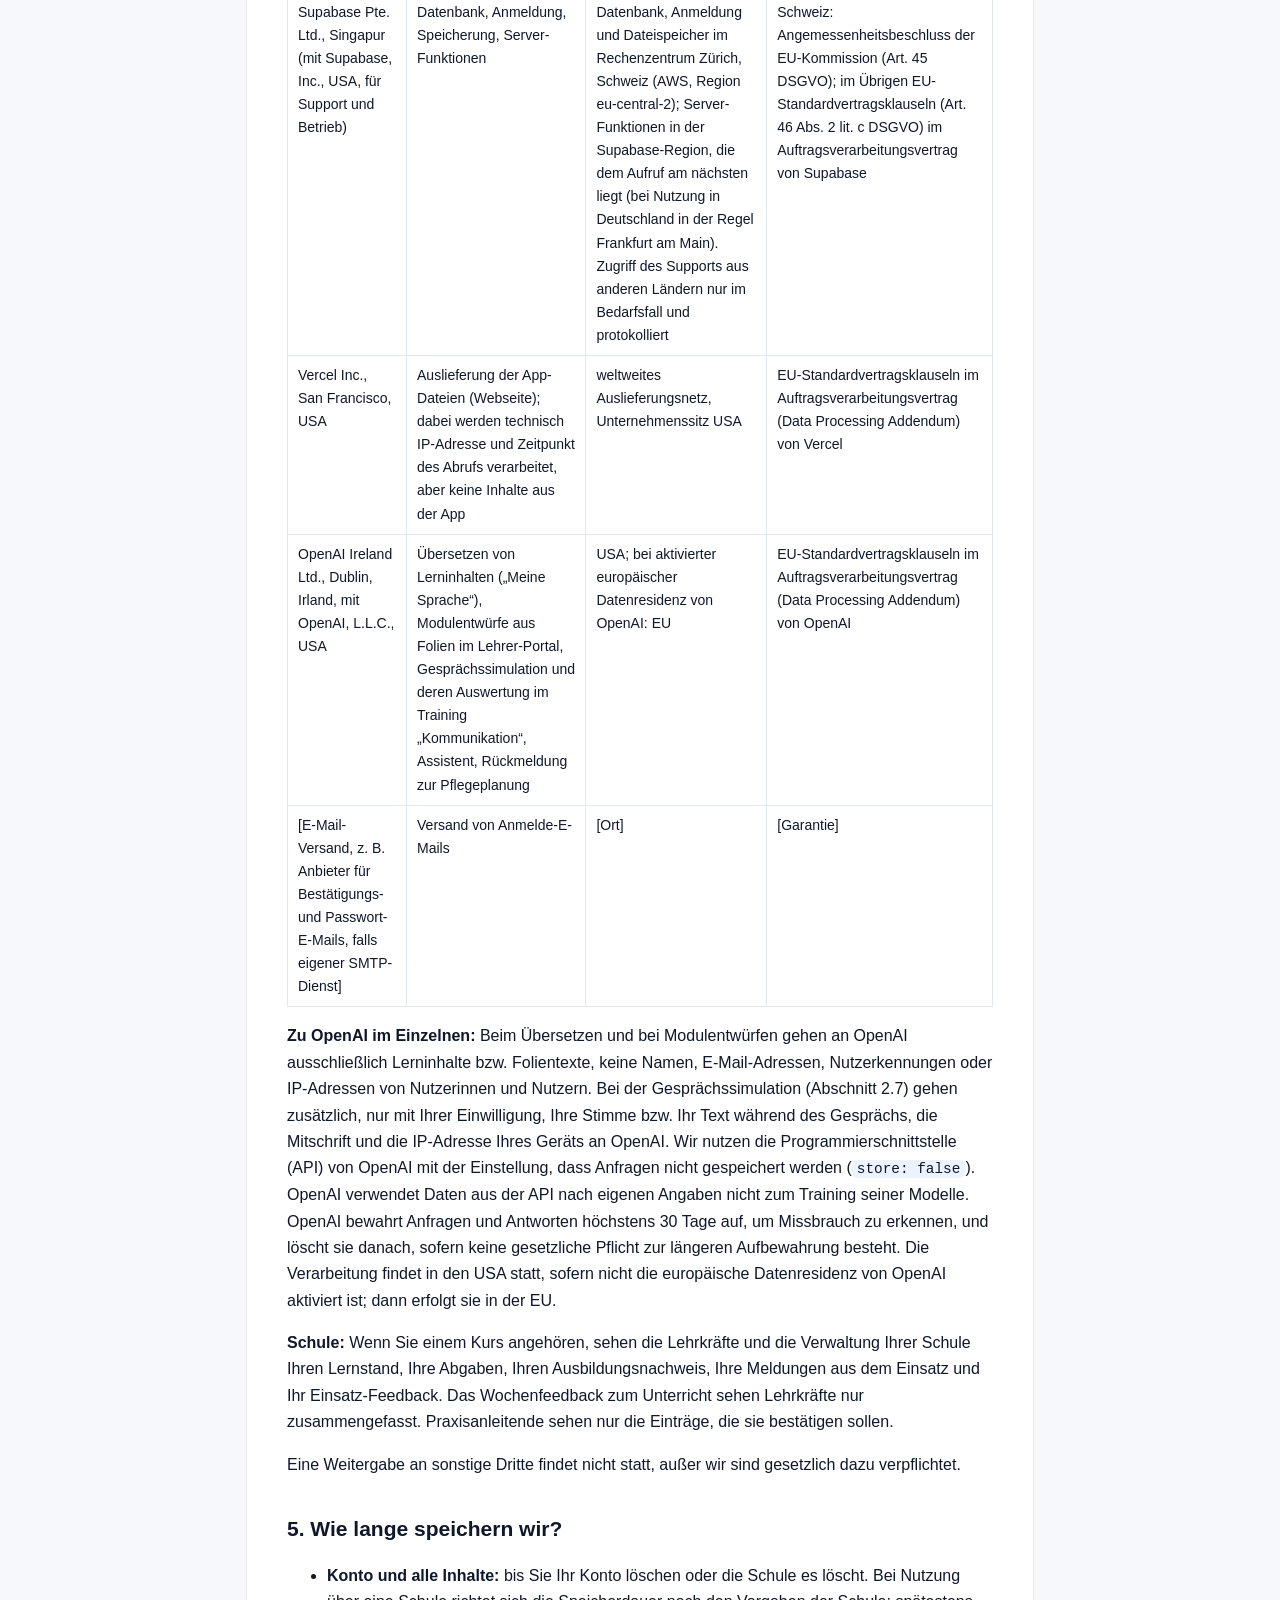
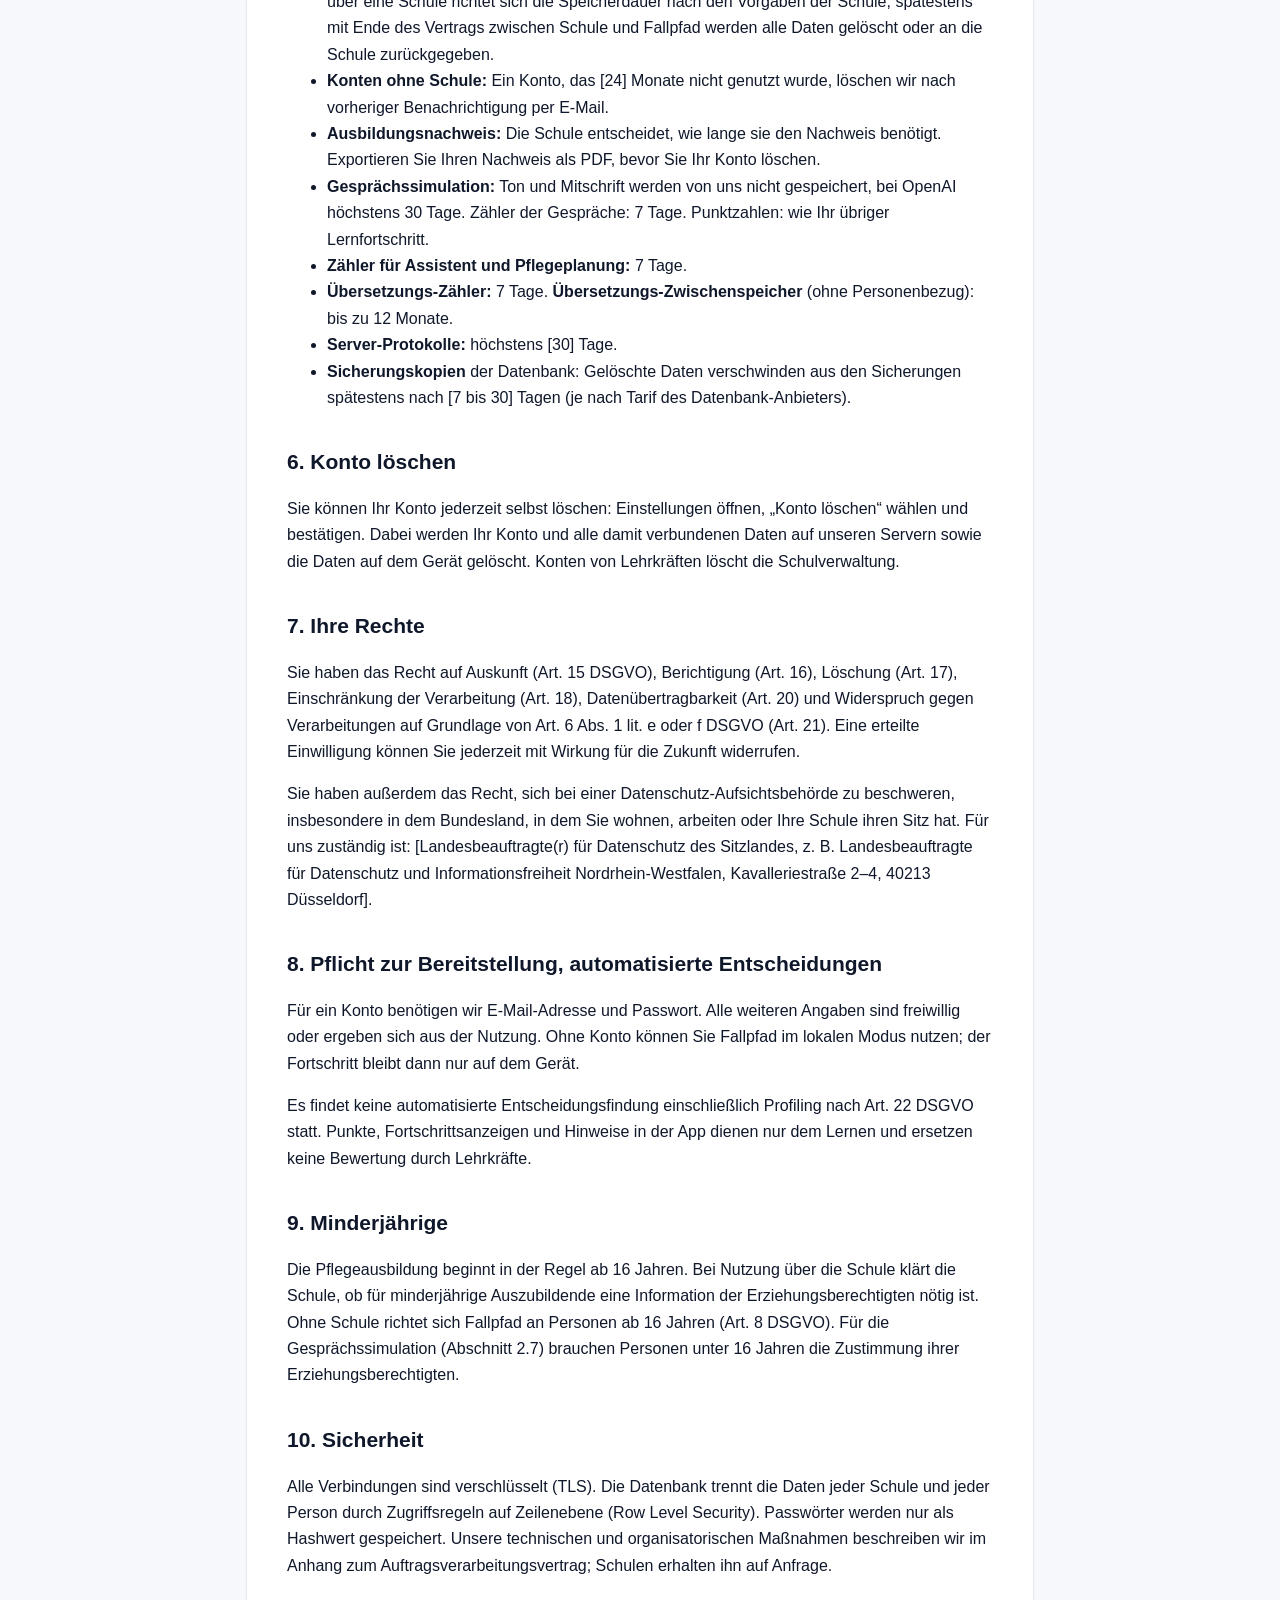
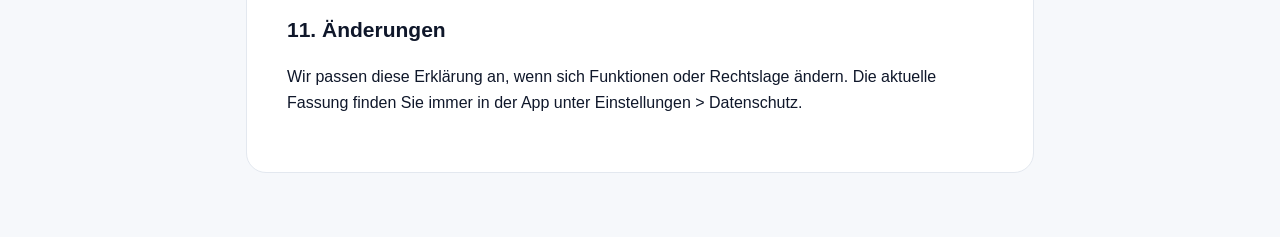
==== commit 68fa6b85: "Fehlerbehebungen, Datenschutz-Übersicht und Rechtstexte - Schulname im Auditbericht wird automatisch" ====
--- a/datenschutz.html
+++ b/datenschutz.html
@@ -28,7 +28,7 @@
 <ul>
 <li>Kein Tracking, keine Werbung, keine Analyse-Tools, keine Cookies zu Werbe- oder Statistikzwecken.</li>
 <li>Alle Programmbibliotheken und Schriften liegen auf unserem eigenen Server. Beim Öffnen der App werden keine Daten an Dritte wie Google-Schriften oder CDNs übertragen.</li>
-<li>Ihre Daten liegen in einer Datenbank in Frankfurt am Main (Deutschland).</li>
+<li>Ihre Daten liegen in einer Datenbank in Zürich (Schweiz). Für die Schweiz gilt ein Angemessenheitsbeschluss der EU-Kommission; das Datenschutzniveau ist dem in der EU gleichgestellt.</li>
 <li>Nutzen Sie Fallpfad über Ihre Pflegeschule, ist die Schule für Ihre Daten verantwortlich. Wir verarbeiten sie dann nur in ihrem Auftrag.</li>
 </ul>
 <h2>1. Wer ist verantwortlich?</h2>
@@ -138,14 +138,14 @@
 <tr>
 <td>Supabase Pte. Ltd., Singapur (mit Supabase, Inc., USA, für Support und Betrieb)</td>
 <td>Datenbank, Anmeldung, Speicherung, Server-Funktionen</td>
-<td>Rechenzentrum in Frankfurt am Main (AWS, Region eu-central-1). Zugriff des Supports aus anderen Ländern nur im Bedarfsfall und protokolliert</td>
-<td>EU-Standardvertragsklauseln (Art. 46 Abs. 2 lit. c DSGVO) im Auftragsverarbeitungsvertrag von Supabase</td>
+<td>Datenbank, Anmeldung und Dateispeicher im Rechenzentrum Zürich, Schweiz (AWS, Region eu-central-2); Server-Funktionen in der Supabase-Region, die dem Aufruf am nächsten liegt (bei Nutzung in Deutschland in der Regel Frankfurt am Main). Zugriff des Supports aus anderen Ländern nur im Bedarfsfall und protokolliert</td>
+<td>Schweiz: Angemessenheitsbeschluss der EU-Kommission (Art. 45 DSGVO); im Übrigen EU-Standardvertragsklauseln (Art. 46 Abs. 2 lit. c DSGVO) im Auftragsverarbeitungsvertrag von Supabase</td>
 </tr>
 <tr>
-<td>[Hosting-Anbieter, Name, Sitz]</td>
-<td>Auslieferung der App-Dateien (Webseite)</td>
-<td>[Ort, z. B. Deutschland]</td>
-<td>[entfällt bei EU-Anbieter / sonst Standardvertragsklauseln]</td>
+<td>Vercel Inc., San Francisco, USA</td>
+<td>Auslieferung der App-Dateien (Webseite); dabei werden technisch IP-Adresse und Zeitpunkt des Abrufs verarbeitet, aber keine Inhalte aus der App</td>
+<td>weltweites Auslieferungsnetz, Unternehmenssitz USA</td>
+<td>EU-Standardvertragsklauseln im Auftragsverarbeitungsvertrag (Data Processing Addendum) von Vercel</td>
 </tr>
 <tr>
 <td>OpenAI Ireland Ltd., Dublin, Irland, mit OpenAI, L.L.C., USA</td>
